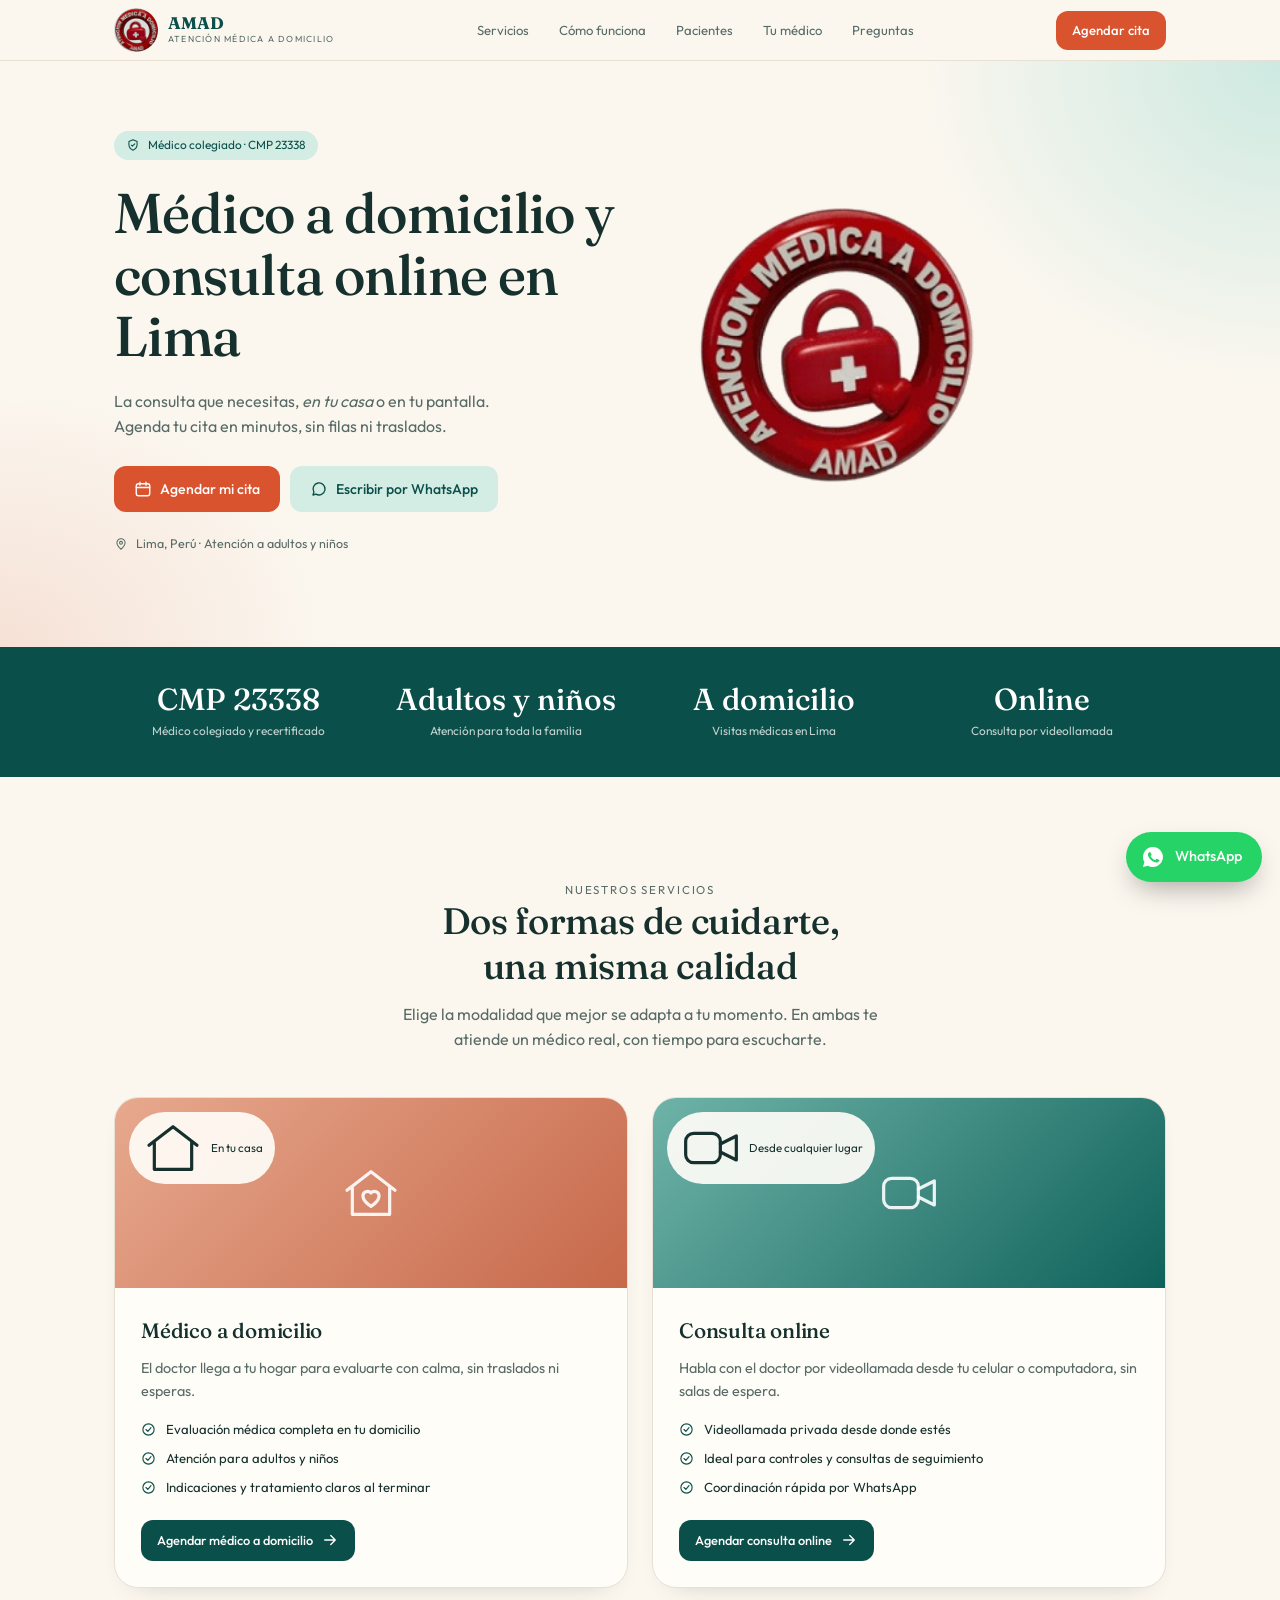
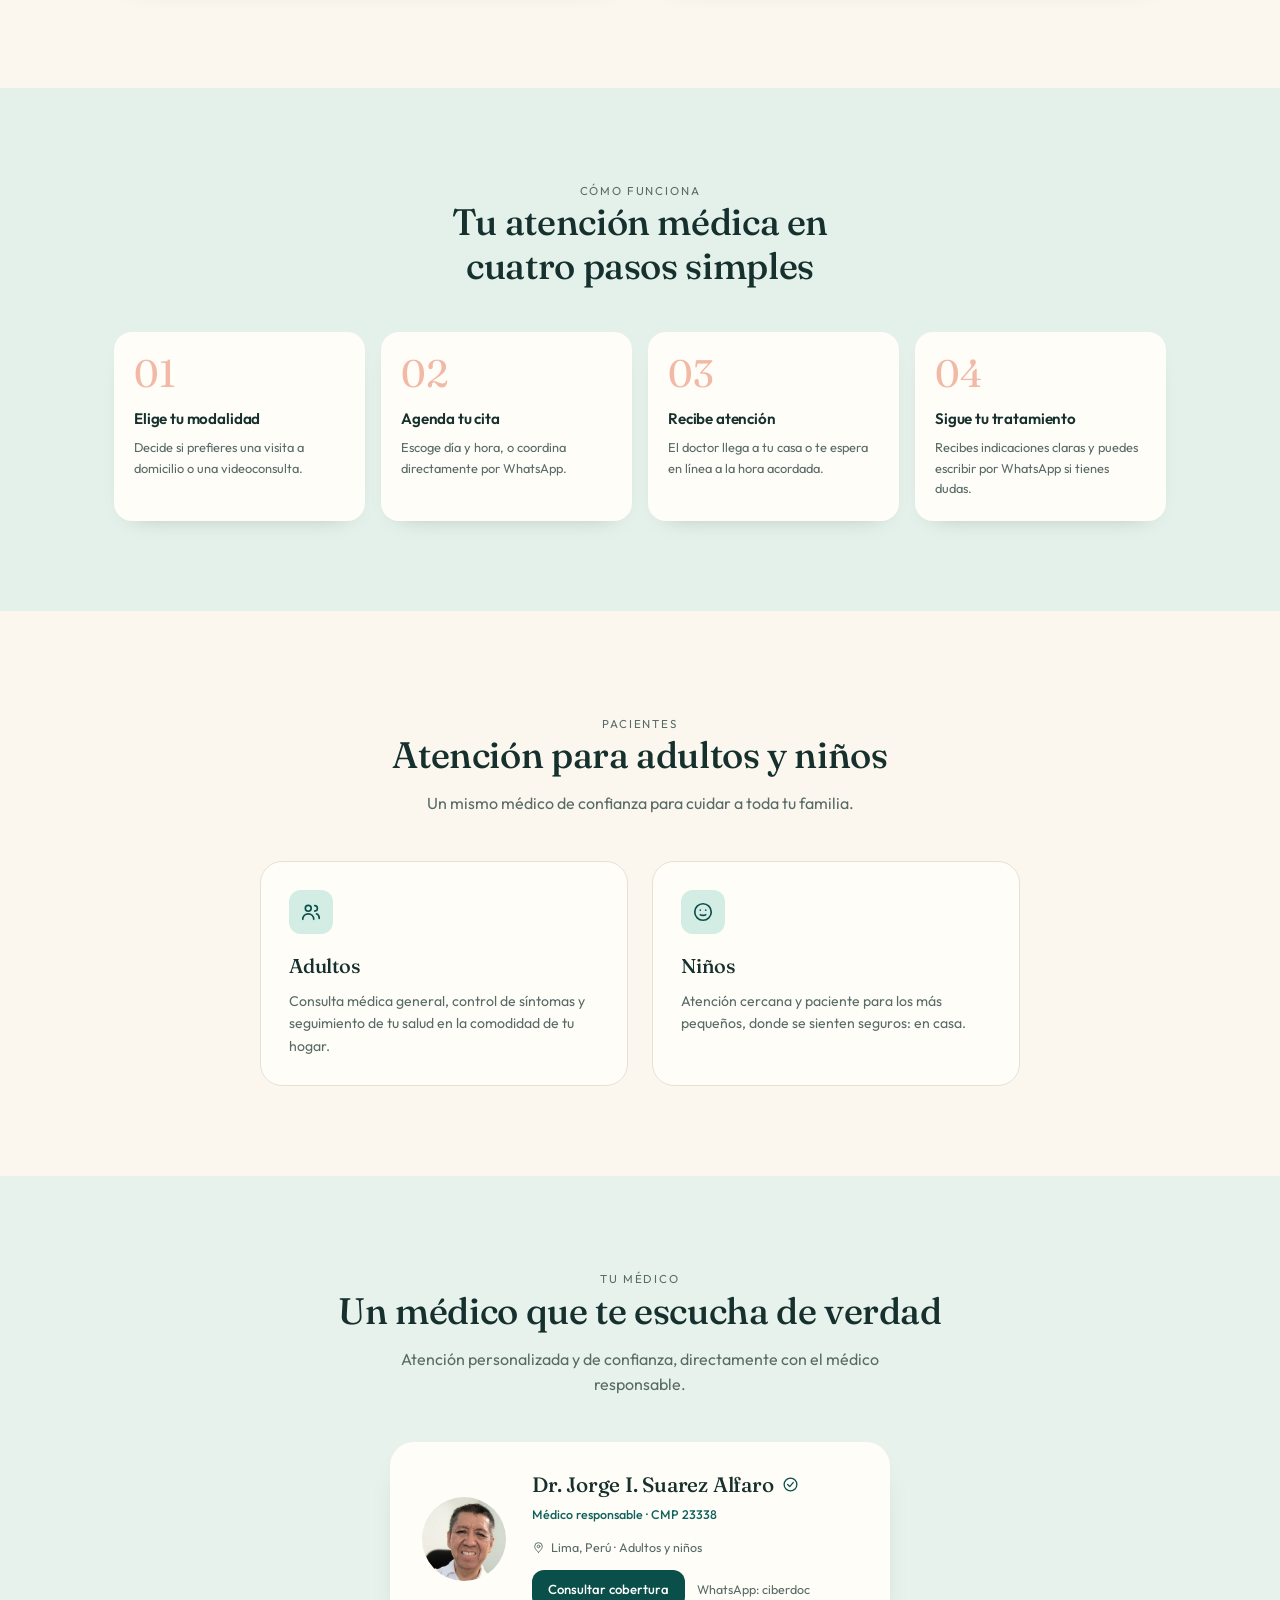
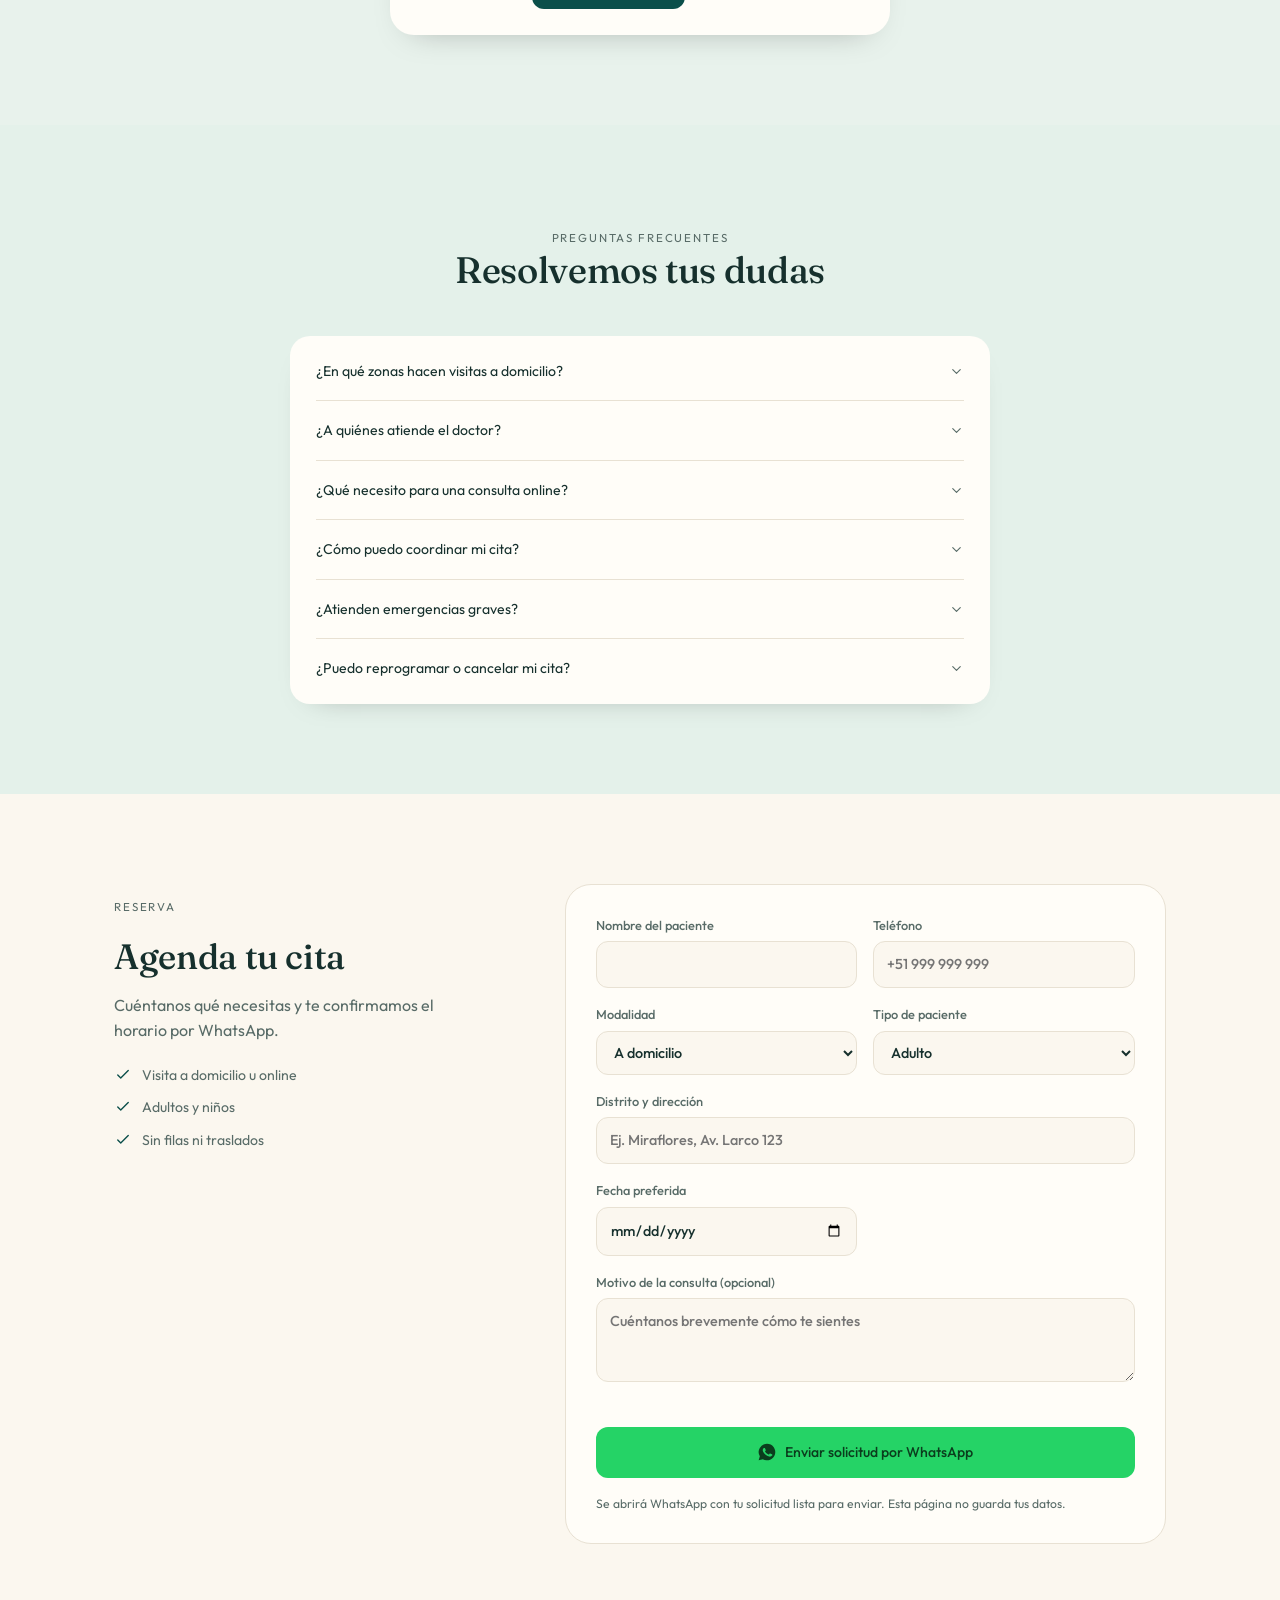
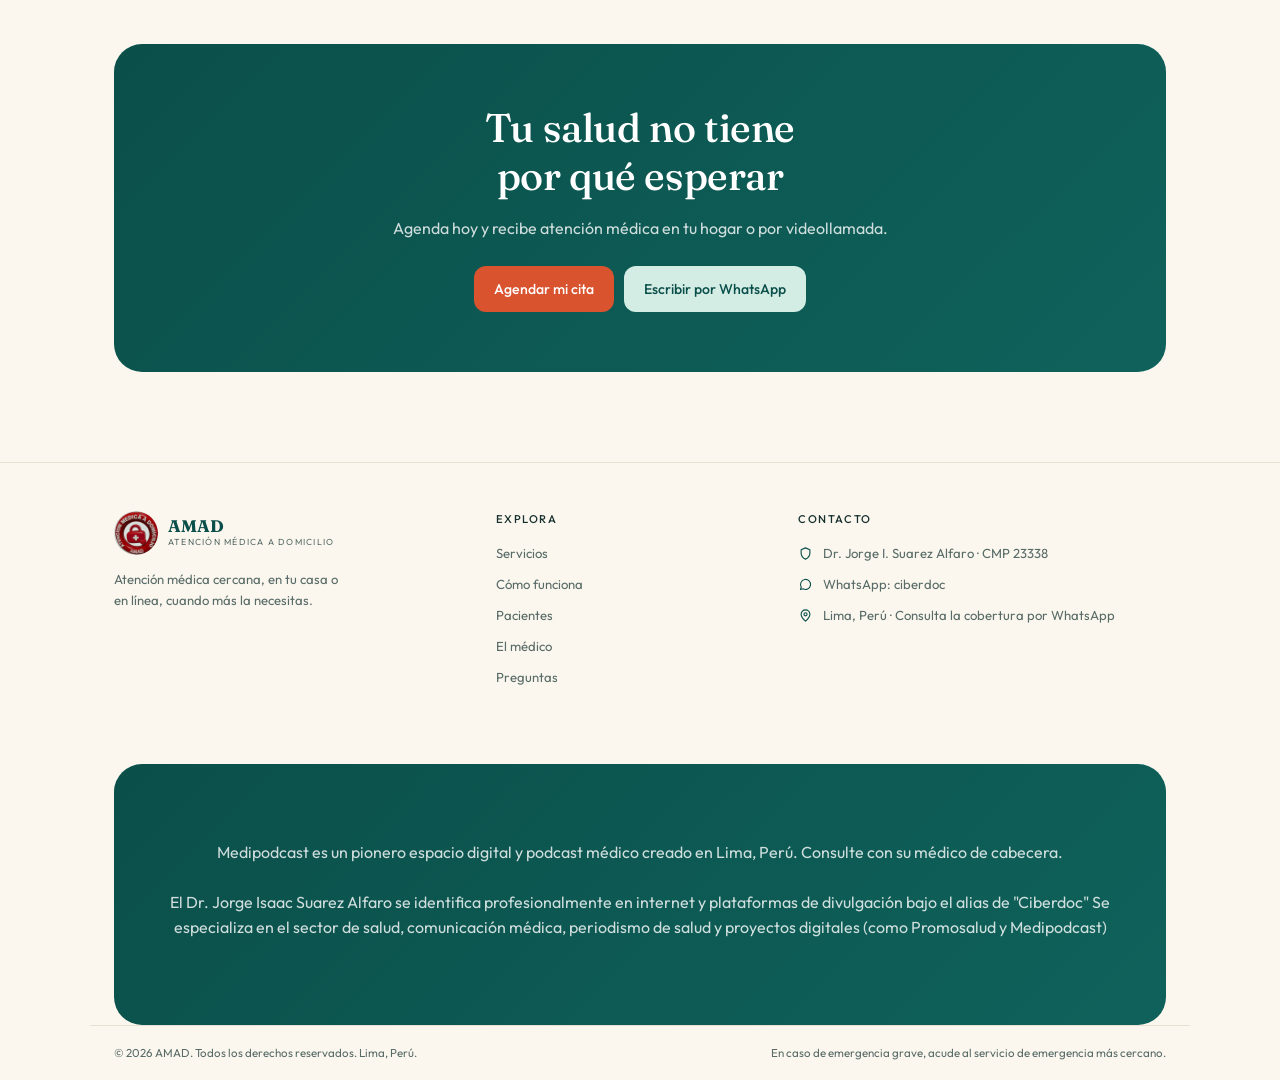
==== index.html @ ada88ee8 "Add files via upload" ====
<!DOCTYPE html>

<html lang="es-PE">
<head>
  <meta charset="utf-8">
  <meta name="viewport" content="width=device-width, initial-scale=1, viewport-fit=cover">

  <title>Médico a domicilio en Lima | Consulta online | AMAD</title>
  <meta name="description" content="Médico a domicilio y consulta online en Lima para adultos y niños. Dr. Suarez Alfaro, CMP 23338. Agenda tu cita por WhatsApp en minutos.">

  
  <link rel="canonical" href="https://www.atencionmedica.online/">

  <!-- Indexación -->
  <meta name="robots" content="index, follow, max-image-preview:large, max-snippet:-1">

  <!-- Open Graph (WhatsApp, Facebook, LinkedIn) -->
  <meta property="og:type" content="website">
  <meta property="og:locale" content="es_PE">
  <meta property="og:site_name" content="AMAD · Atención médica a domicilio">
  <meta property="og:title" content="Médico a domicilio y consulta online en Lima | AMAD">
  <meta property="og:description" content="Atención médica a domicilio y por videollamada para adultos y niños en Lima. Agenda sin filas ni traslados.">
  <meta property="og:url" content="https://www.atencionmedica.online/">
  <meta property="og:image" content="og-image.jpg">
  <meta property="og:image:alt" content="AMAD · Atención médica a domicilio y online en Lima">

  
  
  
  
  <script type="application/ld+json">
  {
    "@context": "https://schema.org",
    "@graph": [
      {
        "@type": "MedicalBusiness",
        "@id": "https://www.atencionmedica.online/#negocio",
        "name": "AMAD · Atención médica a domicilio",
        "description": "Atención médica a domicilio y consulta online para adultos y niños en Lima, Perú.",
        "url": "https://www.atencionmedica.online/",
        "logo": "logo.png",
        "image": "og-image.jpg",
        "telephone": "+51992219206",
        "medicalSpecialty": "PrimaryCare",
        "address": {
          "@type": "PostalAddress",
          "addressLocality": "Lima",
          "addressCountry": "PE"
        },
        "areaServed": {
          "@type": "City",
          "name": "Lima"
        },
        "availableService": [
          {
            "@type": "MedicalProcedure",
            "name": "Consulta médica a domicilio"
          },
          {
            "@type": "MedicalProcedure",
            "name": "Consulta médica online por videollamada"
          }
        ],
        "founder": { "@id": "https://www.atencionmedica.online/#doctor" },
        "sameAs": [
          "https://wa.me/51992219206",
          "https://www.linkedin.com/in/doctorsuarez/",
          "https://go.ivoox.com/sq/340"
        ]
      },
      {
        "@type": "Person",
        "@id": "https://www.atencionmedica.online/#doctor",
        "name": "Jorge Isaac Suarez Alfaro",
        "alternateName": "Ciberdoc",
        "jobTitle": "Médico cirujano",
        "image": "doctor.jpg",
        "worksFor": { "@id": "https://www.atencionmedica.online/#negocio" },
        "identifier": {
          "@type": "PropertyValue",
          "name": "Colegio Médico del Perú (CMP)",
          "value": "23338"
        },
        "knowsAbout": ["Atención médica a domicilio", "Telemedicina", "Salud familiar", "Comunicación médica"]
      },
      {
        "@type": "FAQPage",
        "mainEntity": [
          {
            "@type": "Question",
            "name": "¿En qué zonas hacen visitas a domicilio?",
            "acceptedAnswer": {
              "@type": "Answer",
              "text": "Atendemos en Lima. Escríbenos por WhatsApp con tu distrito y confirmamos la cobertura."
            }
          },
          {
            "@type": "Question",
            "name": "¿A quiénes atiende el doctor?",
            "acceptedAnswer": {
              "@type": "Answer",
              "text": "Atiende a adultos y niños, tanto en visitas a domicilio como por consulta online."
            }
          },
          {
            "@type": "Question",
            "name": "¿Qué necesito para una consulta online?",
            "acceptedAnswer": {
              "@type": "Answer",
              "text": "Un celular o computadora con cámara, micrófono e internet estable. Te enviamos el enlace por WhatsApp."
            }
          },
          {
            "@type": "Question",
            "name": "¿Cómo puedo coordinar mi cita?",
            "acceptedAnswer": {
              "@type": "Answer",
              "text": "Completa el formulario de la página o escríbenos por WhatsApp. Te confirmamos día y hora."
            }
          },
          {
            "@type": "Question",
            "name": "¿Atienden emergencias graves?",
            "acceptedAnswer": {
              "@type": "Answer",
              "text": "No. Ante una emergencia grave acude al servicio de emergencia más cercano o llama a los servicios de urgencia."
            }
          },
          {
            "@type": "Question",
            "name": "¿Puedo reprogramar o cancelar mi cita?",
            "acceptedAnswer": {
              "@type": "Answer",
              "text": "Sí. Avísanos por WhatsApp con anticipación y reprogramamos tu cita."
            }
          }
        ]
      }
    ]
  }
  </script>

  <link rel="icon" 
    href="AMAD.ico" 
    type="image/x-icon">
<link rel="preconnect" href="https://fonts.googleapis.com">
<link rel="preconnect" href="https://fonts.gstatic.com" crossorigin>
<link href="https://fonts.googleapis.com/css2?family=Fraunces:ital,opsz,wght@0,9..144,400;0,9..144,500;1,9..144,400&family=Outfit:wght@300;400;500;600&display=swap" rel="stylesheet">
<link rel="stylesheet" href="styles.css">
</head>
<body>
  <header>
  <div class="wrap nav">
    <a class="brand" href="#top"><img class="logo" src="logo.gif" alt="Logo AMAD" width="44" height="44"><span><b>AMAD</b><small>Atención médica a domicilio</small></span></a>
    <nav class="menu" aria-label="Principal">
      <a href="#servicios">Servicios</a><a href="#como-funciona">Cómo funciona</a><a href="#pacientes">Pacientes</a><a href="#medico">Tu médico</a><a href="#preguntas">Preguntas</a>
    </nav>
    <div class="nav-r"><a class="btn sm" href="#agendar">Agendar cita</a></div>
  </div>
</header>

<main id="top">
<section class="hero">
  <div class="wrap">
    <div>
      <span class="pill"><svg viewBox="0 0 24 24"><path d="M12 3 5 6v5c0 4.500 3 8 7 10 4-2 7-5.500 7-10V6l-7-3Z"/><path d="m9 12 2 2 4-4"/></svg>Médico colegiado · CMP 23338</span>
      <h1>Médico a domicilio y consulta online en Lima</h1>
      <p class="lead">La consulta que necesitas, <em>en tu casa</em> o en tu pantalla. Agenda tu cita en minutos, sin filas ni traslados.</p>
      <div class="cta">
        <a class="btn" href="#agendar"><svg viewBox="0 0 24 24"><rect x="3" y="5" width="18" height="16" rx="3"/><path d="M8 3v4M16 3v4M3 10h18"/></svg>Agendar mi cita</a>
        <a class="btn mint" href="https://wa.me/51992219206?text=Hola%2C%20quisiera%20agendar%20una%20cita." target="_blank" rel="noopener"><svg viewBox="0 0 24 24"><path d="M4 20l1.200-4A8 8 0 1 1 8 18.800L4 20Z"/></svg>Escribir por WhatsApp</a>
      </div>
      <p class="loc"><svg viewBox="0 0 24 24"><path d="M12 21s-7-6-7-11a7 7 0 0 1 14 0c0 5-7 11-7 11Z"/><circle cx="12" cy="10" r="2.500"/></svg>Lima, Perú · Atención a adultos y niños</p>
    </div>
    <div>
     <img src="AMAD.png"  width=60% alt="AMAD · Atención médica a domicilio y online en Lima,Perú"></div>
      
    </div>
  
</section>

<section class="stats">
  <div class="wrap">
    <div><b>CMP 23338</b><span>Médico colegiado y recertificado</span></div>
    <div><b>Adultos y niños</b><span>Atención para toda la familia</span></div>
    <div><b>A domicilio</b><span>Visitas médicas en Lima</span></div>
    <div><b>Online</b><span>Consulta por videollamada</span></div>
  </div>
</section>

<section class="services" id="servicios">
  <div class="wrap">
    <div class="sec-head"><p class="eyebrow">Nuestros servicios</p><h2>Dos formas de cuidarte,<br>una misma calidad</h2><p>Elige la modalidad que mejor se adapta a tu momento. En ambas te atiende un médico real, con tiempo para escucharte.</p></div>
    <div class="two">
      <article class="svc a">
        <div class="img"><span class="tag"><svg viewBox="0 0 24 24"><path d="M3 11 12 4l9 7M5 10v10h14V10"/></svg>En tu casa</span><svg viewBox="0 0 24 24"><path d="M3 11 12 4l9 7M5 10v10h14V10"/><path d="M12 17s-3-1.800-3-3.800A1.700 1.700 0 0 1 12 12a1.700 1.700 0 0 1 3 1.200C15 15.200 12 17 12 17Z"/></svg></div>
        <div class="body"><h3>Médico a domicilio</h3><p>El doctor llega a tu hogar para evaluarte con calma, sin traslados ni esperas.</p>
          <ul><li><svg viewBox="0 0 24 24"><circle cx="12" cy="12" r="9"/><path d="m8 12 3 3 5-6"/></svg>Evaluación médica completa en tu domicilio</li><li><svg viewBox="0 0 24 24"><circle cx="12" cy="12" r="9"/><path d="m8 12 3 3 5-6"/></svg>Atención para adultos y niños</li><li><svg viewBox="0 0 24 24"><circle cx="12" cy="12" r="9"/><path d="m8 12 3 3 5-6"/></svg>Indicaciones y tratamiento claros al terminar</li></ul>
          <a class="btn dark" href="#agendar" data-mod="A domicilio">Agendar médico a domicilio <svg viewBox="0 0 24 24"><path d="M5 12h14M13 6l6 6-6 6"/></svg></a></div>
      </article>
      <article class="svc b">
        <div class="img"><span class="tag"><svg viewBox="0 0 24 24"><rect x="2.500" y="6.500" width="13" height="11" rx="3"/><path d="m15.500 10.500 6-3v9l-6-3"/></svg>Desde cualquier lugar</span><svg viewBox="0 0 24 24"><rect x="2.500" y="6.500" width="13" height="11" rx="3"/><path d="m15.500 10.500 6-3v9l-6-3"/></svg></div>
        <div class="body"><h3>Consulta online</h3><p>Habla con el doctor por videollamada desde tu celular o computadora, sin salas de espera.</p>
          <ul><li><svg viewBox="0 0 24 24"><circle cx="12" cy="12" r="9"/><path d="m8 12 3 3 5-6"/></svg>Videollamada privada desde donde estés</li><li><svg viewBox="0 0 24 24"><circle cx="12" cy="12" r="9"/><path d="m8 12 3 3 5-6"/></svg>Ideal para controles y consultas de seguimiento</li><li><svg viewBox="0 0 24 24"><circle cx="12" cy="12" r="9"/><path d="m8 12 3 3 5-6"/></svg>Coordinación rápida por WhatsApp</li></ul>
          <a class="btn dark" href="#agendar" data-mod="Online">Agendar consulta online <svg viewBox="0 0 24 24"><path d="M5 12h14M13 6l6 6-6 6"/></svg></a></div>
      </article>
    </div>
  </div>
</section>

<section class="steps-sec" id="como-funciona">
  <div class="wrap">
    <div class="sec-head"><p class="eyebrow">Cómo funciona</p><h2>Tu atención médica en<br>cuatro pasos simples</h2></div>
    <ol class="steps">
      <li><div class="n">01</div><h3>Elige tu modalidad</h3><p>Decide si prefieres una visita a domicilio o una videoconsulta.</p></li>
      <li><div class="n">02</div><h3>Agenda tu cita</h3><p>Escoge día y hora, o coordina directamente por WhatsApp.</p></li>
      <li><div class="n">03</div><h3>Recibe atención</h3><p>El doctor llega a tu casa o te espera en línea a la hora acordada.</p></li>
      <li><div class="n">04</div><h3>Sigue tu tratamiento</h3><p>Recibes indicaciones claras y puedes escribir por WhatsApp si tienes dudas.</p></li>
    </ol>
  </div>
</section>

<section class="patients" id="pacientes">
  <div class="wrap">
    <div class="sec-head"><p class="eyebrow">Pacientes</p><h2>Atención para adultos y niños</h2><p>Un mismo médico de confianza para cuidar a toda tu familia.</p></div>
    <div class="two">
      <article class="pcard"><div class="ic"><svg viewBox="0 0 24 24"><circle cx="9" cy="8" r="3.200"/><path d="M3 20c0-3.500 2.700-6 6-6s6 2.500 6 6M16 5a3 3 0 0 1 0 6M18 14c2 .7 3 2.600 3 5"/></svg></div><h3>Adultos</h3><p>Consulta médica general, control de síntomas y seguimiento de tu salud en la comodidad de tu hogar.</p></article>
      <article class="pcard"><div class="ic"><svg viewBox="0 0 24 24"><circle cx="12" cy="12" r="9"/><path d="M9 10h.01M15 10h.01M9 15c1 1 5 1 6 0"/></svg></div><h3>Niños</h3><p>Atención cercana y paciente para los más pequeños, donde se sienten seguros: en casa.</p></article>
    </div>
  </div>
</section>

<section class="doctor" id="medico">
  <div class="wrap">
    <div class="sec-head"><p class="eyebrow">Tu médico</p><h2>Un médico que te escucha de verdad</h2><p>Atención personalizada y de confianza, directamente con el médico responsable.</p></div>
    <div class="dcard">
      <img src="doctor.jpg" alt="Dr. Jorge Isaac Suarez Alfaro" width="84" height="84">
      <div><h3><a href="https://www.linkedin.com/in/doctorsuarez/">Dr. Jorge I. Suarez Alfaro</a> <svg viewBox="0 0 24 24"><circle cx="12" cy="12" r="9"/><path d="m8 12 3 3 5-6"/></svg></h3>
        <p class="role">Médico responsable · CMP 23338</p>
        <p class="meta"><svg viewBox="0 0 24 24"><path d="M12 21s-7-6-7-11a7 7 0 0 1 14 0c0 5-7 11-7 11Z"/><circle cx="12" cy="10" r="2.500"/></svg>Lima, Perú · Adultos y niños</p>
        <div class="row"><a class="btn dark sm" href="https://wa.me/51992219206?text=Hola%2C%20quisiera%20consultar%20la%20cobertura." target="_blank" rel="noopener">Consultar cobertura</a><span>WhatsApp: ciberdoc</span></div></div>
    </div>
  </div>
</section>

<section class="faq" id="preguntas">
  <div class="wrap">
    <div class="sec-head"><p class="eyebrow">Preguntas frecuentes</p><h2>Resolvemos tus dudas</h2></div>
    <div class="faq-list">
      <details><summary>¿En qué zonas hacen visitas a domicilio?<svg viewBox="0 0 24 24"><path d="m6 9 6 6 6-6"/></svg></summary><p>Atendemos en Lima. Escríbenos por WhatsApp con tu distrito y confirmamos la cobertura.</p></details>
      <details><summary>¿A quiénes atiende el doctor?<svg viewBox="0 0 24 24"><path d="m6 9 6 6 6-6"/></svg></summary><p>Atiende a adultos y niños, tanto en visitas a domicilio como por consulta online.</p></details>
      <details><summary>¿Qué necesito para una consulta online?<svg viewBox="0 0 24 24"><path d="m6 9 6 6 6-6"/></svg></summary><p>Un celular o computadora con cámara, micrófono e internet estable. Te enviamos el enlace por WhatsApp.</p></details>
      <details><summary>¿Cómo puedo coordinar mi cita?<svg viewBox="0 0 24 24"><path d="m6 9 6 6 6-6"/></svg></summary><p>Completa el formulario de esta página o escríbenos por WhatsApp. Te confirmamos día y hora.</p></details>
      <details><summary>¿Atienden emergencias graves?<svg viewBox="0 0 24 24"><path d="m6 9 6 6 6-6"/></svg></summary><p>No. Ante una emergencia grave acude al servicio de emergencia más cercano o llama a los servicios de urgencia.</p></details>
      <details><summary>¿Puedo reprogramar o cancelar mi cita?<svg viewBox="0 0 24 24"><path d="m6 9 6 6 6-6"/></svg></summary><p>Sí. Avísanos por WhatsApp con anticipación y reprogramamos tu cita.</p></details>
    </div>
  </div>
</section>

<section class="book" id="agendar">
  <div class="wrap book-grid">
    <div class="side">
      <p class="eyebrow" style="text-align:left">Reserva</p>
      <h2>Agenda tu cita</h2>
      <p>Cuéntanos qué necesitas y te confirmamos el horario por WhatsApp.</p>
      <ul>
        <li><svg viewBox="0 0 24 24"><path d="m5 12 4 4 10-10"/></svg>Visita a domicilio u online</li>
        <li><svg viewBox="0 0 24 24"><path d="m5 12 4 4 10-10"/></svg>Adultos y niños</li>
        <li><svg viewBox="0 0 24 24"><path d="m5 12 4 4 10-10"/></svg>Sin filas ni traslados</li>
      </ul>
    </div>
    <form class="f" id="bookForm" novalidate>
      <label>Nombre del paciente<input name="nombre" autocomplete="name" required></label>
      <label>Teléfono<input name="tel" type="tel" autocomplete="tel" placeholder="+51 999 999 999" required></label>
      <label>Modalidad<select name="modalidad" id="modalidad"><option>A domicilio</option><option>Online</option></select></label>
      <label>Tipo de paciente<select name="tipo"><option>Adulto</option><option>Niño</option></select></label>
      <label class="full" id="distritoBox">Distrito y dirección<input name="direccion" id="direccion" placeholder="Ej. Miraflores, Av. Larco 123"></label>
      <label>Fecha preferida<input name="fecha" type="date" id="fecha" required></label>
      <label class="full">Motivo de la consulta (opcional)<textarea name="msg" placeholder="Cuéntanos brevemente cómo te sientes"></textarea></label>
      <p class="err full" id="err" role="alert"></p>
      <button class="btn full" type="submit"><svg viewBox="0 0 24 24"><path d="M12 2a10 10 0 0 0-8.600 15.100L2 22l5-1.300A10 10 0 1 0 12 2Zm5.800 14.200c-.2.700-1.300 1.300-1.800 1.300-.5.100-1 .2-3.300-.7-2.800-1.100-4.600-4-4.700-4.200-.1-.2-1.100-1.500-1.100-2.800s.7-2 1-2.300c.2-.3.500-.3.700-.3h.5c.2 0 .4 0 .6.500l.8 1.900c.1.200.1.300 0 .500l-.3.400-.4.400c-.1.100-.3.300-.1.600.2.300.8 1.300 1.700 2.100 1.200 1 2.100 1.300 2.400 1.500.3.100.5.100.6-.1l.9-1.100c.2-.2.400-.2.600-.1l1.900.9c.2.100.4.200.5.300.1.200.1.800-.1 1.400Z"/></svg>Enviar solicitud por WhatsApp</button>
      <p class="note full">Se abrirá WhatsApp con tu solicitud lista para enviar. Esta página no guarda tus datos.</p>
    </form>
  </div>
</section>

<section class="cta-band">
  <div class="wrap"><div class="band">
    <h2>Tu salud no tiene<br>por qué esperar</h2>
    <p>Agenda hoy y recibe atención médica en tu hogar o por videollamada.</p>
    <div class="cta"><a class="btn" href="#agendar">Agendar mi cita</a><a class="btn mint" href="https://wa.me/51992219206" target="_blank" rel="noopener">Escribir por WhatsApp</a></div>
  </div></div>
</section>
</main>

<footer>
  <div class="wrap foot">
    <div><a class="brand" href="#top"><img class="logo" src="logo.gif" alt="Logo AMAD" width="44" height="44"><span><b>AMAD</b><small>Atención médica a domicilio</small></span></a><p>Atención médica cercana, en tu casa o en línea, cuando más la necesitas.</p></div>
    <div><h4>Explora</h4><ul>
<li><a href="#servicios">Servicios</a>
</li><li><a href="#como-funciona">Cómo funciona</a>
</li><li><a href="#pacientes">Pacientes</a></li>
<li><a href="#medico">El médico</a></li>
<li><a href="#preguntas">Preguntas</a></li>
</ul>
</div>
    <div><h4>Contacto</h4><ul>
      <li><svg viewBox="0 0 24 24"><path d="M12 3 5 6v5c0 4.500 3 8 7 10 4-2 7-5.500 7-10V6l-7-3Z"/></svg>Dr. Jorge I. Suarez Alfaro · CMP 23338</li>
      <li><svg viewBox="0 0 24 24"><path d="M4 20l1.200-4A8 8 0 1 1 8 18.800L4 20Z"/></svg><a href="https://wa.me/51992219206" target="_blank" rel="noopener">WhatsApp: ciberdoc</a></li>
      <li><svg viewBox="0 0 24 24"><path d="M12 21s-7-6-7-11a7 7 0 0 1 14 0c0 5-7 11-7 11Z"/><circle cx="12" cy="10" r="2.500"/></svg>Lima, Perú · Consulta la cobertura por WhatsApp</li></ul></div>
  <div></div>
  </div>

<div class="wrap"><div class="band"><p><a href="https://go.ivoox.com/sq/340">Medipodcast es un pionero espacio digital y podcast médico creado en Lima, Perú.  Consulte con su médico de cabecera.</a></p>
<p>El Dr. Jorge Isaac Suarez Alfaro se identifica profesionalmente en internet y plataformas de divulgación bajo el alias de "Ciberdoc" 
Se especializa en el sector de salud, comunicación médica, periodismo de salud y proyectos digitales (como Promosalud y Medipodcast)</p> 
  </div></div>

  <div class="wrap legal"><span>© 2026 AMAD. Todos los derechos reservados. Lima, Perú.</span><span>En caso de emergencia grave, acude al servicio de emergencia más cercano.</span></div>
</footer>

<a class="wa-fab" href="https://wa.me/51992219206?text=Hola%2C%20quisiera%20agendar%20una%20cita." target="_blank" rel="noopener" aria-label="Escribir por WhatsApp"><svg viewBox="0 0 24 24"><path d="M12 2a10 10 0 0 0-8.600 15.100L2 22l5-1.300A10 10 0 1 0 12 2Zm5.800 14.200c-.2.700-1.300 1.300-1.800 1.300-.5.100-1 .2-3.300-.7-2.800-1.100-4.600-4-4.700-4.200-.1-.2-1.100-1.500-1.100-2.800s.7-2 1-2.300c.2-.3.500-.3.700-.3h.5c.2 0 .4 0 .6.500l.8 1.900c.1.200.1.300 0 .500l-.3.400-.4.400c-.1.100-.3.300-.1.600.2.300.8 1.300 1.700 2.100 1.200 1 2.100 1.300 2.400 1.500.3.100.5.100.6-.1l.9-1.100c.2-.2.400-.2.600-.1l1.900.9c.2.100.4.200.5.300.1.200.1.800-.1 1.400Z"/></svg><span>WhatsApp</span></a>

<script>
(function(){
  var f=document.getElementById('bookForm'),err=document.getElementById('err'),
      mod=document.getElementById('modalidad'),box=document.getElementById('distritoBox'),d=document.getElementById('fecha');
  var t=new Date();d.min=t.getFullYear()+'-'+String(t.getMonth()+1).padStart(2,'0')+'-'+String(t.getDate()).padStart(2,'0');
  function toggle(){box.style.display=mod.value==='Online'?'none':'grid'}
  mod.addEventListener('change',toggle);toggle();
  document.querySelectorAll('[data-mod]').forEach(function(a){a.addEventListener('click',function(){mod.value=a.dataset.mod;toggle()})});
  f.addEventListener('submit',function(e){
    e.preventDefault();
    var v=Object.fromEntries(new FormData(f).entries());
    if(!v.nombre.trim()||v.tel.replace(/\D/g,'').length<8||!v.fecha){err.textContent='Completa el nombre, un teléfono válido y la fecha preferida.';return}
    if(v.modalidad==='A domicilio'&&!(v.direccion||'').trim()){err.textContent='Indica tu distrito y dirección para la visita a domicilio.';return}
    err.textContent='';
    var fecha=new Date(v.fecha+'T12:00:00').toLocaleDateString('es-PE',{weekday:'long',day:'numeric',month:'long'});
    var rows=[['Paciente',v.nombre],['Teléfono',v.tel],['Tipo',v.tipo],['Modalidad',v.modalidad]];
    if(v.modalidad==='A domicilio')rows.push(['Dirección',v.direccion]);
    rows.push(['Fecha preferida',fecha]);
    var m='Hola, quisiera agendar una cita.%0A%0A'+rows.map(function(x){return '*'+x[0]+':* '+encodeURIComponent(x[1])}).join('%0A')+(v.msg.trim()?'%0A%0A'+encodeURIComponent(v.msg.trim()):'');
    window.open('https://wa.me/51992219206?text='+m,'_blank','noopener');
  });
})();
</script>
</body>
</html>
---- styles.css ----
:root{
  --bg:#fbf7ef;--card:#fffdf8;--mint:#e4f1ea;--teal:#0b4f4a;--teal2:#0f625b;--accent:#d9532f;
  --ink:#16302d;--muted:#586b67;--line:#e8e1d3;--chip:#d3ece4;
  --serif:'Fraunces',Georgia,serif;--sans:'Outfit',system-ui,sans-serif;
}
*{box-sizing:border-box}
html{scroll-behavior:smooth;scroll-padding-top:80px}
body{margin:0;background:var(--bg);color:var(--ink);font-family:var(--sans);line-height:1.6}
a{color:inherit;text-decoration:none}
svg{width:18px;height:18px;fill:none;stroke:currentColor;stroke-width:1.8;stroke-linecap:round;stroke-linejoin:round;flex:none}
h1,h2,h3{font-family:var(--serif);font-weight:500;margin:0;letter-spacing:-.01em}
:focus-visible{outline:2px solid var(--teal);outline-offset:3px}
.wrap{max-width:1100px;margin:0 auto;padding:0 24px}
.eyebrow{font-size:.72rem;letter-spacing:.16em;text-transform:uppercase;color:var(--accent);margin:0 0 12px;text-align:center}
.sec-head{text-align:center;margin-bottom:44px}
.sec-head h2{font-size:clamp(1.7rem,3.4vw,2.3rem);line-height:1.2}
.sec-head p{color:var(--muted);max-width:520px;margin:14px auto 0}

/* buttons */
.btn{display:inline-flex;align-items:center;gap:8px;border:0;cursor:pointer;font:inherit;font-weight:500;font-size:.88rem;border-radius:12px;padding:12px 20px;background:var(--accent);color:#fff}
.btn.mint{background:var(--chip);color:var(--teal)}
.btn.dark{background:var(--teal);color:#fff;font-size:.8rem;padding:10px 16px}
.btn.sm{padding:9px 16px;font-size:.82rem}
.btn:hover{filter:brightness(1.06)}

/* header */
header{position:sticky;top:0;z-index:20;background:var(--bg);border-bottom:1px solid var(--line)}
.nav{display:flex;align-items:center;justify-content:space-between;height:60px}
.brand{display:flex;align-items:center;gap:10px}
.logo{width:44px;height:44px;border-radius:50%;object-fit:cover;flex:none;display:block}
.brand b{display:block;font-family:var(--serif);font-size:1.05rem;line-height:1.1;color:var(--teal)}
.brand small{display:block;font-size:.55rem;letter-spacing:.14em;color:var(--muted);text-transform:uppercase}
.menu{display:flex;gap:30px;font-size:.82rem;color:var(--muted)}
.menu a:hover{color:var(--teal)}
.nav-r{display:flex;align-items:center;gap:20px;font-size:.82rem;font-weight:500}

/* hero */
.hero{background:radial-gradient(520px 460px at 100% 0,#cde9e1,transparent 70%),radial-gradient(480px 380px at 0 100%,#f6e1d6,transparent 70%),var(--bg)}
.hero .wrap{display:grid;grid-template-columns:1.1fr 1fr;gap:56px;align-items:center;padding-top:70px;padding-bottom:80px}
.pill{display:inline-flex;align-items:center;gap:8px;background:var(--chip);color:var(--teal);font-size:.74rem;padding:5px 12px;border-radius:999px;margin-bottom:22px}
.pill svg{width:14px;height:14px}
.hero h1{font-size:clamp(2.4rem,5vw,3.5rem);line-height:1.1}
.hero h1 em{color:var(--teal2);font-style:italic}
.lead{color:var(--muted);max-width:420px;margin:22px 0 26px}
.cta{display:flex;gap:10px;flex-wrap:wrap}
.loc{display:flex;align-items:center;gap:8px;font-size:.78rem;color:var(--muted);margin-top:22px}
.loc svg{width:14px;height:14px}
.photo{position:relative;max-width:440px;justify-self:end;width:100%}
.photo img{display:block;width:100%;aspect-ratio:4/5;object-fit:cover;object-position:50% 20%;border-radius:36px;box-shadow:0 30px 60px -28px rgba(11,79,74,.45)}
.float{position:absolute;left:-28px;bottom:-22px;display:flex;align-items:center;gap:12px;background:var(--card);border:1px solid var(--line);border-radius:16px;padding:12px 18px 12px 12px;box-shadow:0 14px 30px -14px rgba(0,0,0,.25);font-size:.8rem}
.float .ic{width:40px;height:40px;border-radius:50%;background:#fbe3da;color:var(--accent);display:grid;place-items:center}
.float b{display:block;font-weight:500}
.float span{color:var(--muted);font-size:.74rem}

/* stats */
.stats{background:var(--teal);color:#fff;padding:34px 0}
.stats .wrap{display:grid;grid-template-columns:repeat(4,1fr);gap:20px;text-align:center}
.stats b{display:block;font-family:var(--serif);font-weight:500;font-size:1.9rem;line-height:1.2}
.stats span{font-size:.74rem;color:rgba(255,255,255,.75)}

/* services */
.services{padding:90px 0 100px}
.two{display:grid;grid-template-columns:1fr 1fr;gap:24px}
.svc{background:var(--card);border:1px solid var(--line);border-radius:24px;overflow:hidden;box-shadow:0 12px 30px -22px rgba(0,0,0,.3)}
.svc .img{height:190px;position:relative;display:grid;place-items:center;color:rgba(255,255,255,.9)}
.svc .img svg{width:64px;height:64px;stroke-width:1.2}
.svc.a .img{background:linear-gradient(135deg,#e7a98e,#c7684a)}
.svc.b .img{background:linear-gradient(135deg,#6fb3a8,#0f625b)}
.tag{position:absolute;left:14px;top:14px;display:flex;align-items:center;gap:6px;background:rgba(255,253,248,.92);color:var(--ink);font-size:.72rem;padding:4px 12px;border-radius:999px}
.tag svg{width:13px;height:13px}
.svc .body{padding:26px}
.svc h3{font-size:1.3rem}
.svc p{color:var(--muted);font-size:.9rem;margin:10px 0 16px}
.svc ul{list-style:none;padding:0;margin:0 0 22px;display:grid;gap:8px;font-size:.82rem}
.svc li{display:flex;gap:10px;align-items:center}
.svc li svg{width:15px;height:15px;color:var(--teal)}

/* steps */
.steps-sec{background:var(--mint);padding:80px 0 90px}
.steps{display:grid;grid-template-columns:repeat(4,1fr);gap:16px;list-style:none;margin:0;padding:0}
.steps li{background:var(--card);border-radius:18px;padding:22px 20px;box-shadow:0 10px 24px -20px rgba(0,0,0,.4)}
.steps .n{font-family:var(--serif);font-size:2.4rem;line-height:1;color:#f1b9a6}
.steps h3{font-family:var(--sans);font-size:.95rem;font-weight:600;margin:14px 0 6px}
.steps p{margin:0;font-size:.8rem;color:var(--muted)}

/* patients */
.patients{padding:90px 0}
.patients .two{max-width:760px;margin:0 auto}
.pcard{background:var(--card);border:1px solid var(--line);border-radius:22px;padding:28px}
.pcard .ic{width:44px;height:44px;border-radius:12px;background:var(--chip);color:var(--teal);display:grid;place-items:center;margin-bottom:16px}
.pcard .ic svg{width:22px;height:22px}
.pcard h3{font-size:1.25rem;margin-bottom:8px}
.pcard p{margin:0;color:var(--muted);font-size:.88rem}

/* doctor */
.doctor{background:#e8f2ec;padding:80px 0 90px}
.dcard{max-width:500px;margin:0 auto;background:var(--card);border-radius:24px;padding:26px 32px;display:flex;align-items:center;gap:26px;box-shadow:0 14px 34px -22px rgba(0,0,0,.35)}
.dcard img{width:84px;height:84px;border-radius:50%;object-fit:cover;flex:none}
.dcard h3{font-size:1.3rem;display:flex;align-items:center;gap:8px}
.dcard h3 svg{color:var(--teal);width:17px;height:17px}
.dcard .role{font-size:.78rem;color:var(--teal2);font-weight:500;margin:4px 0}
.dcard .meta{display:flex;align-items:center;gap:6px;font-size:.78rem;color:var(--muted)}
.dcard .meta svg{width:13px;height:13px}
.dcard .row{display:flex;align-items:center;gap:12px;margin-top:12px;font-size:.78rem;color:var(--muted);flex-wrap:wrap}

/* faq */
.faq{padding:90px 0;background:#e4f1ea}
.faq-list{max-width:700px;margin:0 auto;background:var(--card);border-radius:20px;padding:6px 26px;box-shadow:0 12px 30px -24px rgba(0,0,0,.4)}
details{border-bottom:1px solid var(--line)}
details:last-child{border:0}
summary{list-style:none;cursor:pointer;display:flex;justify-content:space-between;align-items:center;gap:16px;padding:18px 0;font-size:.88rem}
summary::-webkit-details-marker{display:none}
summary svg{width:15px;height:15px;color:var(--muted);transition:transform .2s}
details[open] summary svg{transform:rotate(180deg)}
details p{margin:0 0 18px;color:var(--muted);font-size:.86rem}

/* booking */
.book{padding:90px 0 40px}
.book-grid{display:grid;grid-template-columns:.8fr 1.2fr;gap:50px;align-items:start}
.book h2{font-size:clamp(1.7rem,3.2vw,2.2rem);line-height:1.2}
.book .side p{color:var(--muted);margin:14px 0 20px;max-width:360px}
.book ul{list-style:none;padding:0;margin:0;display:grid;gap:10px;font-size:.88rem;color:var(--muted)}
.book li{display:flex;gap:10px;align-items:center}
.book li svg{color:var(--teal)}
.f{background:var(--card);border:1px solid var(--line);border-radius:26px;padding:30px;display:grid;grid-template-columns:1fr 1fr;gap:16px}
.f .full{grid-column:1/-1}
.f label{display:grid;gap:6px;font-size:.8rem;font-weight:500;color:var(--muted)}
.f input,.f select,.f textarea{font:inherit;font-size:.9rem;color:var(--ink);background:var(--bg);border:1px solid var(--line);border-radius:12px;padding:11px 13px;width:100%}
.f textarea{min-height:84px;resize:vertical}
.f .btn{justify-content:center;padding:14px 20px;background:#25d366;color:#0b3d1d}
.f .btn svg{fill:currentColor;stroke:none;width:20px;height:20px}
.f .note{font-size:.76rem;color:var(--muted);margin:0}
.f .err{font-size:.8rem;color:#b3402a;margin:0;min-height:1em}

/* cta band */
.cta-band{padding:60px 0 90px}
.band{background:linear-gradient(135deg,#0b4f4a,#0f625b);color:#fff;border-radius:28px;text-align:center;padding:60px 24px}
.band h2{font-size:clamp(1.8rem,4vw,2.5rem);line-height:1.2}
.band p{color:rgba(255,255,255,.8);margin:16px 0 24px}
.band .cta{justify-content:center}

/* footer */
footer{border-top:1px solid var(--line);background:var(--bg)}
.foot{display:grid;grid-template-columns:1.3fr 1fr 1.4fr;gap:40px;padding:48px 24px 36px;font-size:.82rem;color:var(--muted)}
.foot h4{margin:0 0 14px;font-size:.7rem;letter-spacing:.14em;text-transform:uppercase;color:var(--ink);font-weight:500}
.foot ul{list-style:none;margin:0;padding:0;display:grid;gap:10px}
.foot li{display:flex;gap:10px;align-items:center}
.foot li svg{width:15px;height:15px;color:var(--teal)}
.foot p{margin:14px 0 0;max-width:230px}
.legal{display:flex;justify-content:space-between;gap:12px;flex-wrap:wrap;border-top:1px solid var(--line);padding:18px 24px calc(18px + env(safe-area-inset-bottom,0px));font-size:.72rem;color:var(--muted)}

/* whatsapp floating button */
.wa-fab{position:fixed;right:calc(18px + env(safe-area-inset-right,0px));bottom:calc(18px + env(safe-area-inset-bottom,0px));z-index:30;display:flex;align-items:center;gap:10px;background:#25d366;color:#fff;border-radius:999px;padding:13px 20px 13px 15px;font-weight:500;font-size:.9rem;box-shadow:0 12px 28px -8px rgba(0,0,0,.35)}
.wa-fab svg{width:24px;height:24px;fill:#fff;stroke:none}

@media(max-width:900px){
  .menu,.nav-r a.login{display:none}
  .hero .wrap{grid-template-columns:1fr;gap:50px;padding-top:50px}
  .photo{justify-self:center;max-width:380px}
  .float{left:-6px}
  .stats .wrap{grid-template-columns:1fr 1fr}
  .two,.book-grid,.foot{grid-template-columns:1fr}
  .steps{grid-template-columns:1fr 1fr}
  .dcard{flex-direction:column;text-align:center}
  .dcard h3,.dcard .meta,.dcard .row{justify-content:center}
}
@media(max-width:560px){
  .wrap{padding:0 18px}
  .steps,.f{grid-template-columns:1fr}
  .f{padding:22px 18px}
  .wa-fab span{display:none}.wa-fab{padding:14px}
}
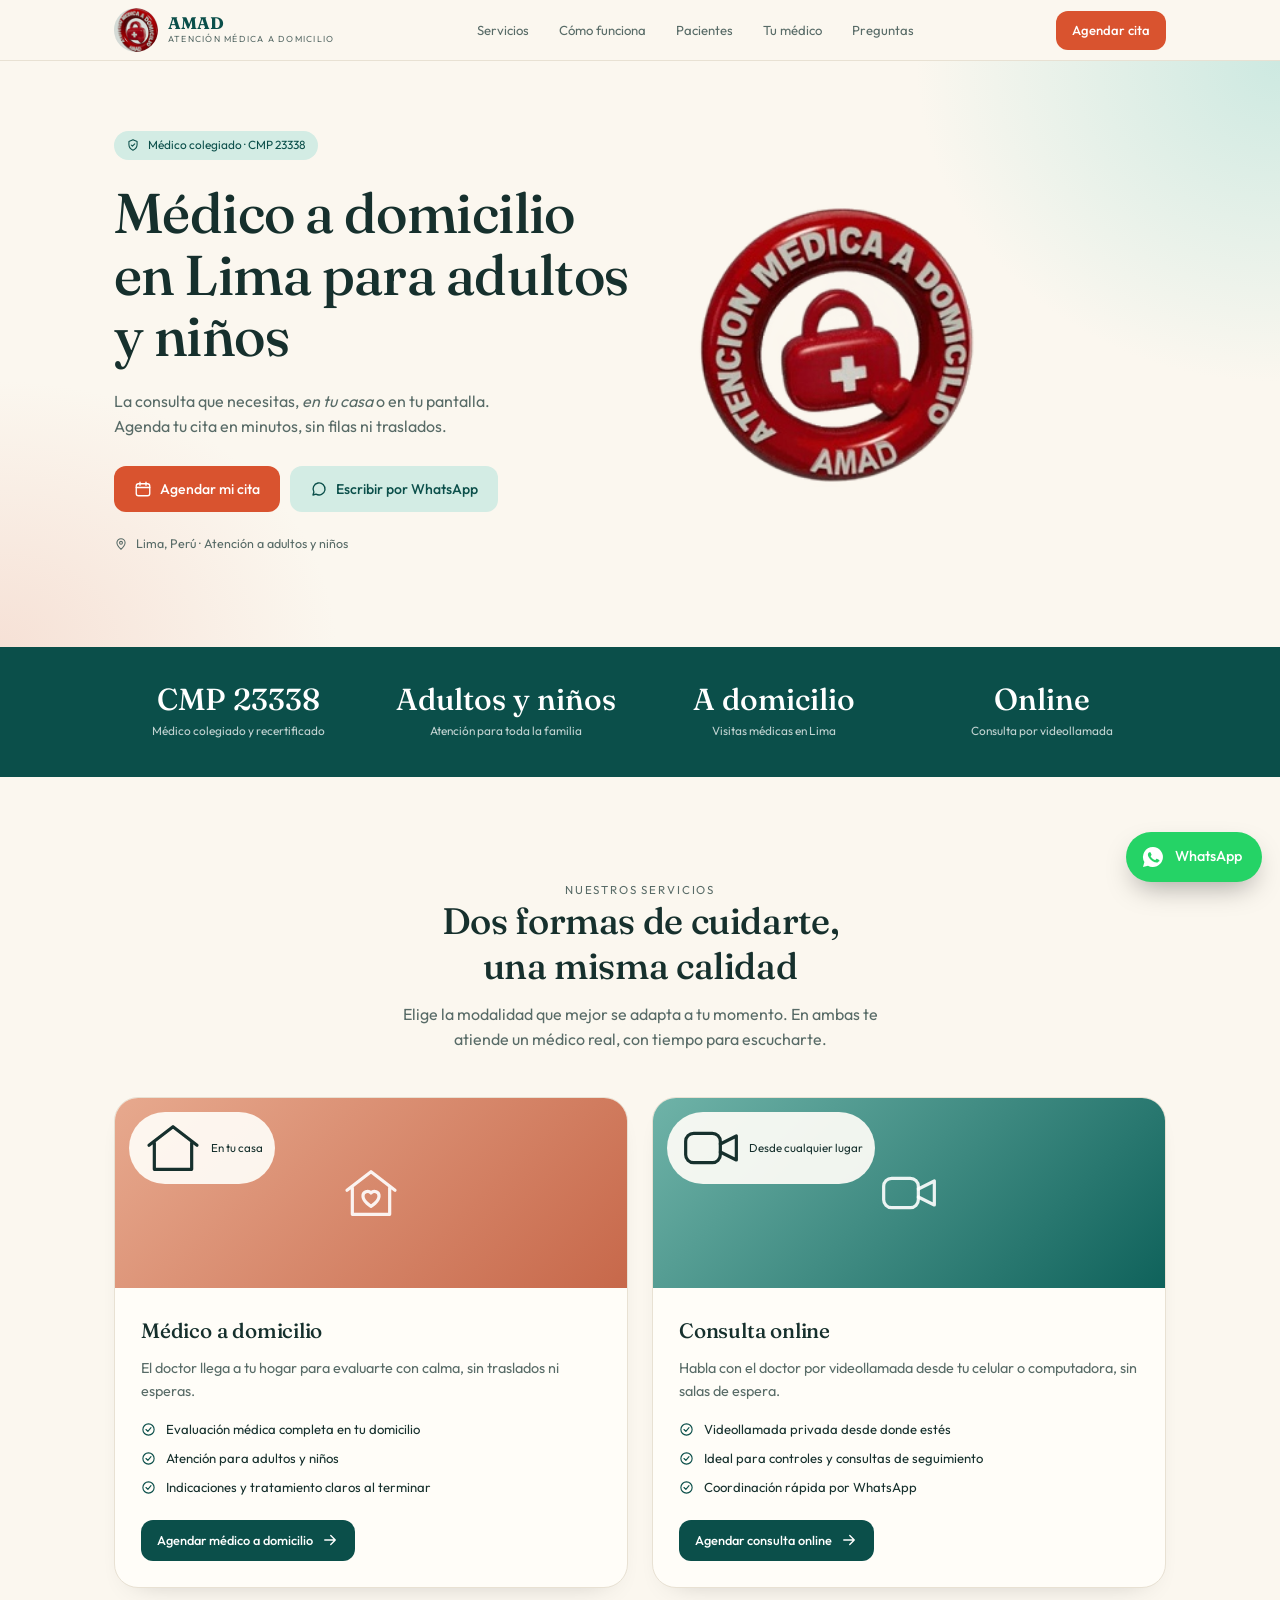
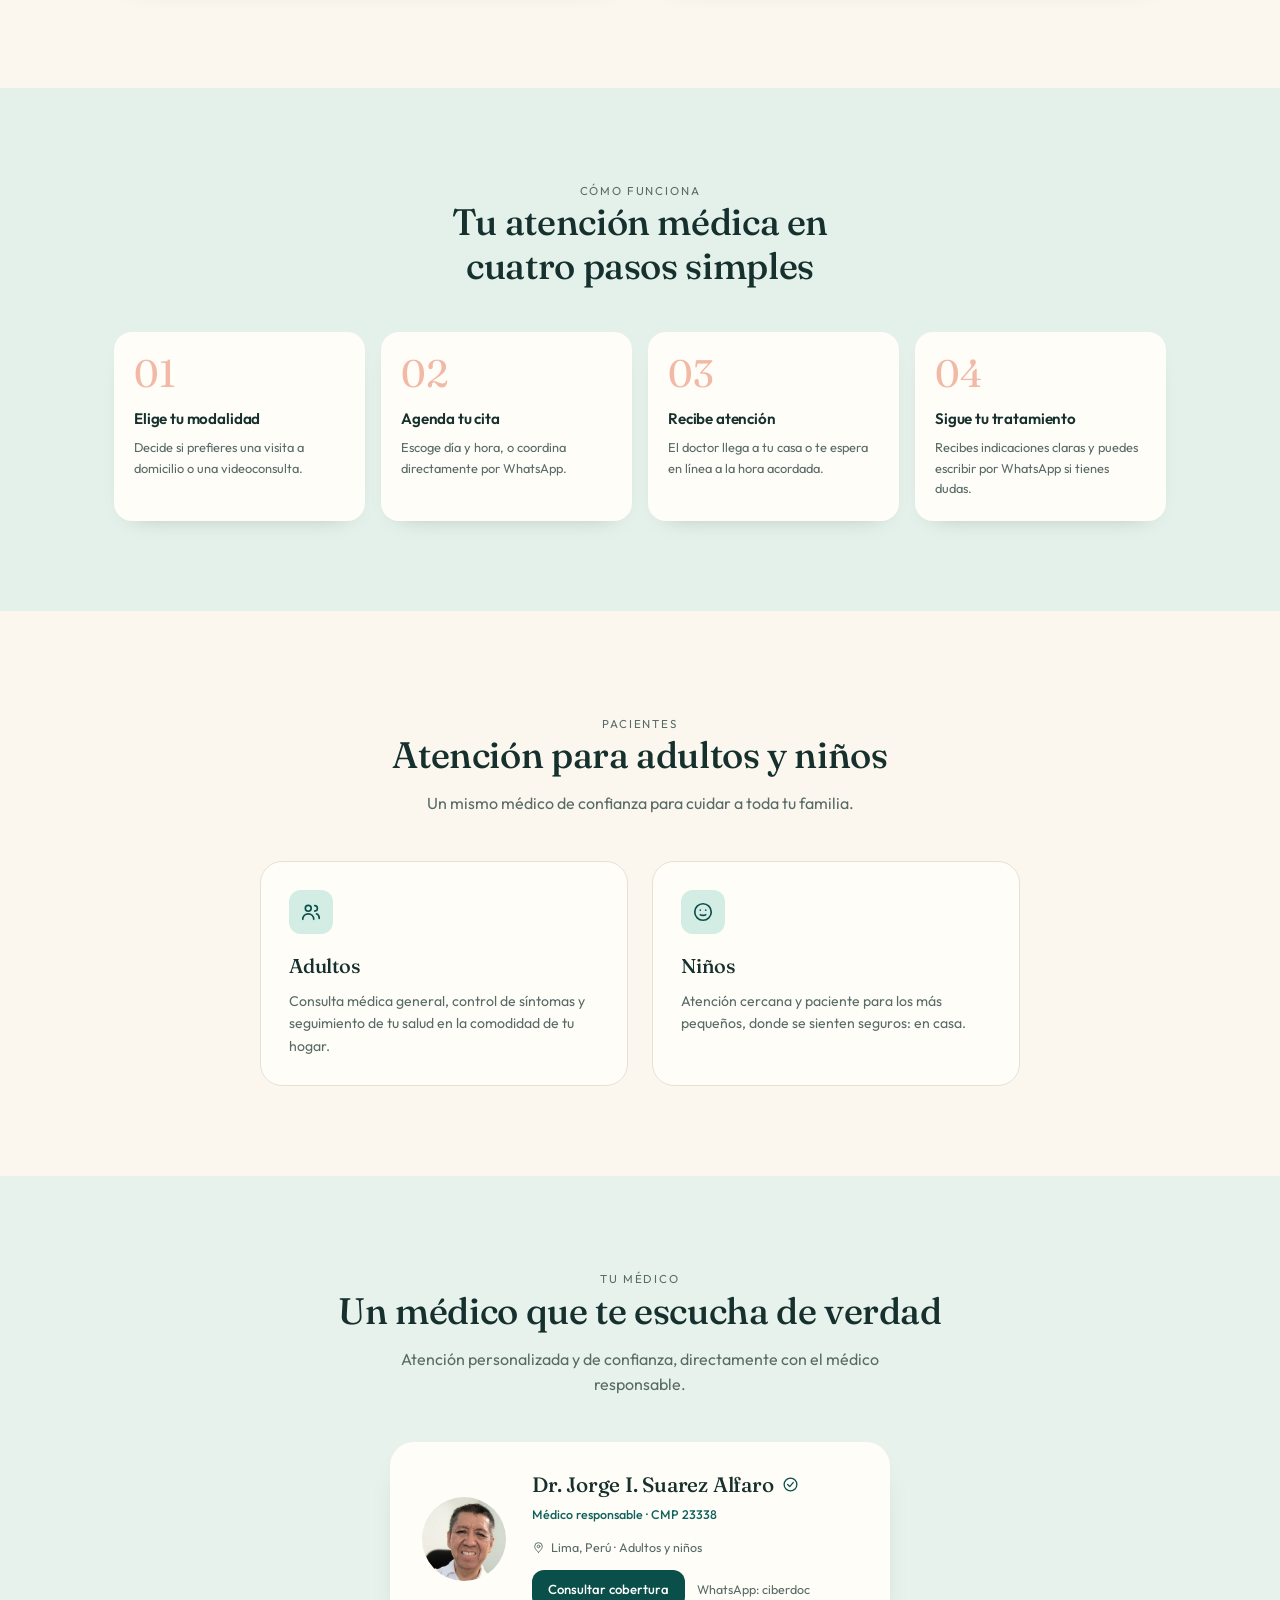
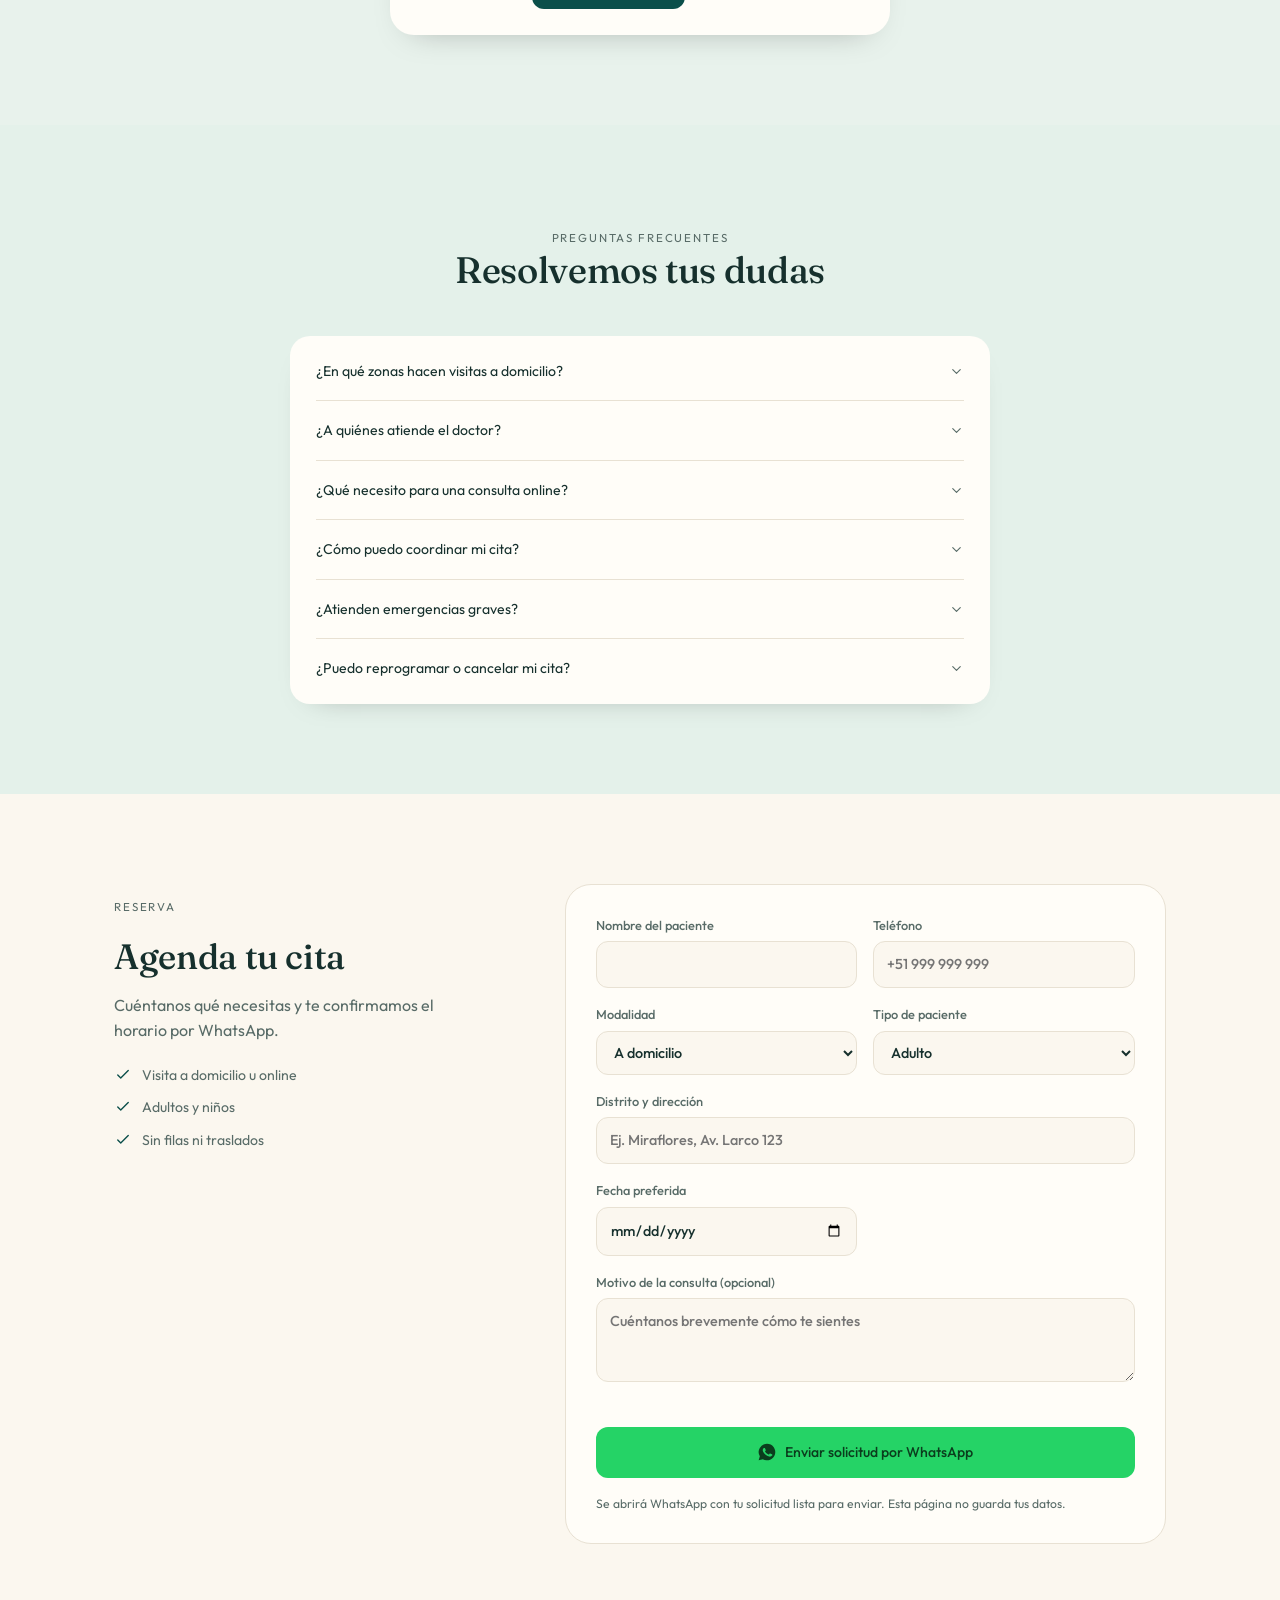
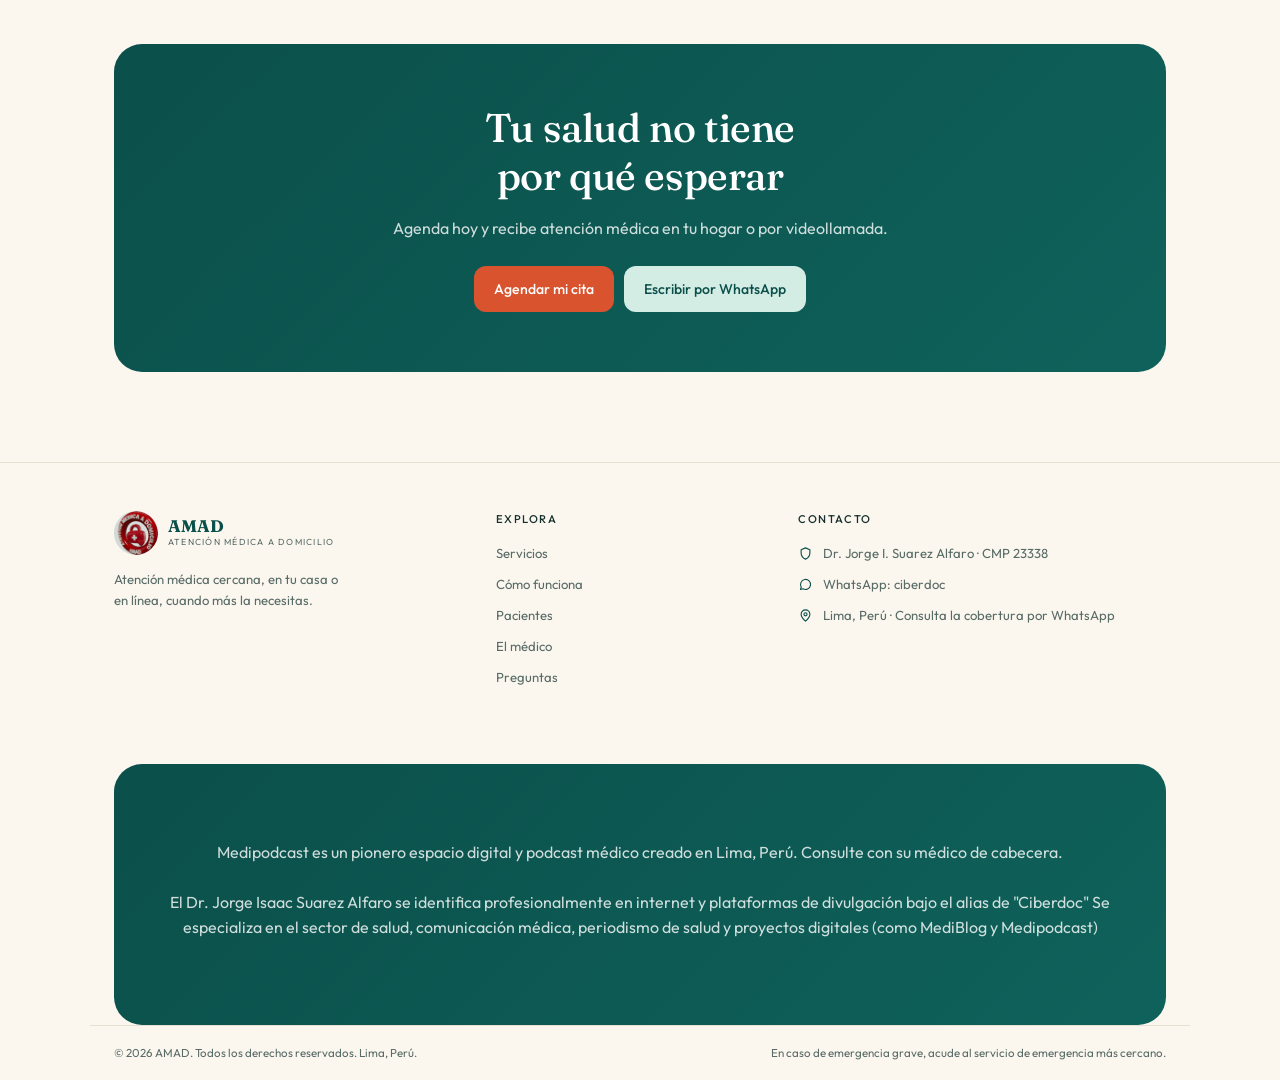
==== commit 0cb60853: "Add files via upload" ====
--- a/index.html
+++ b/index.html
@@ -5,8 +5,8 @@
   <meta charset="utf-8">
   <meta name="viewport" content="width=device-width, initial-scale=1, viewport-fit=cover">
 
-  <title>Médico a domicilio en Lima | Consulta online | AMAD</title>
-  <meta name="description" content="Médico a domicilio y consulta online en Lima para adultos y niños. Dr. Suarez Alfaro, CMP 23338. Agenda tu cita por WhatsApp en minutos.">
+  <title>Médico a domicilio en Lima | Adultos y niños, también online – AMAD</title>
+  <meta name="description" content="Médico colegiado (CMP 23338) que te atiende en casa en Lima o por videollamada. Sin seguro, sin filas. Agenda por WhatsApp.">
 
   
   <link rel="canonical" href="https://www.atencionmedica.online/">
@@ -164,7 +164,7 @@
   <div class="wrap">
     <div>
       <span class="pill"><svg viewBox="0 0 24 24"><path d="M12 3 5 6v5c0 4.500 3 8 7 10 4-2 7-5.500 7-10V6l-7-3Z"/><path d="m9 12 2 2 4-4"/></svg>Médico colegiado · CMP 23338</span>
-      <h1>Médico a domicilio y consulta online en Lima</h1>
+      <h1>Médico a domicilio en Lima para adultos y niños</h1>
       <p class="lead">La consulta que necesitas, <em>en tu casa</em> o en tu pantalla. Agenda tu cita en minutos, sin filas ni traslados.</p>
       <div class="cta">
         <a class="btn" href="#agendar"><svg viewBox="0 0 24 24"><rect x="3" y="5" width="18" height="16" rx="3"/><path d="M8 3v4M16 3v4M3 10h18"/></svg>Agendar mi cita</a>
@@ -313,7 +313,7 @@
 
 <div class="wrap"><div class="band"><p><a href="https://go.ivoox.com/sq/340">Medipodcast es un pionero espacio digital y podcast médico creado en Lima, Perú.  Consulte con su médico de cabecera.</a></p>
 <p>El Dr. Jorge Isaac Suarez Alfaro se identifica profesionalmente en internet y plataformas de divulgación bajo el alias de "Ciberdoc" 
-Se especializa en el sector de salud, comunicación médica, periodismo de salud y proyectos digitales (como Promosalud y Medipodcast)</p> 
+Se especializa en el sector de salud, comunicación médica, periodismo de salud y proyectos digitales (como <a href="https://medicinaperu.blogspot.com/">MediBlog</a> y Medipodcast)</p> 
   </div></div>
 
   <div class="wrap legal"><span>© 2026 AMAD. Todos los derechos reservados. Lima, Perú.</span><span>En caso de emergencia grave, acude al servicio de emergencia más cercano.</span></div>
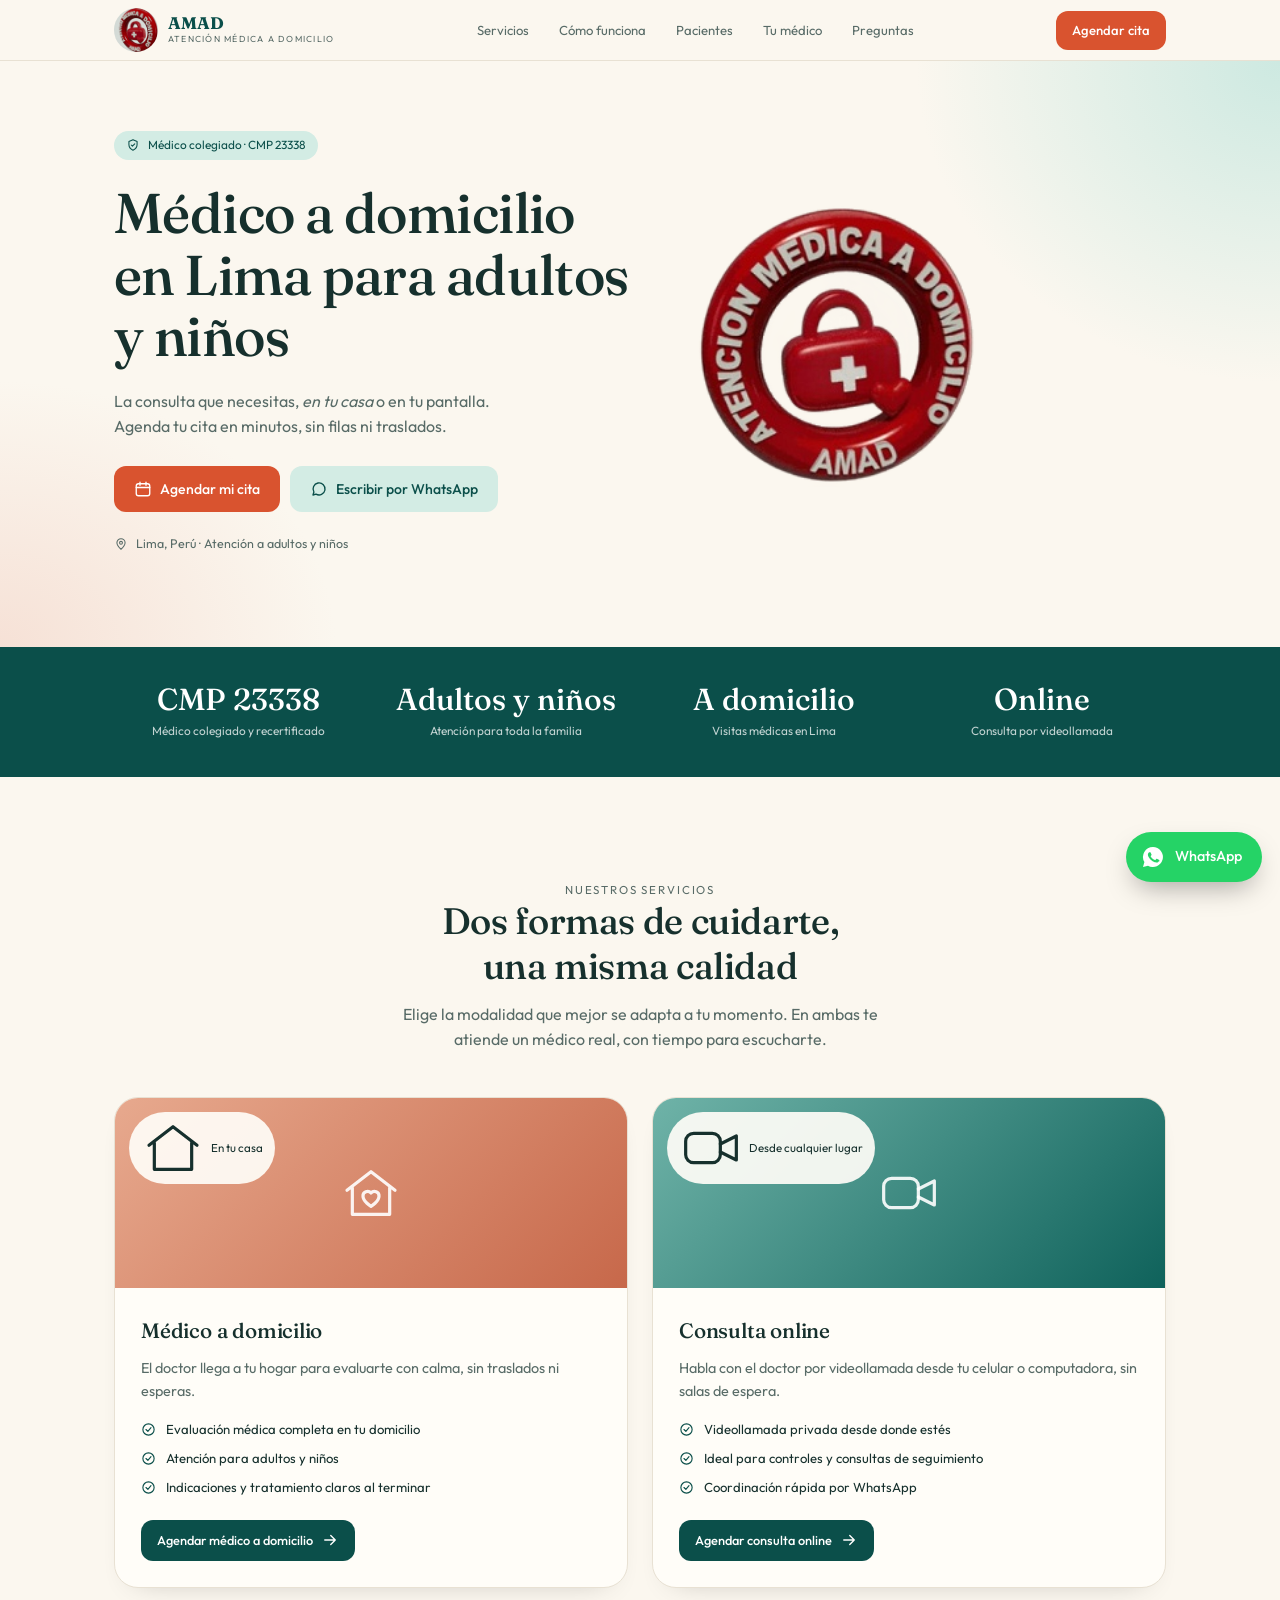
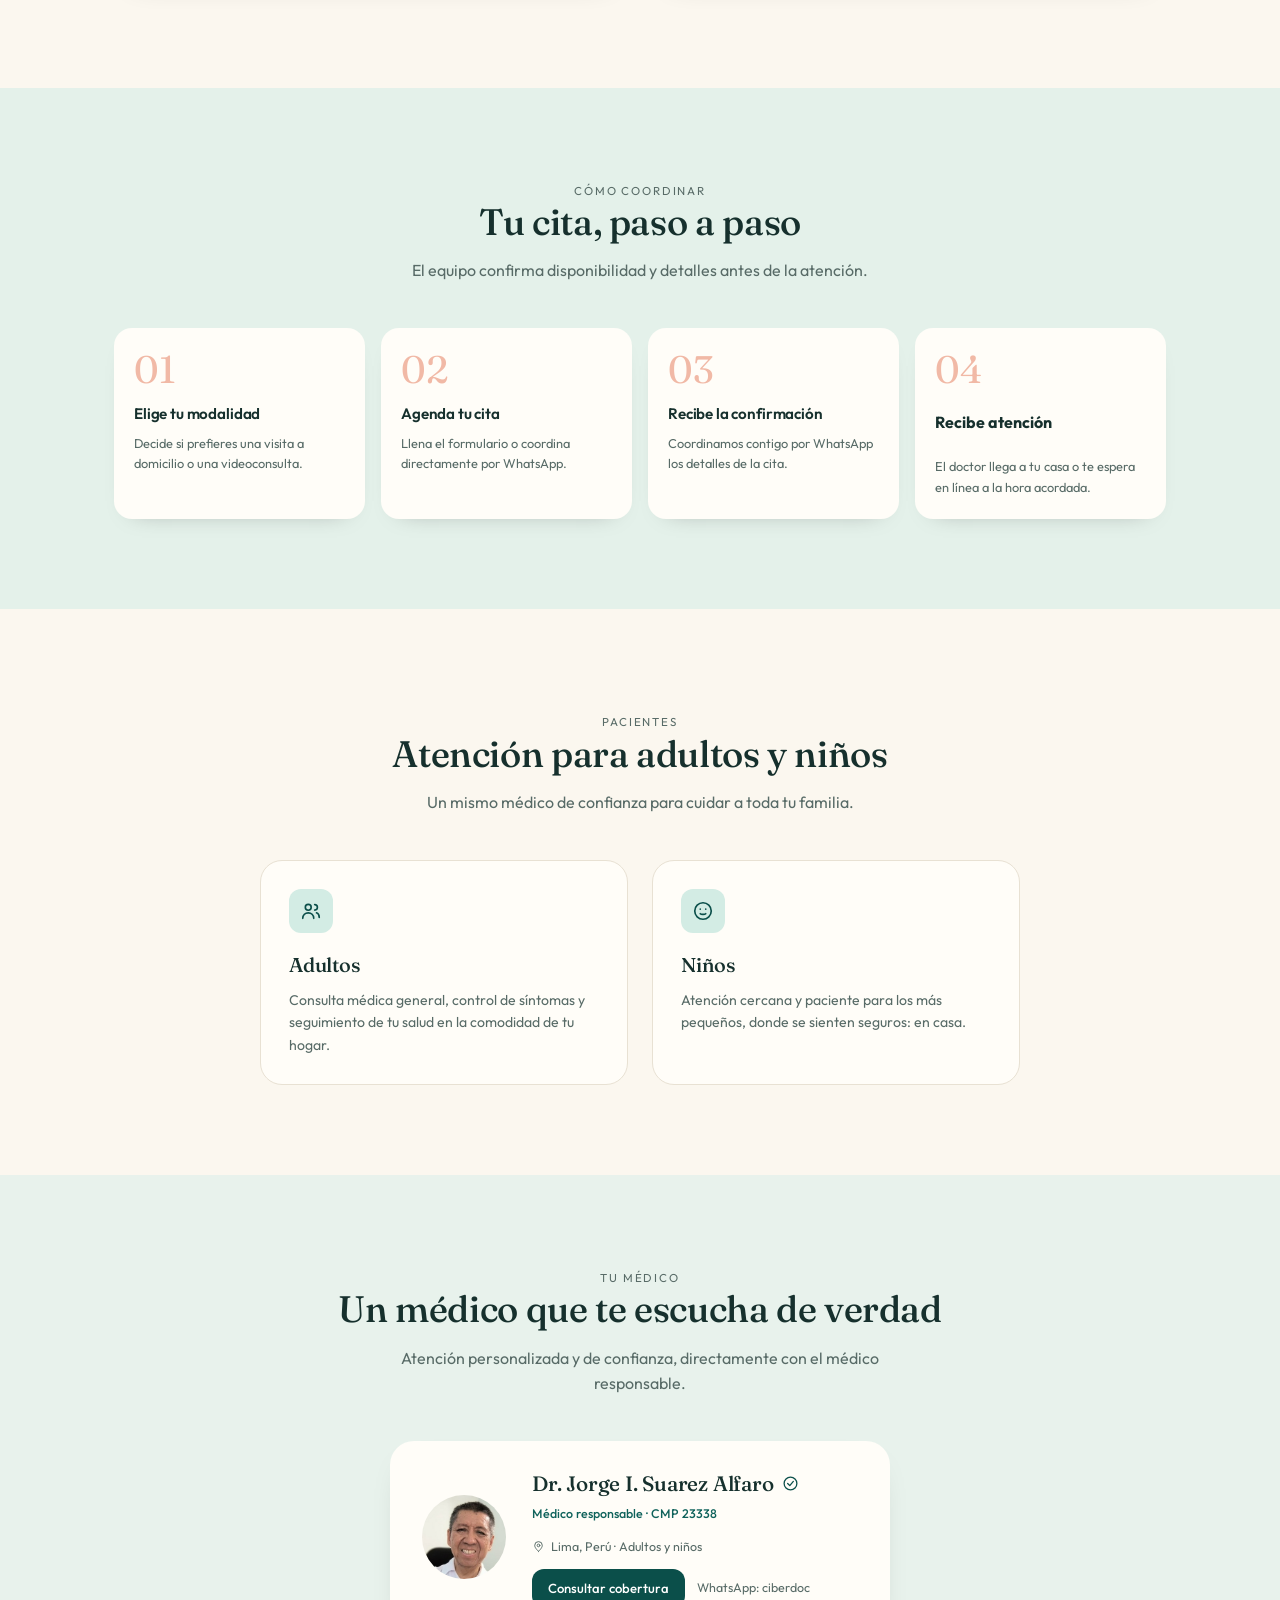
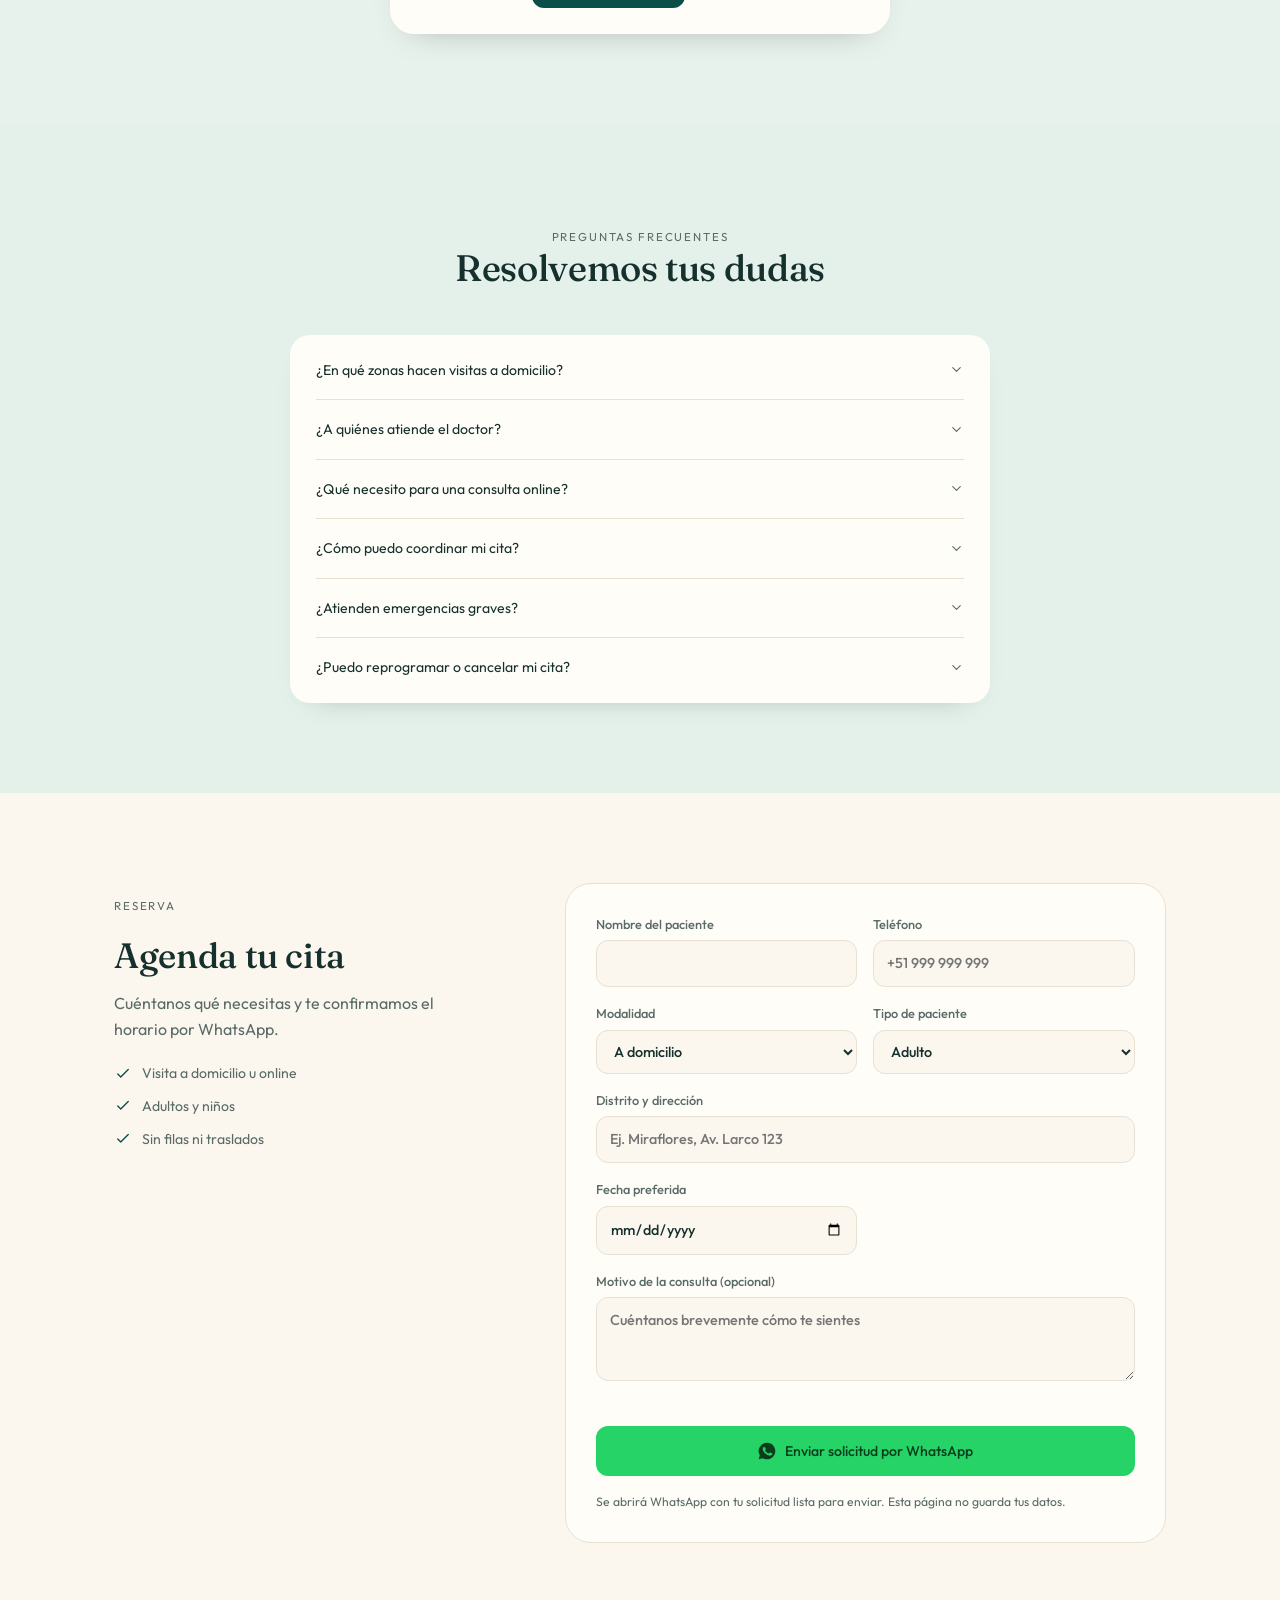
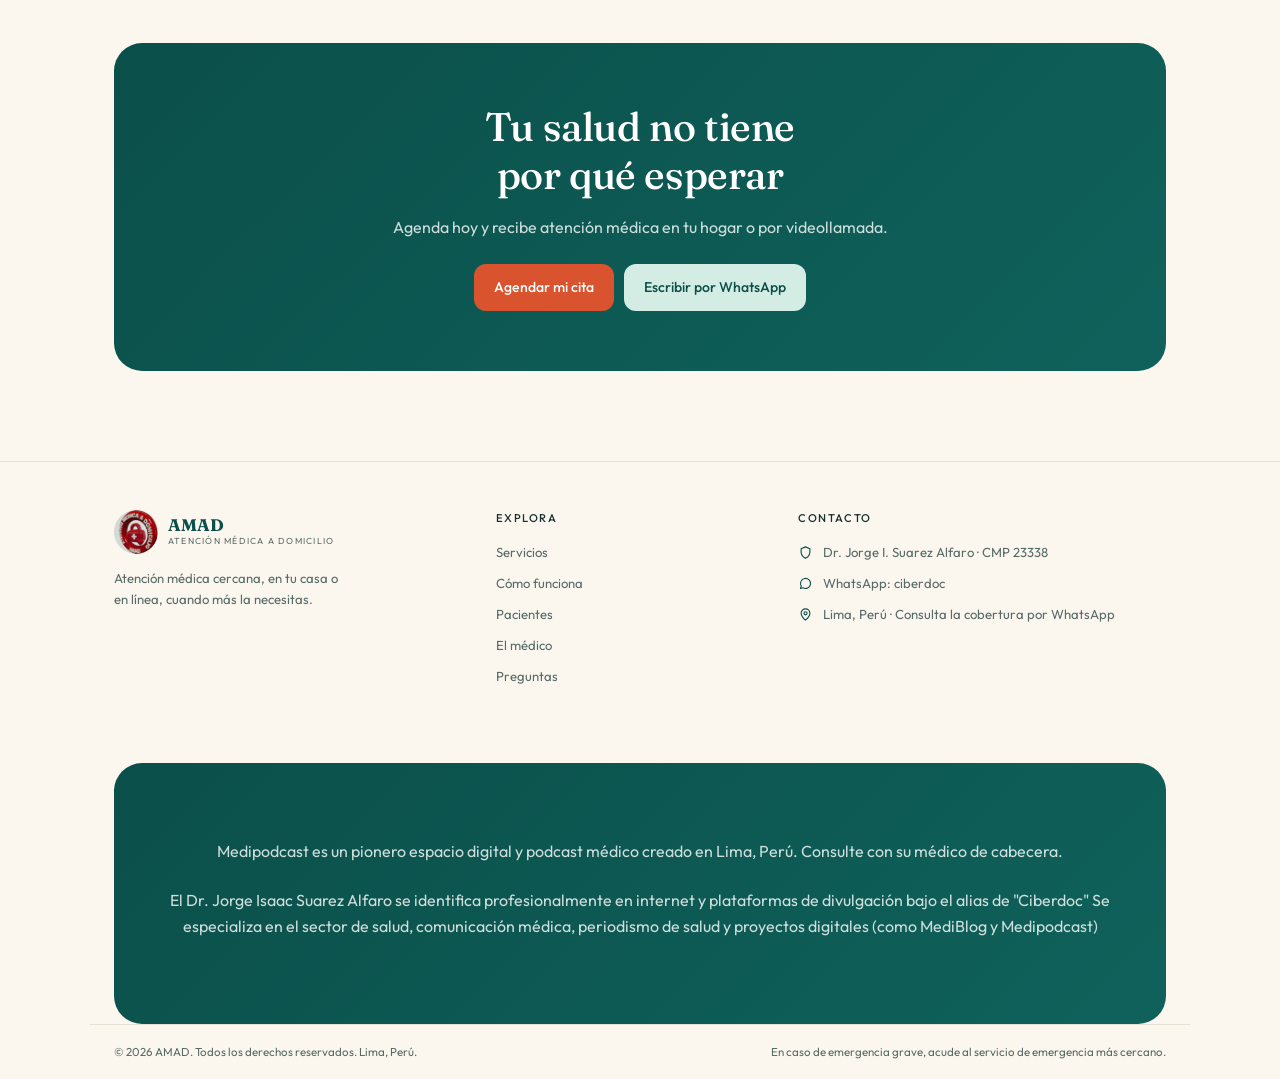
==== commit ab4e1217: "Add files via upload" ====
--- a/index.html
+++ b/index.html
@@ -210,12 +210,12 @@
 
 <section class="steps-sec" id="como-funciona">
   <div class="wrap">
-    <div class="sec-head"><p class="eyebrow">Cómo funciona</p><h2>Tu atención médica en<br>cuatro pasos simples</h2></div>
+    <div class="sec-head"><p class="eyebrow">Cómo coordinar</p><h2>Tu cita, paso a paso</h2><p>El equipo confirma disponibilidad y detalles antes de la atención.</p></div>
     <ol class="steps">
       <li><div class="n">01</div><h3>Elige tu modalidad</h3><p>Decide si prefieres una visita a domicilio o una videoconsulta.</p></li>
-      <li><div class="n">02</div><h3>Agenda tu cita</h3><p>Escoge día y hora, o coordina directamente por WhatsApp.</p></li>
-      <li><div class="n">03</div><h3>Recibe atención</h3><p>El doctor llega a tu casa o te espera en línea a la hora acordada.</p></li>
-      <li><div class="n">04</div><h3>Sigue tu tratamiento</h3><p>Recibes indicaciones claras y puedes escribir por WhatsApp si tienes dudas.</p></li>
+      <li><div class="n">02</div><h3>Agenda tu cita</h3><p>Llena el formulario o coordina directamente por WhatsApp.</p></li>
+      <li><div class="n">03</div><h3>Recibe la confirmación</h3><p>Coordinamos contigo por WhatsApp los detalles de la cita.</p></li>
+      <li><div class="n">04</div><h4>Recibe atención</h3><p>El doctor llega a tu casa o te espera en línea a la hora acordada.</p></li>
     </ol>
   </div>
 </section>
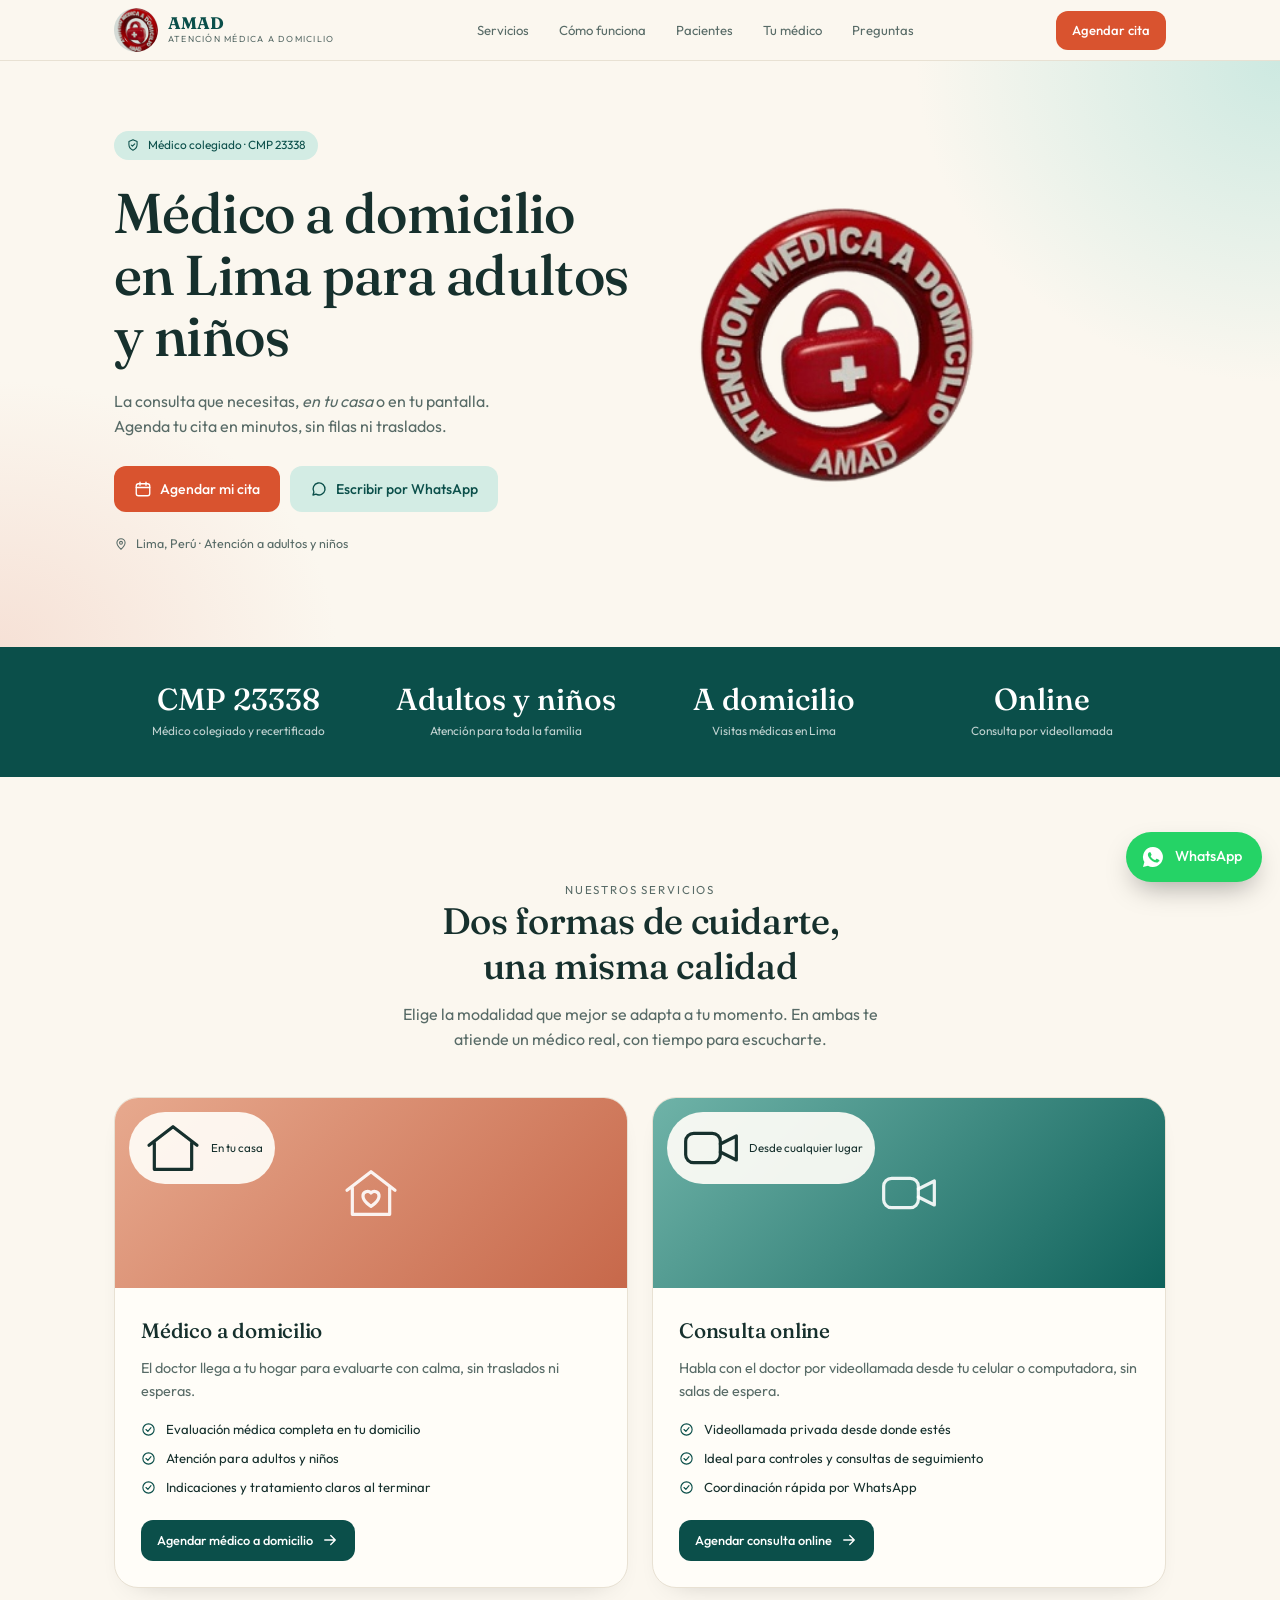
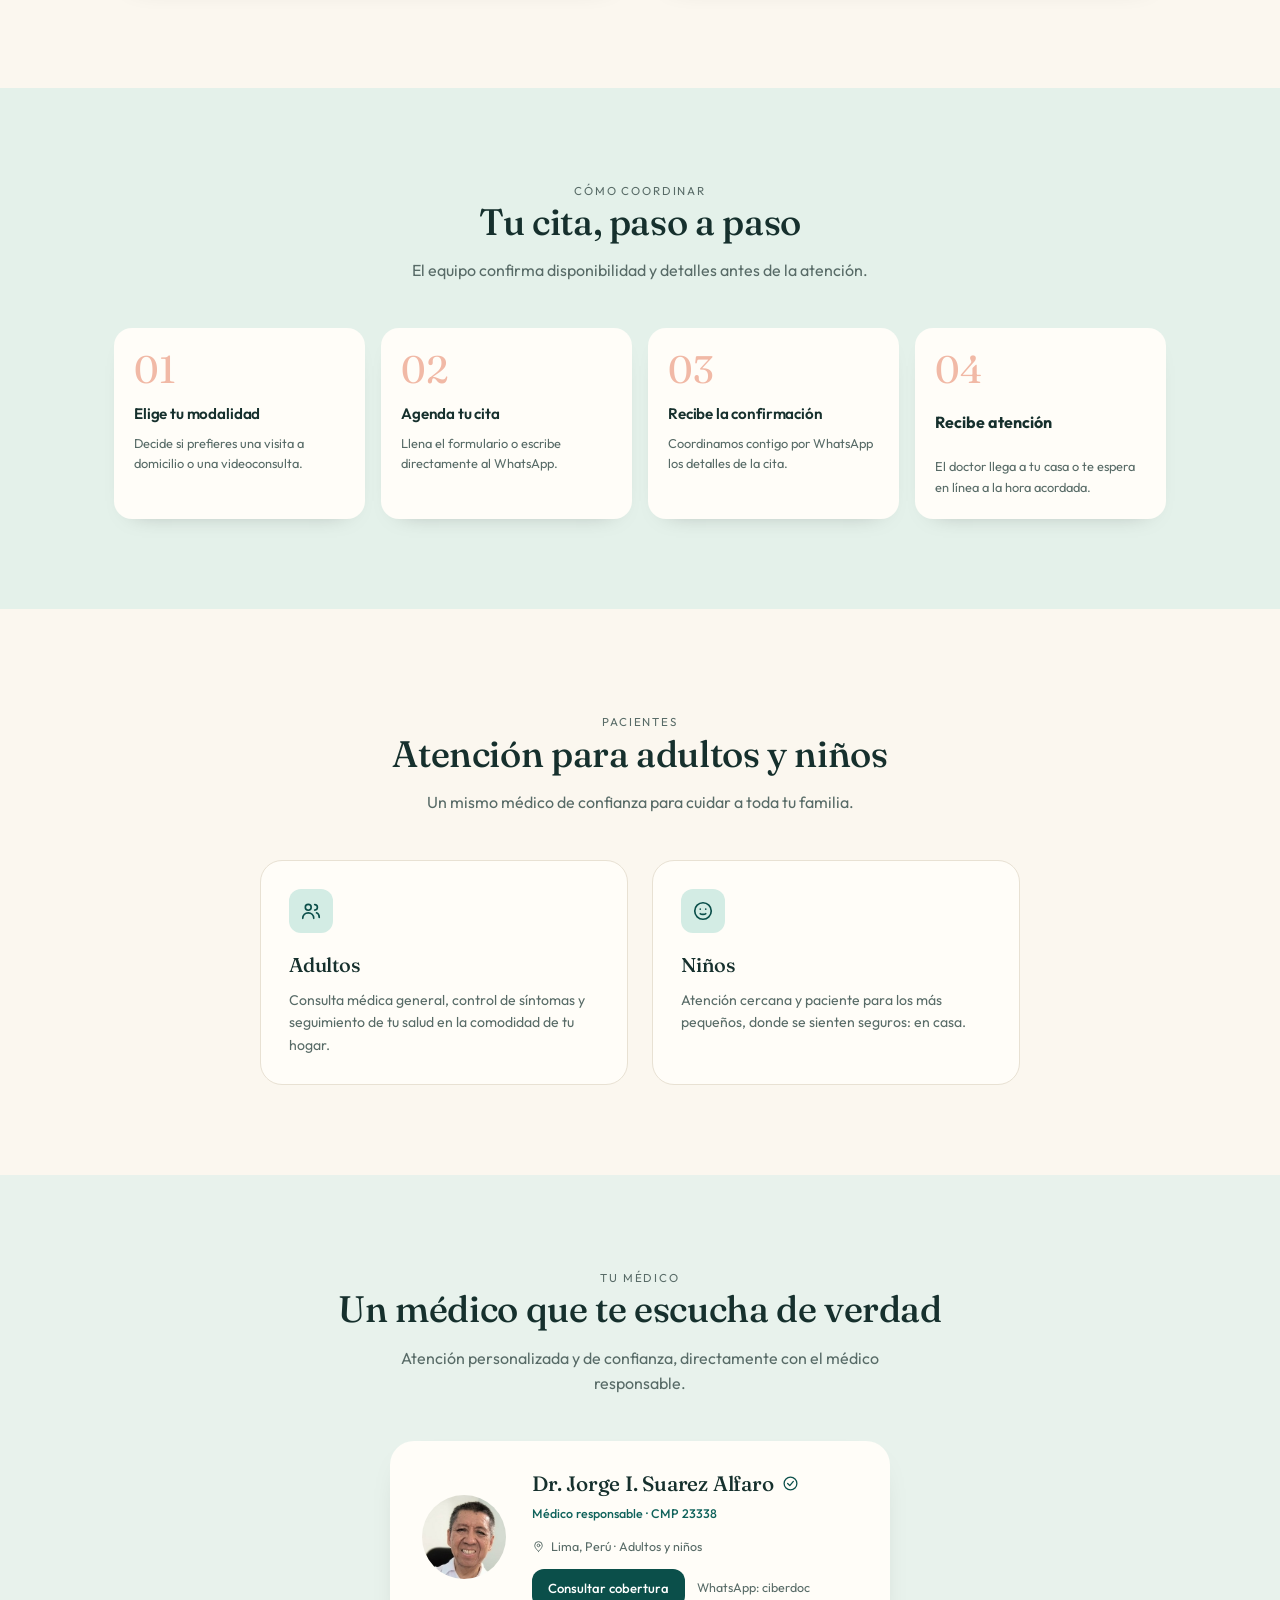
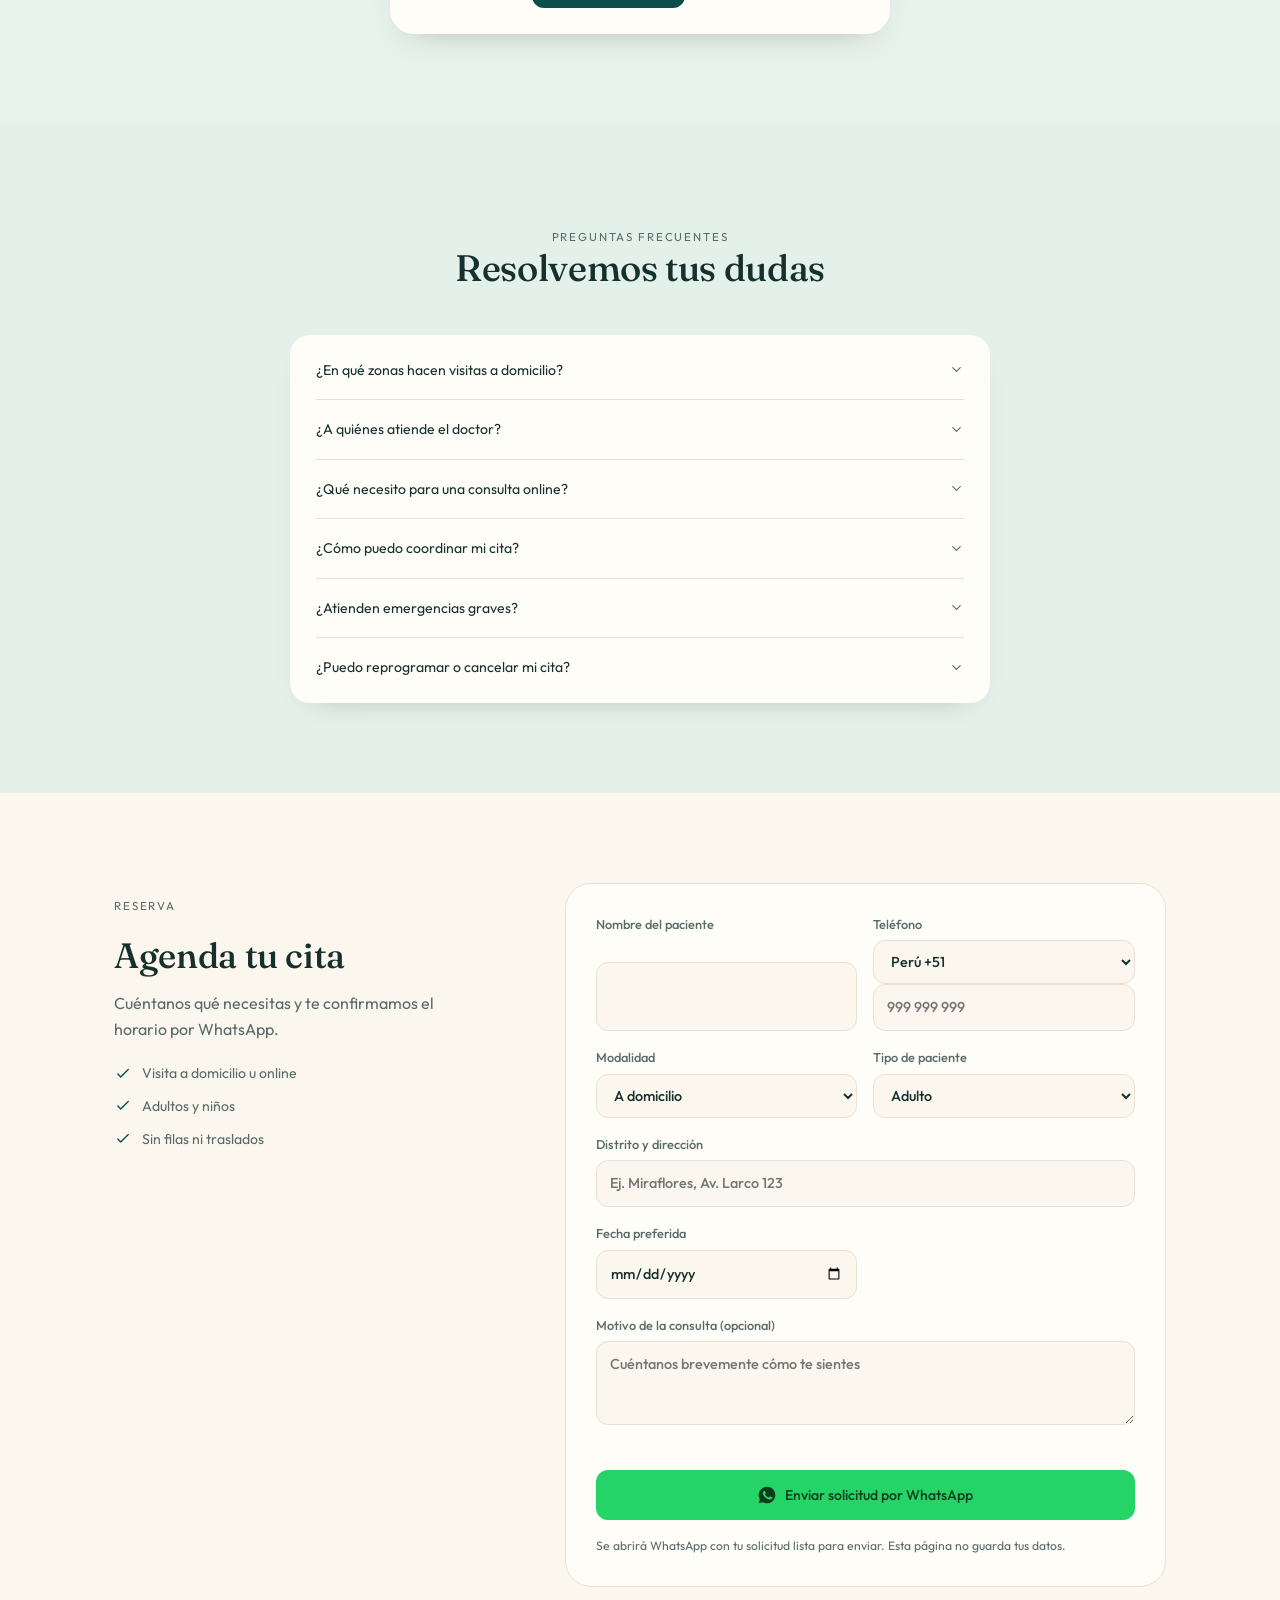
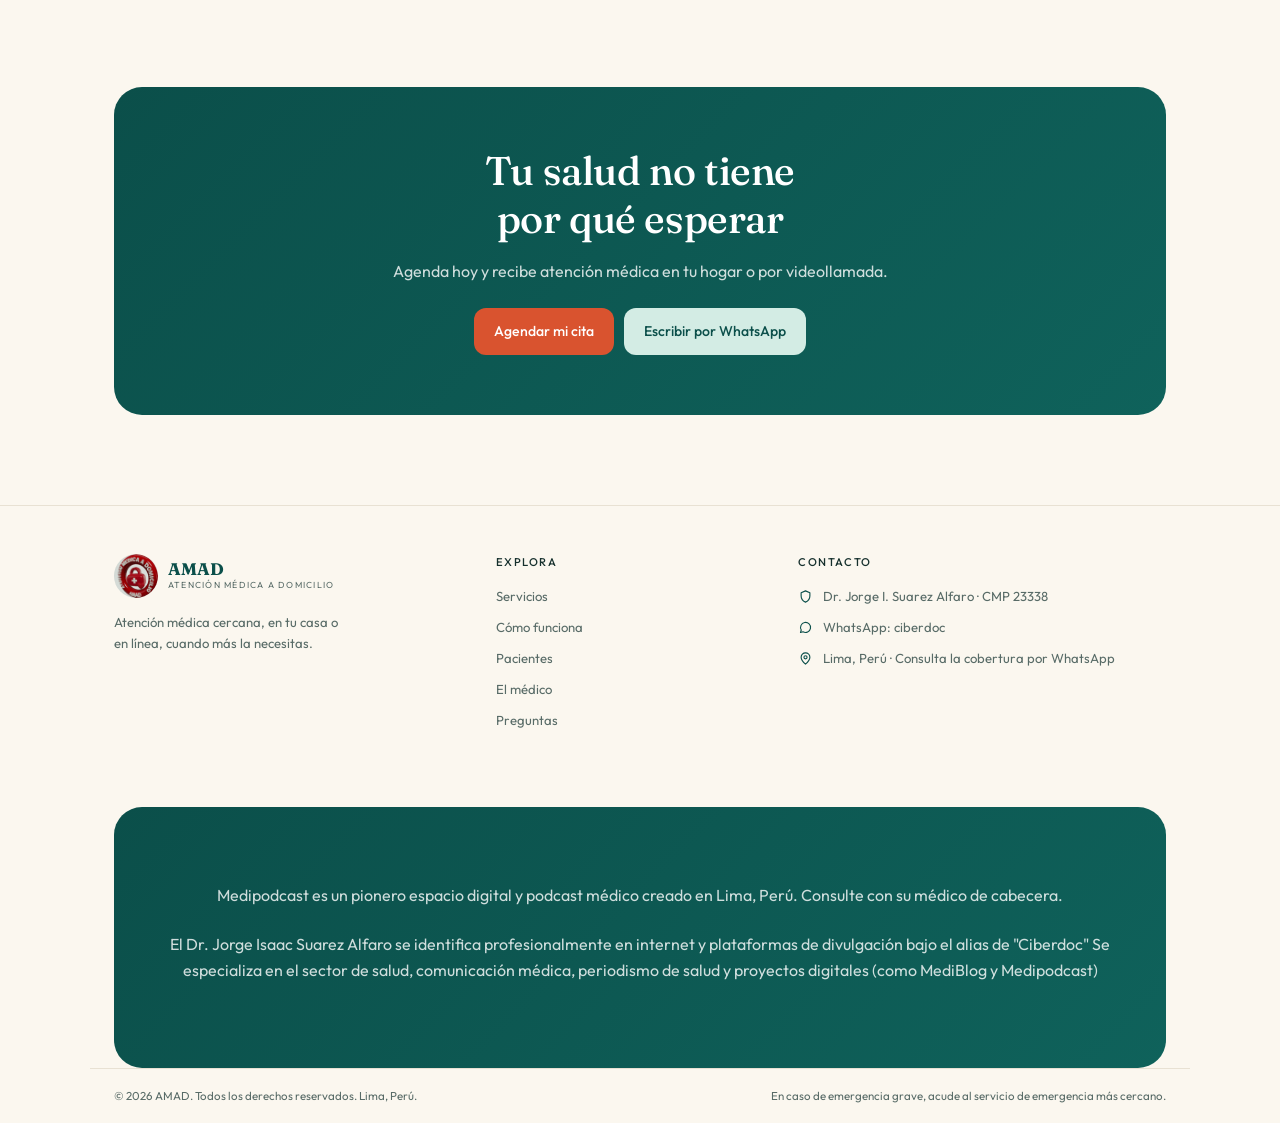
==== commit 2b9616f5: "Add files via upload" ====
--- a/index.html
+++ b/index.html
@@ -213,7 +213,7 @@
     <div class="sec-head"><p class="eyebrow">Cómo coordinar</p><h2>Tu cita, paso a paso</h2><p>El equipo confirma disponibilidad y detalles antes de la atención.</p></div>
     <ol class="steps">
       <li><div class="n">01</div><h3>Elige tu modalidad</h3><p>Decide si prefieres una visita a domicilio o una videoconsulta.</p></li>
-      <li><div class="n">02</div><h3>Agenda tu cita</h3><p>Llena el formulario o coordina directamente por WhatsApp.</p></li>
+      <li><div class="n">02</div><h3>Agenda tu cita</h3><p>Llena el formulario o  escribe directamente al WhatsApp.</p></li>
       <li><div class="n">03</div><h3>Recibe la confirmación</h3><p>Coordinamos contigo por WhatsApp los detalles de la cita.</p></li>
       <li><div class="n">04</div><h4>Recibe atención</h3><p>El doctor llega a tu casa o te espera en línea a la hora acordada.</p></li>
     </ol>
@@ -271,7 +271,7 @@
     </div>
     <form class="f" id="bookForm" novalidate>
       <label>Nombre del paciente<input name="nombre" autocomplete="name" required></label>
-      <label>Teléfono<input name="tel" type="tel" autocomplete="tel" placeholder="+51 999 999 999" required></label>
+      <label>Teléfono<span class="tel"><select id="cc" aria-label="Prefijo del país" autocomplete="tel-country-code"><option value="51" selected>Perú +51</option><option value="54">Argentina +54</option><option value="591">Bolivia +591</option><option value="55">Brasil +55</option><option value="1">Canadá +1</option><option value="56">Chile +56</option><option value="57">Colombia +57</option><option value="506">Costa Rica +506</option><option value="53">Cuba +53</option><option value="593">Ecuador +593</option><option value="503">El Salvador +503</option><option value="34">España +34</option><option value="1">Estados Unidos +1</option><option value="33">Francia +33</option><option value="49">Alemania +49</option><option value="502">Guatemala +502</option><option value="504">Honduras +504</option><option value="39">Italia +39</option><option value="52">México +52</option><option value="505">Nicaragua +505</option><option value="507">Panamá +507</option><option value="595">Paraguay +595</option><option value="1">Puerto Rico +1</option><option value="1">Rep. Dominicana +1</option><option value="44">Reino Unido +44</option><option value="598">Uruguay +598</option><option value="58">Venezuela +58</option></select><input id="t" type="tel" inputmode="tel" autocomplete="tel-national" placeholder="999 999 999" aria-label="Número de teléfono"></span></label>
       <label>Modalidad<select name="modalidad" id="modalidad"><option>A domicilio</option><option>Online</option></select></label>
       <label>Tipo de paciente<select name="tipo"><option>Adulto</option><option>Niño</option></select></label>
       <label class="full" id="distritoBox">Distrito y dirección<input name="direccion" id="direccion" placeholder="Ej. Miraflores, Av. Larco 123"></label>
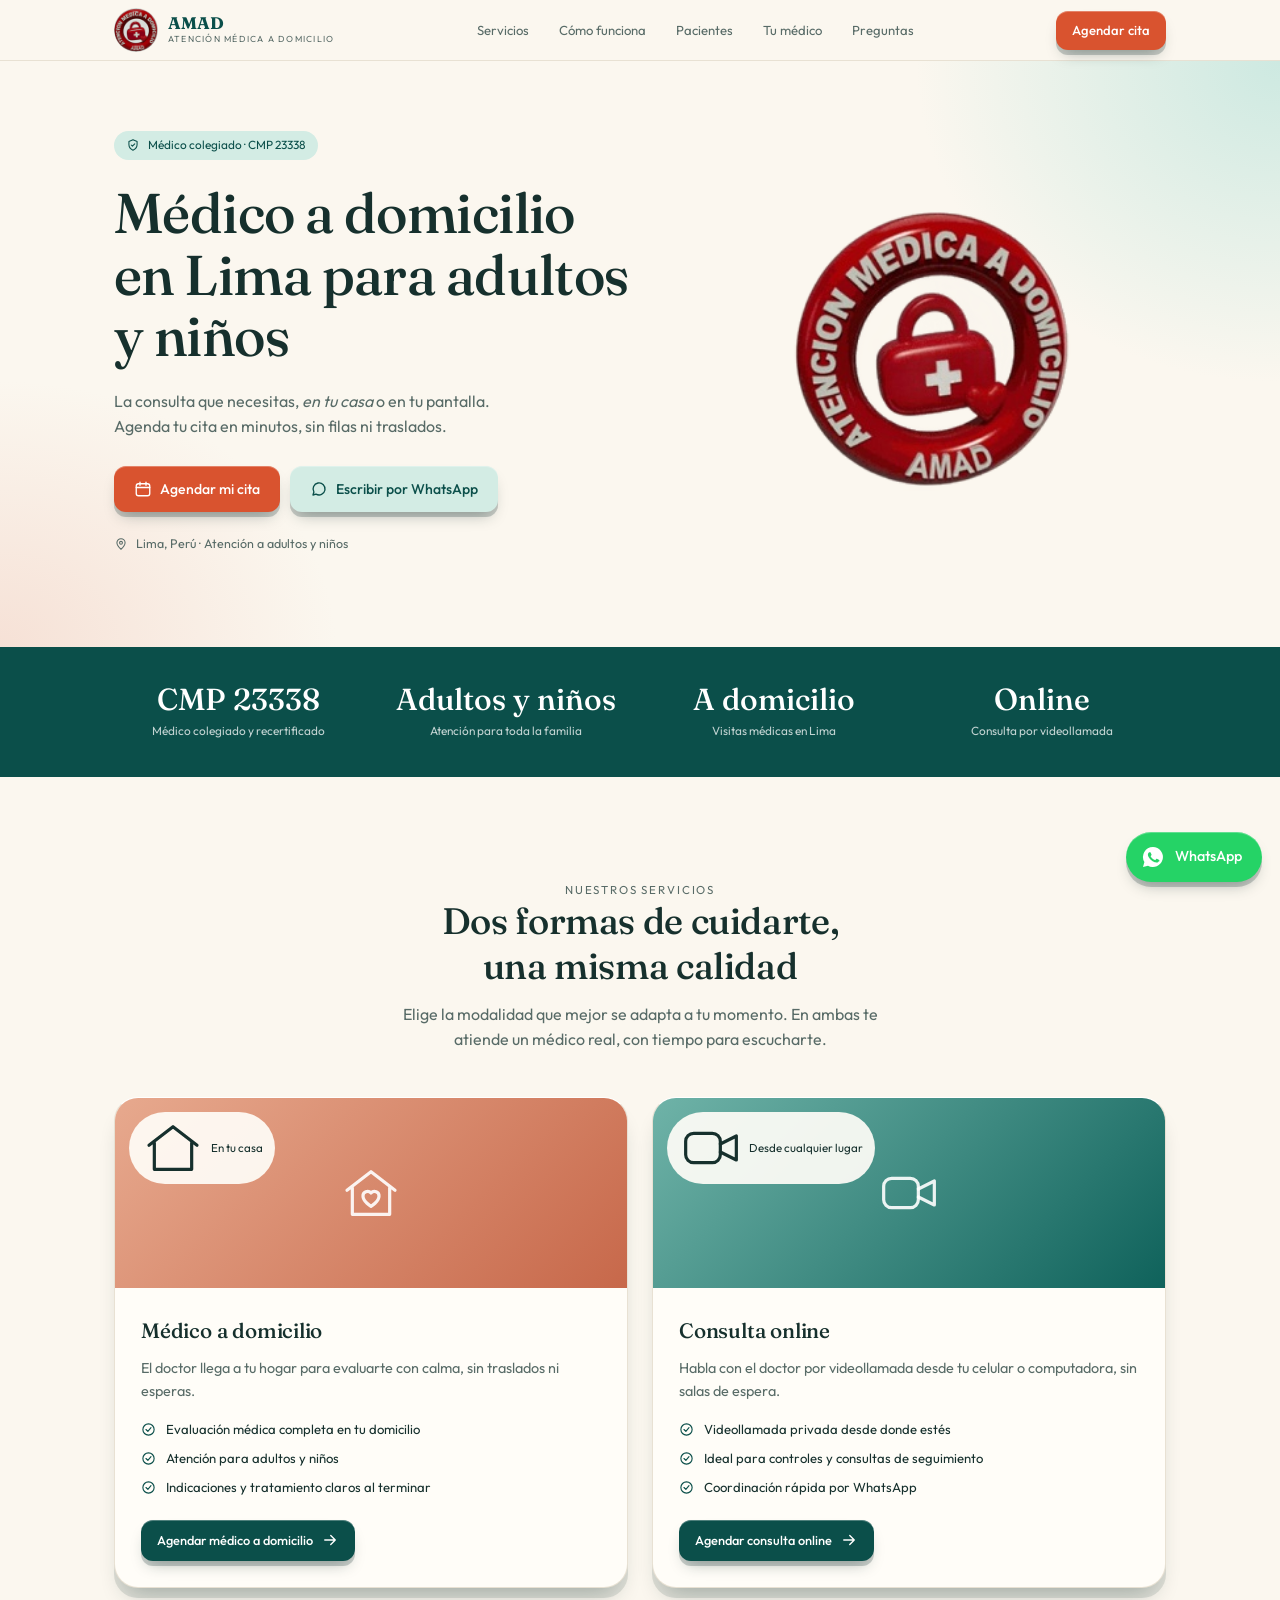
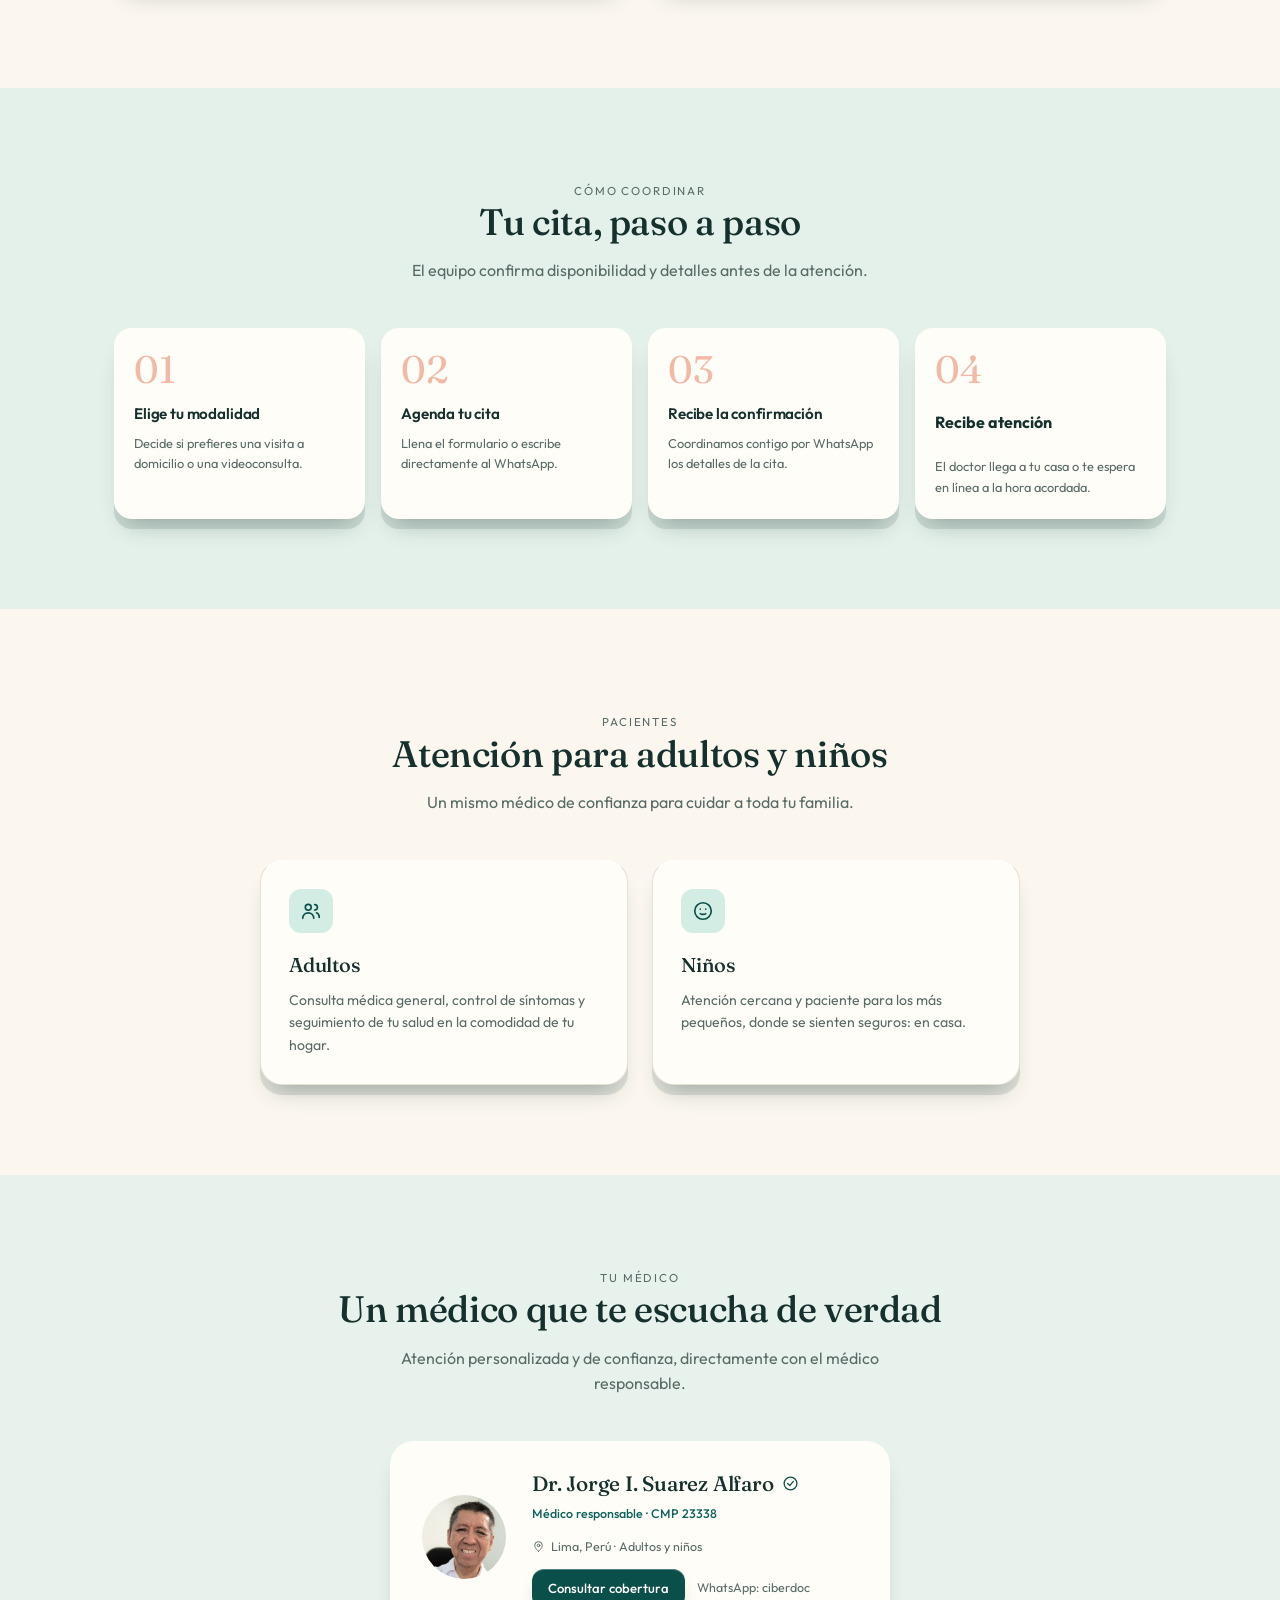
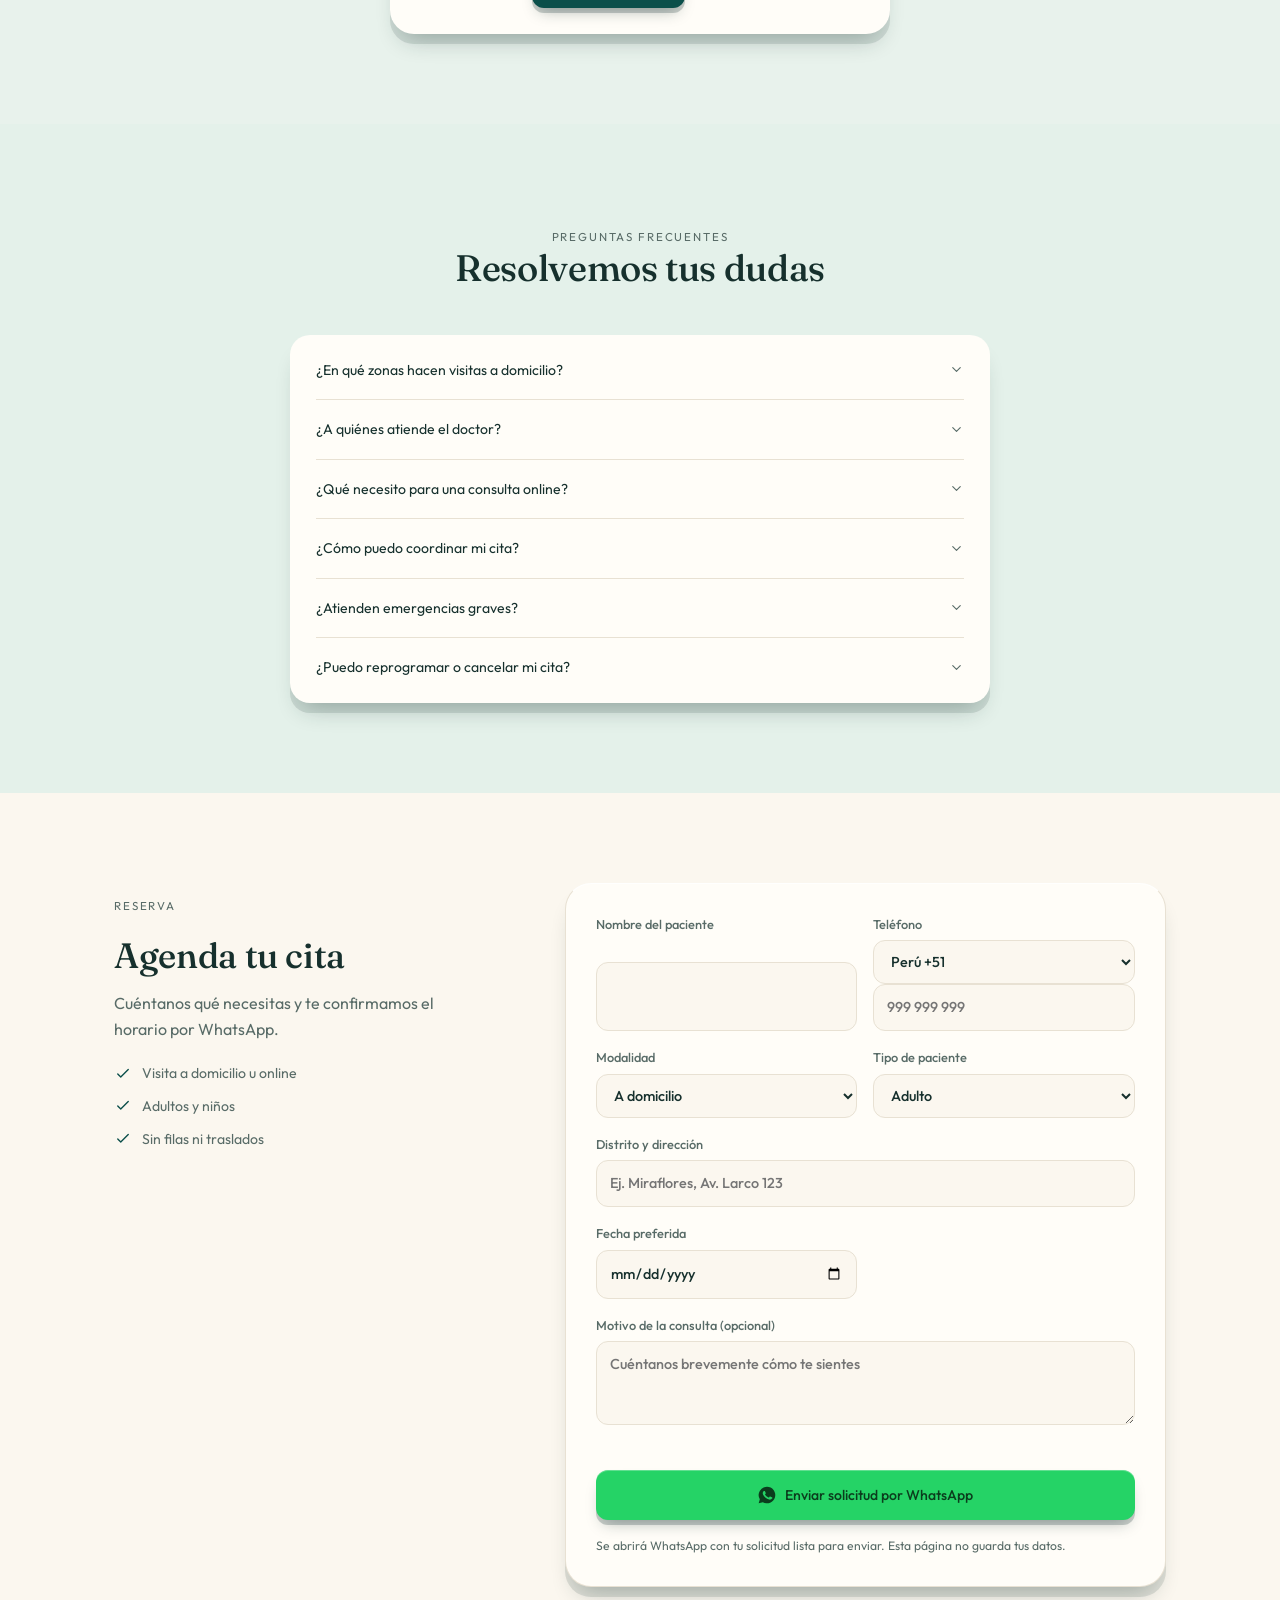
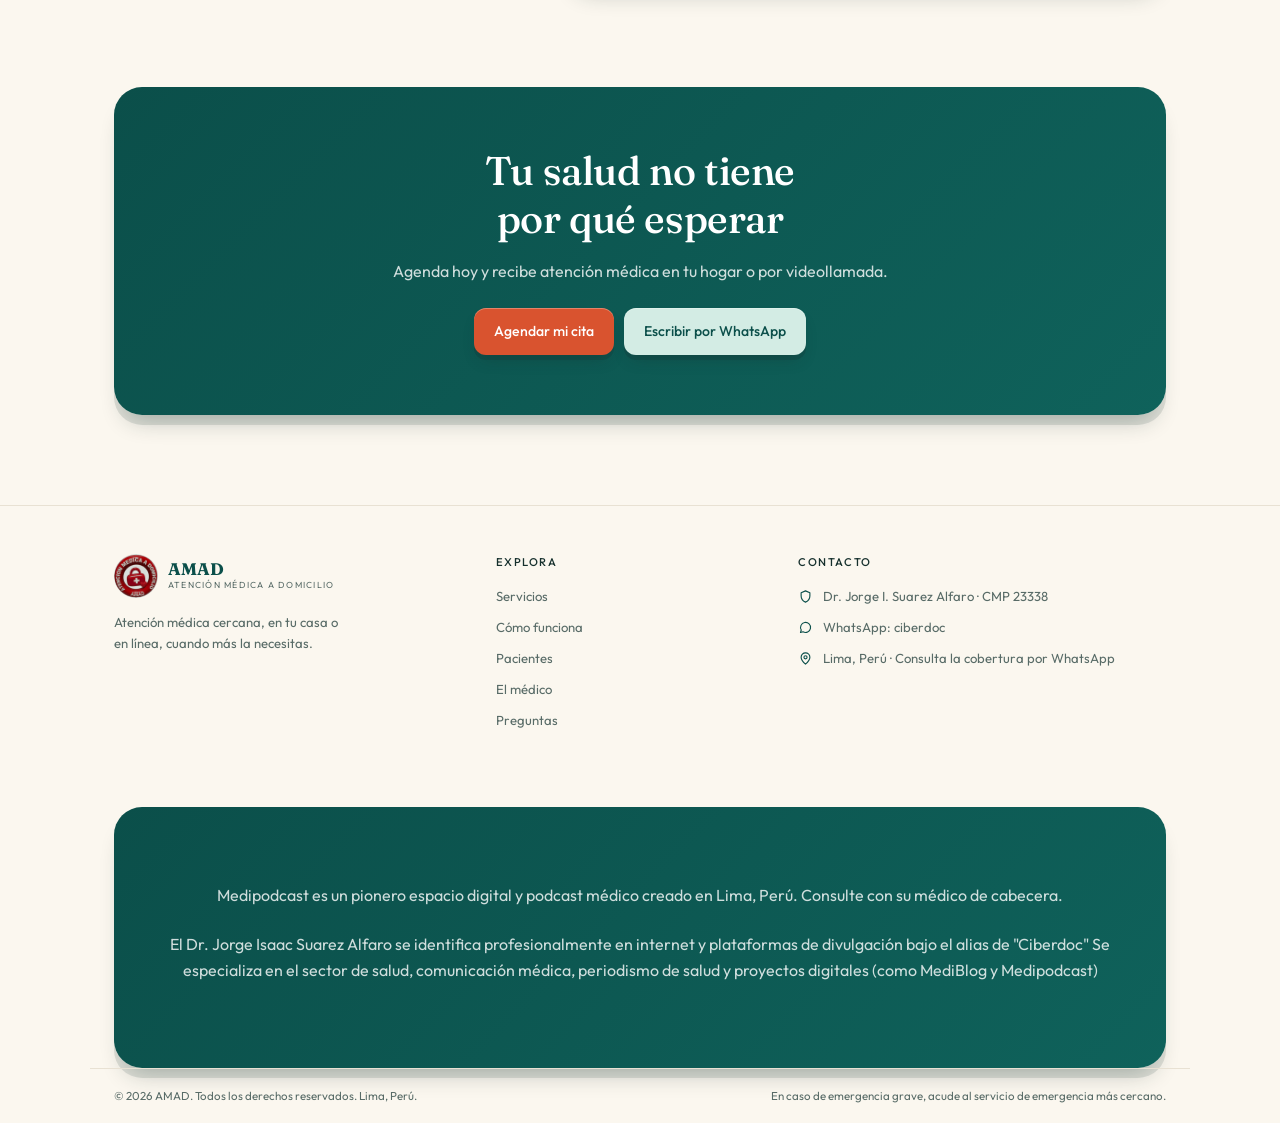
==== commit ee2fa318: "Add files via upload" ====
--- a/index.html
+++ b/index.html
@@ -172,11 +172,10 @@
       </div>
       <p class="loc"><svg viewBox="0 0 24 24"><path d="M12 21s-7-6-7-11a7 7 0 0 1 14 0c0 5-7 11-7 11Z"/><circle cx="12" cy="10" r="2.500"/></svg>Lima, Perú · Atención a adultos y niños</p>
     </div>
-    <div>
-     <img src="AMAD.png"  width=60% alt="AMAD · Atención médica a domicilio y online en Lima,Perú"></div>
-      
-    </div>
-  
+    
+  <div class="amad-reveal">
+  <img src="AMAD.png" alt="AMAD · Atención médica a domicilio y online en Lima, Perú">
+</div>
 </section>
 
 <section class="stats">
--- a/styles.css
+++ b/styles.css
@@ -52,6 +52,30 @@
 .float b{display:block;font-weight:500}
 .float span{color:var(--muted);font-size:.74rem}
 
+
+/* wipe */
+.amad-reveal{
+  width:min(60%,360px);
+  justify-self:center;
+  overflow:hidden;
+  clip-path:inset(0 100% 0 0);
+  animation:amad-wipe 1.2s ease-out .2s forwards;
+}
+.amad-reveal img{
+  display:block;
+  width:100%;
+  height:auto;
+}
+@keyframes amad-wipe{
+  to{clip-path:inset(0 0 0 0)}
+}
+@media(prefers-reduced-motion:reduce){
+  .amad-reveal{
+    animation:none;
+    clip-path:none;
+  }
+}
+
 /* stats */
 .stats{background:var(--teal);color:#fff;padding:34px 0}
 .stats .wrap{display:grid;grid-template-columns:repeat(4,1fr);gap:20px;text-align:center}
@@ -170,3 +194,64 @@
   .f{padding:22px 18px}
   .wa-fab span{display:none}.wa-fab{padding:14px}
 }
+
+
+:root {
+  --depth-shadow: 0 10px 0 rgba(22, 48, 45, .12), 0 16px 24px -12px rgba(22, 48, 45, .32);
+  --depth-shadow-hover: 0 13px 0 rgba(22, 48, 45, .12), 0 22px 30px -12px rgba(22, 48, 45, .34);
+}
+
+/* Buttons */
+.btn,
+.wa-fab {
+  transform: translateY(0);
+  box-shadow: 0 5px 0 rgba(22, 48, 45, .22), 0 9px 16px -7px rgba(22, 48, 45, .38), inset 0 1px 0 rgba(255,255,255,.28);
+  transition: transform .18s ease, box-shadow .18s ease, filter .18s ease;
+}
+.btn:hover,
+.wa-fab:hover {
+  transform: translateY(-3px);
+  box-shadow: 0 8px 0 rgba(22, 48, 45, .20), 0 14px 22px -7px rgba(22, 48, 45, .38), inset 0 1px 0 rgba(255,255,255,.32);
+  filter: brightness(1.04);
+}
+.btn:active,
+.wa-fab:active {
+  transform: translateY(2px);
+  box-shadow: 0 2px 0 rgba(22, 48, 45, .22), 0 4px 8px -5px rgba(22, 48, 45, .35), inset 0 1px 0 rgba(255,255,255,.2);
+}
+
+/* Content blocks */
+.svc,
+.pcard,
+.steps li,
+.dcard,
+.faq-list,
+.f,
+.band {
+  box-shadow: var(--depth-shadow);
+  border-top-color: rgba(255,255,255,.9);
+  transition: transform .2s ease, box-shadow .2s ease;
+}
+.svc:hover,
+.pcard:hover,
+.steps li:hover,
+.dcard:hover,
+.faq-list:hover,
+.f:hover {
+  transform: translateY(-4px);
+  box-shadow: var(--depth-shadow-hover);
+}
+
+@media (prefers-reduced-motion: reduce) {
+  .btn,
+  .wa-fab,
+  .svc,
+  .pcard,
+  .steps li,
+  .dcard,
+  .faq-list,
+  .f,
+  .band {
+    transition: none;
+  }
+}
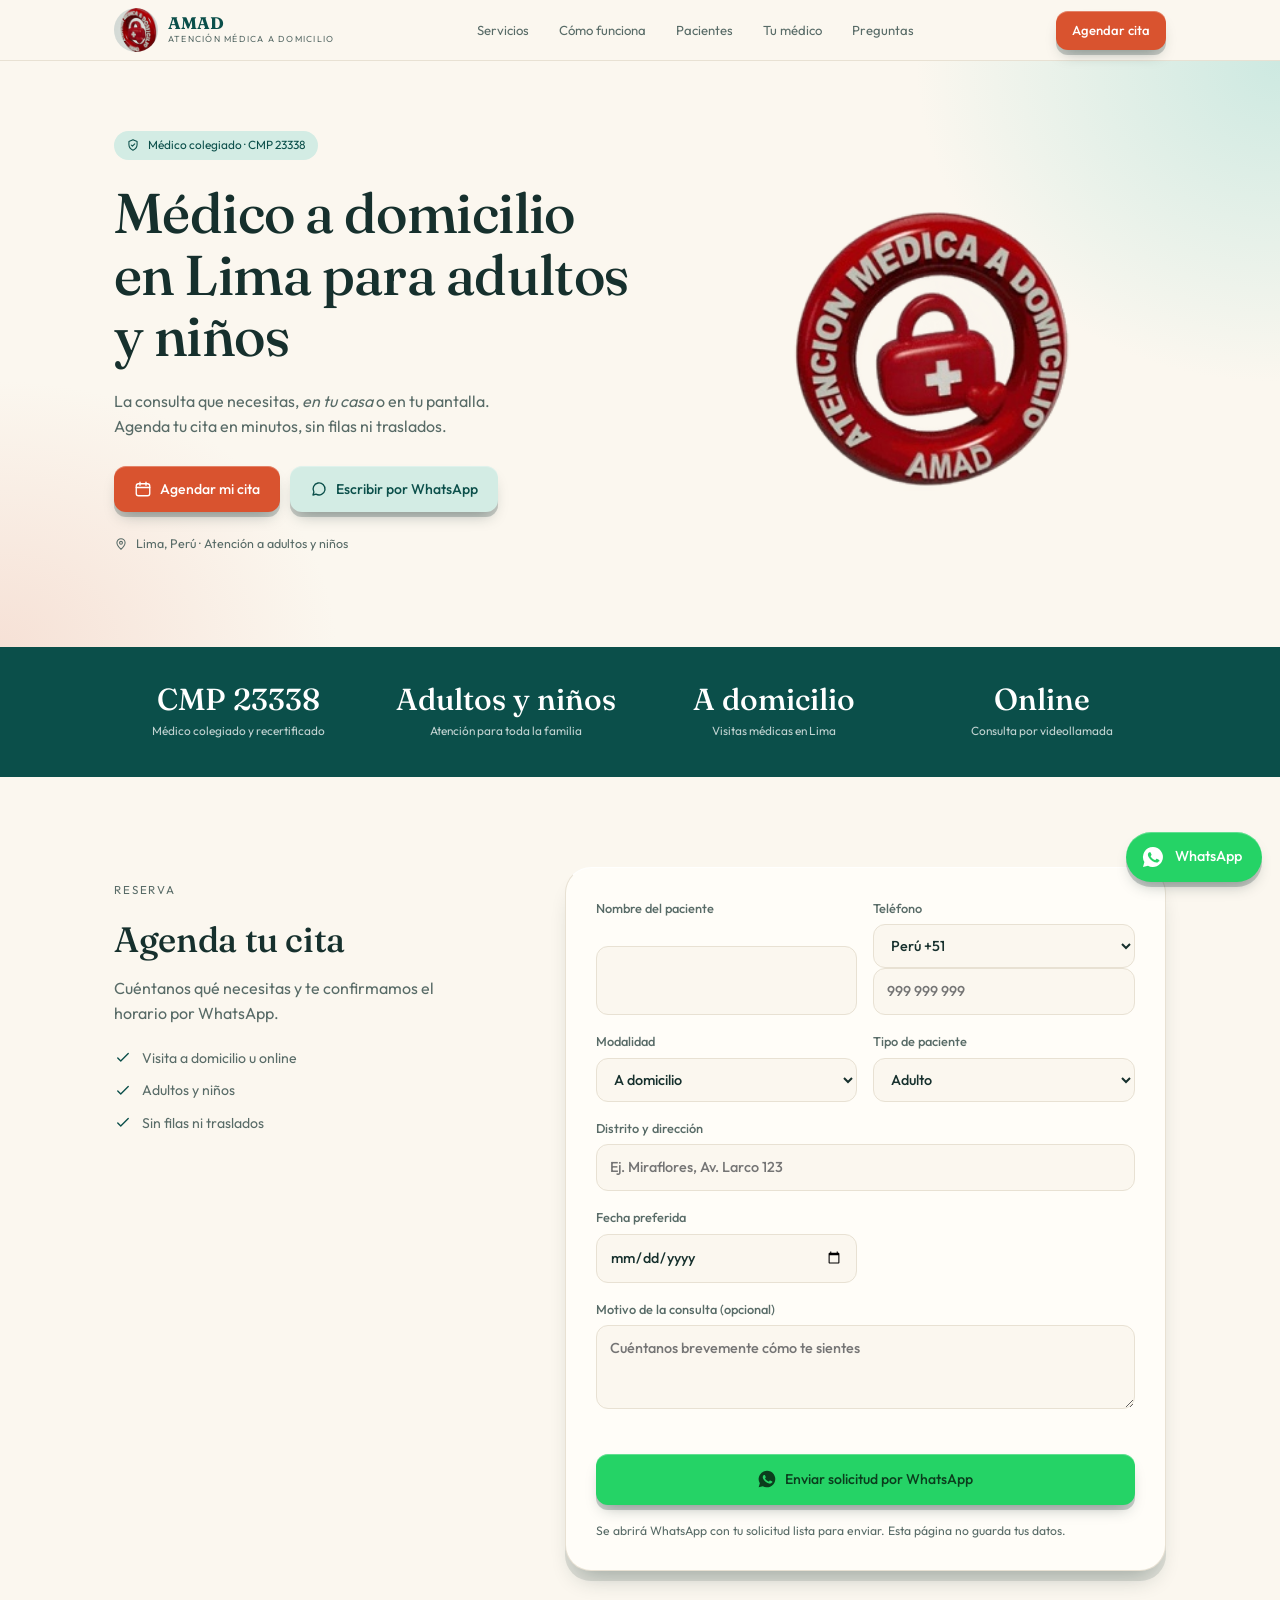
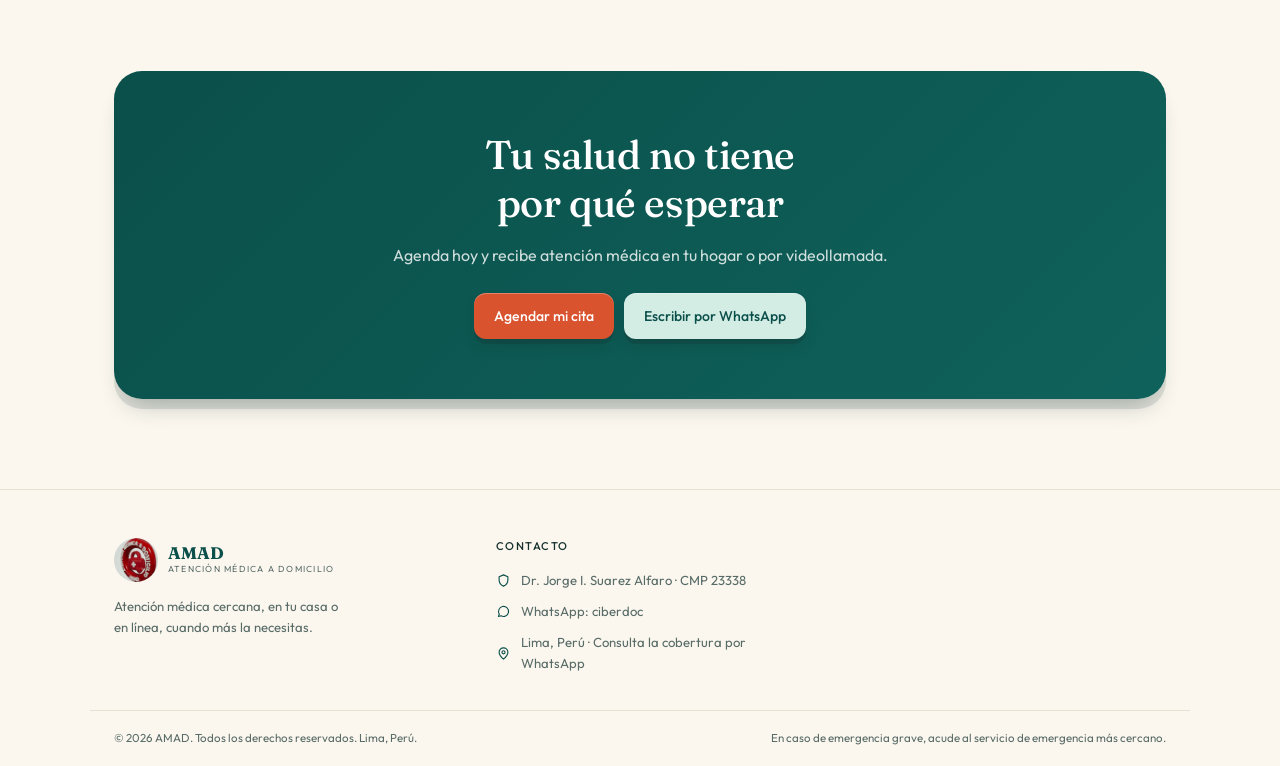
==== commit 166fa47f: "Add files via upload" ====
--- a/index.html
+++ b/index.html
@@ -187,6 +187,10 @@
   </div>
 </section>
 
+
+
+
+
 <section class="services" id="servicios">
   <div class="wrap">
     <div class="sec-head"><p class="eyebrow">Nuestros servicios</p><h2>Dos formas de cuidarte,<br>una misma calidad</h2><p>Elige la modalidad que mejor se adapta a tu momento. En ambas te atiende un médico real, con tiempo para escucharte.</p></div>
@@ -293,27 +297,18 @@
 </main>
 
 <footer>
-  <div class="wrap foot">
+
+
+<div class="wrap foot">
+
     <div><a class="brand" href="#top"><img class="logo" src="logo.gif" alt="Logo AMAD" width="44" height="44"><span><b>AMAD</b><small>Atención médica a domicilio</small></span></a><p>Atención médica cercana, en tu casa o en línea, cuando más la necesitas.</p></div>
-    <div><h4>Explora</h4><ul>
-<li><a href="#servicios">Servicios</a>
-</li><li><a href="#como-funciona">Cómo funciona</a>
-</li><li><a href="#pacientes">Pacientes</a></li>
-<li><a href="#medico">El médico</a></li>
-<li><a href="#preguntas">Preguntas</a></li>
-</ul>
-</div>
+    
     <div><h4>Contacto</h4><ul>
       <li><svg viewBox="0 0 24 24"><path d="M12 3 5 6v5c0 4.500 3 8 7 10 4-2 7-5.500 7-10V6l-7-3Z"/></svg>Dr. Jorge I. Suarez Alfaro · CMP 23338</li>
       <li><svg viewBox="0 0 24 24"><path d="M4 20l1.200-4A8 8 0 1 1 8 18.800L4 20Z"/></svg><a href="https://wa.me/51992219206" target="_blank" rel="noopener">WhatsApp: ciberdoc</a></li>
       <li><svg viewBox="0 0 24 24"><path d="M12 21s-7-6-7-11a7 7 0 0 1 14 0c0 5-7 11-7 11Z"/><circle cx="12" cy="10" r="2.500"/></svg>Lima, Perú · Consulta la cobertura por WhatsApp</li></ul></div>
   <div></div>
   </div>
-
-<div class="wrap"><div class="band"><p><a href="https://go.ivoox.com/sq/340">Medipodcast es un pionero espacio digital y podcast médico creado en Lima, Perú.  Consulte con su médico de cabecera.</a></p>
-<p>El Dr. Jorge Isaac Suarez Alfaro se identifica profesionalmente en internet y plataformas de divulgación bajo el alias de "Ciberdoc" 
-Se especializa en el sector de salud, comunicación médica, periodismo de salud y proyectos digitales (como <a href="https://medicinaperu.blogspot.com/">MediBlog</a> y Medipodcast)</p> 
-  </div></div>
 
   <div class="wrap legal"><span>© 2026 AMAD. Todos los derechos reservados. Lima, Perú.</span><span>En caso de emergencia grave, acude al servicio de emergencia más cercano.</span></div>
 </footer>
--- a/styles.css
+++ b/styles.css
@@ -11,6 +11,7 @@
 h1,h2,h3{font-family:var(--serif);font-weight:500;margin:0;letter-spacing:-.01em}
 :focus-visible{outline:2px solid var(--teal);outline-offset:3px}
 .wrap{max-width:1100px;margin:0 auto;padding:0 24px}
+.wrap2{max-width:1100px;margin:0 auto;padding:0 24px}
 .eyebrow{font-size:.72rem;letter-spacing:.16em;text-transform:uppercase;color:var(--accent);margin:0 0 12px;text-align:center}
 .sec-head{text-align:center;margin-bottom:44px}
 .sec-head h2{font-size:clamp(1.7rem,3.4vw,2.3rem);line-height:1.2}
@@ -255,3 +256,28 @@
     transition: none;
   }
 }
+
+
+/* Secciones visibles solo en versión móvil */
+.services,
+.steps-sec,
+.patients,
+.doctor,
+.faq 
+
+
+{
+  display: none;
+}
+@media (max-width: 900px) {
+  .services,
+  .steps-sec,
+  .patients,
+  .doctor,
+  .faq
+  
+  
+{
+    display: block;
+  }
+}
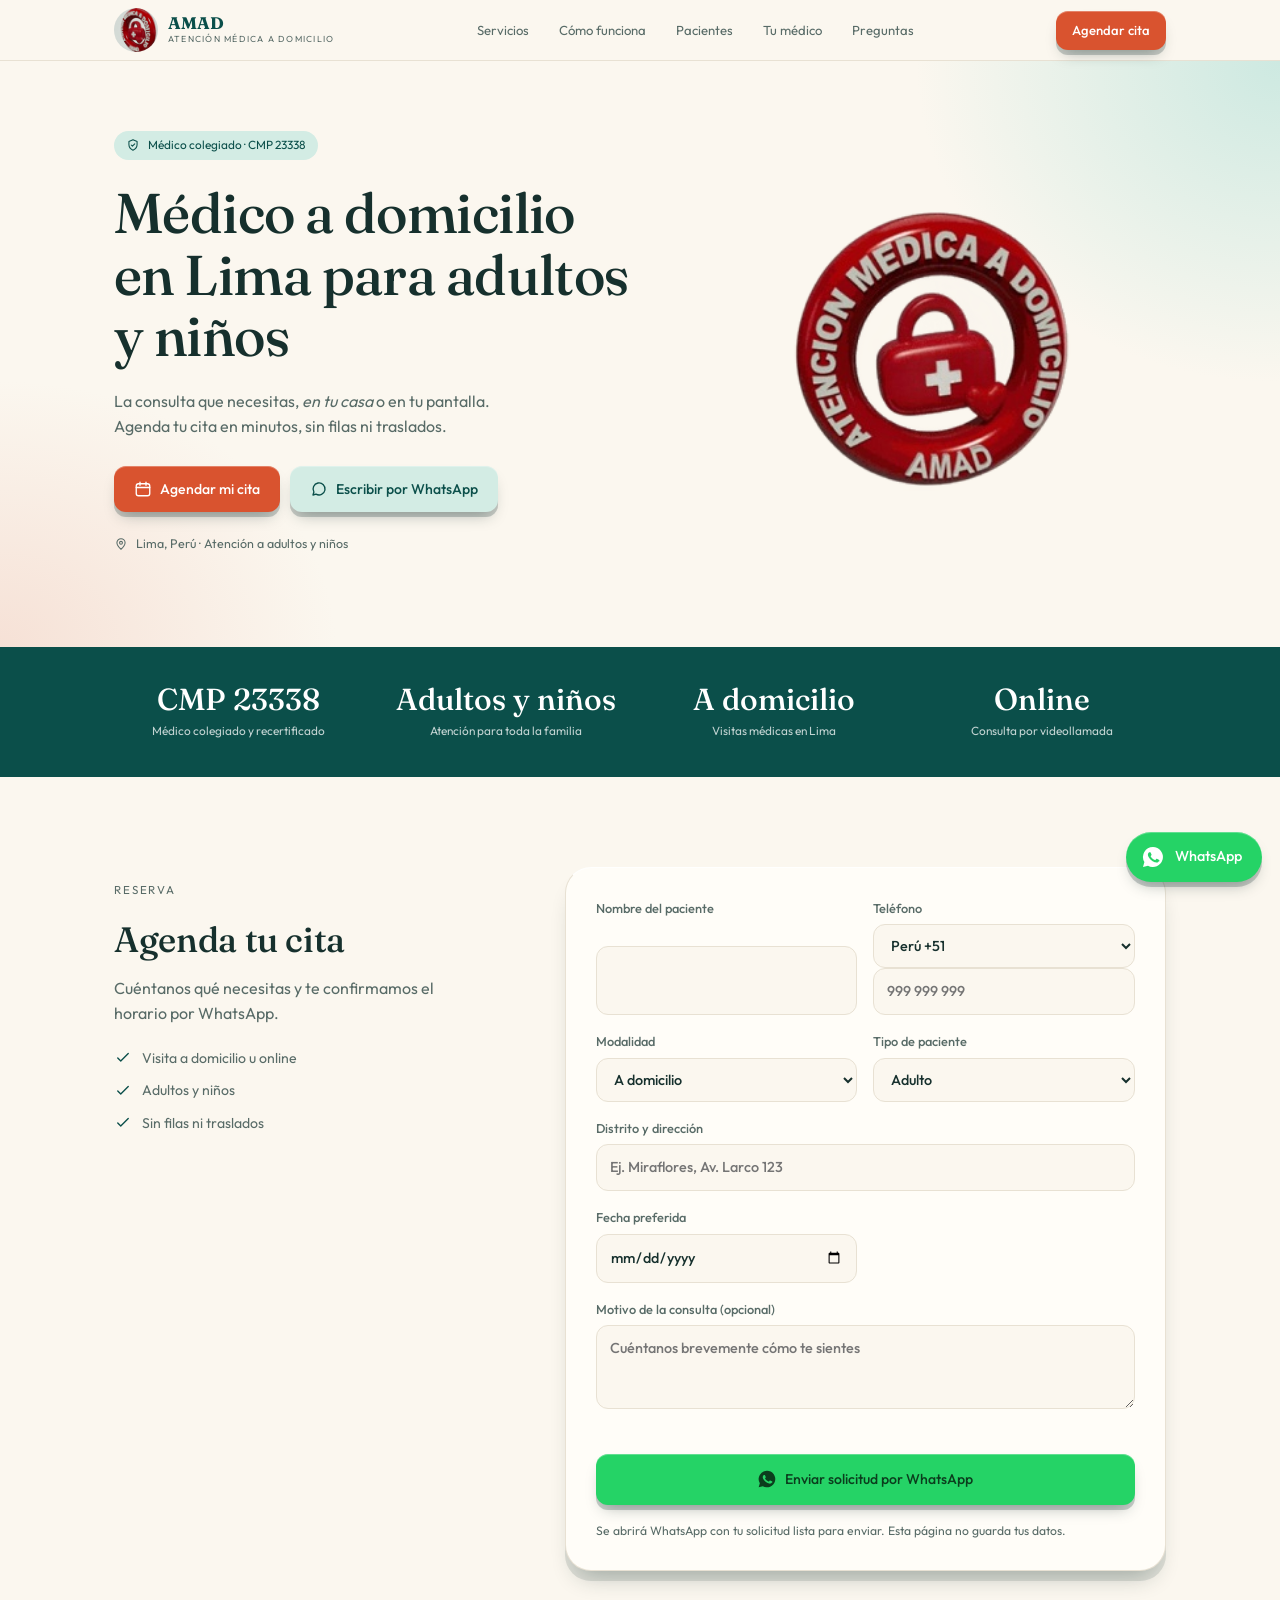
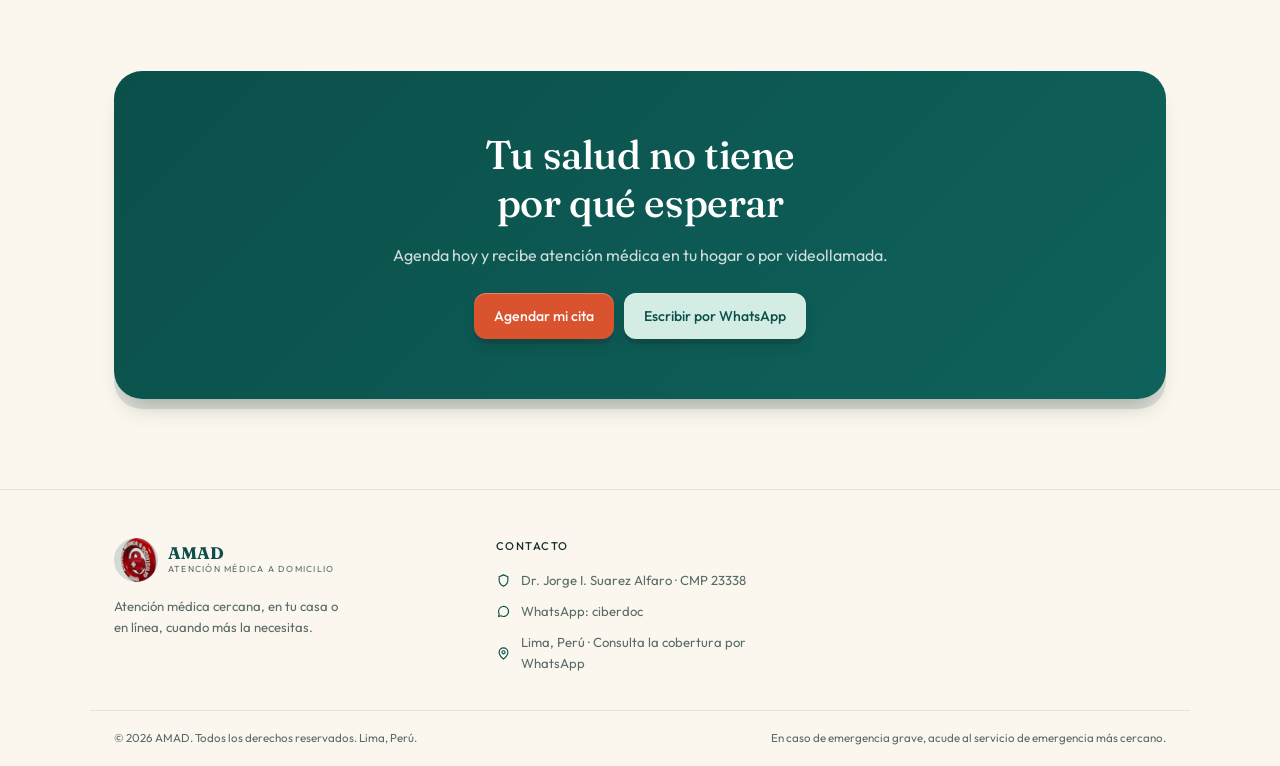
==== commit 3cceec29: "Add files via upload" ====
--- a/index.html
+++ b/index.html
@@ -153,7 +153,7 @@
   <div class="wrap nav">
     <a class="brand" href="#top"><img class="logo" src="logo.gif" alt="Logo AMAD" width="44" height="44"><span><b>AMAD</b><small>Atención médica a domicilio</small></span></a>
     <nav class="menu" aria-label="Principal">
-      <a href="#servicios">Servicios</a><a href="#como-funciona">Cómo funciona</a><a href="#pacientes">Pacientes</a><a href="#medico">Tu médico</a><a href="#preguntas">Preguntas</a>
+      <a href="servicios.html">Servicios</a><a href="cita.html">Cómo funciona</a><a href="pacientes.html">Pacientes</a><a href="medico.html">Tu médico</a><a href="preguntas.html">Preguntas</a>
     </nav>
     <div class="nav-r"><a class="btn sm" href="#agendar">Agendar cita</a></div>
   </div>
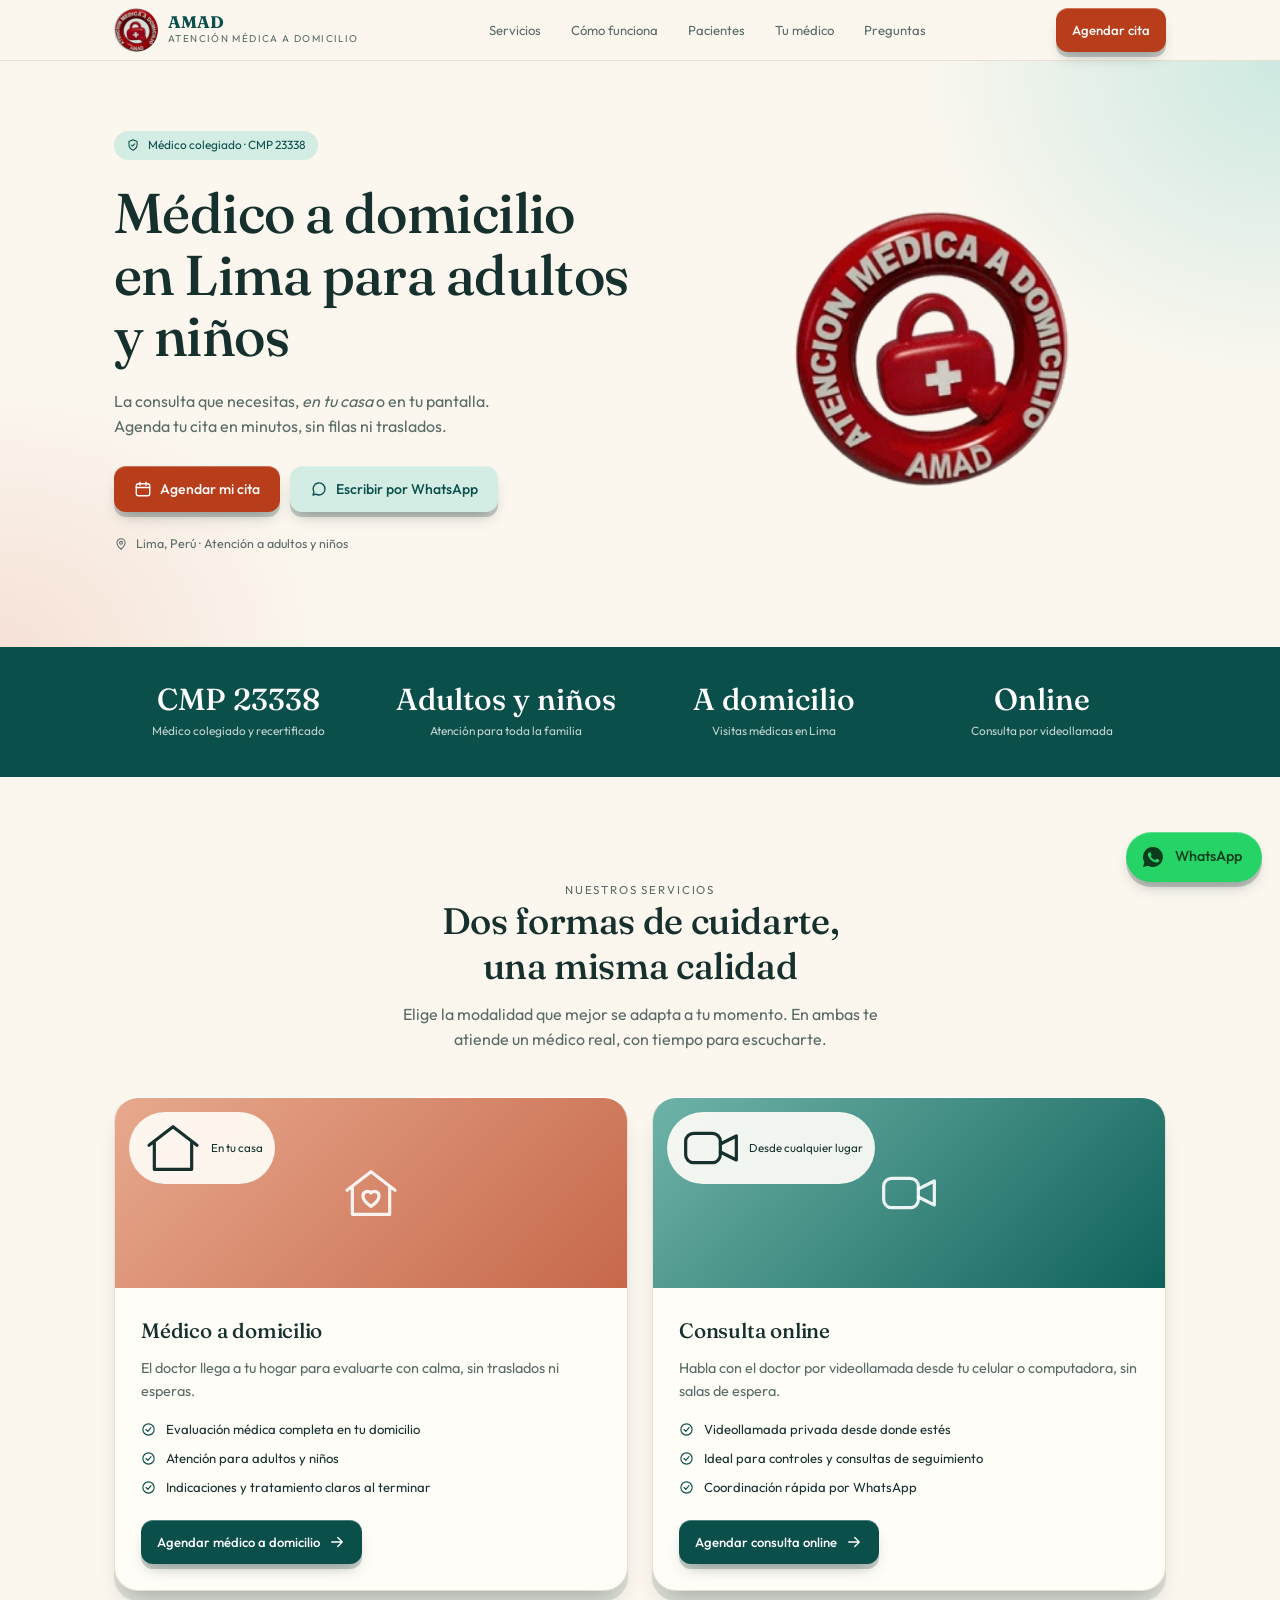
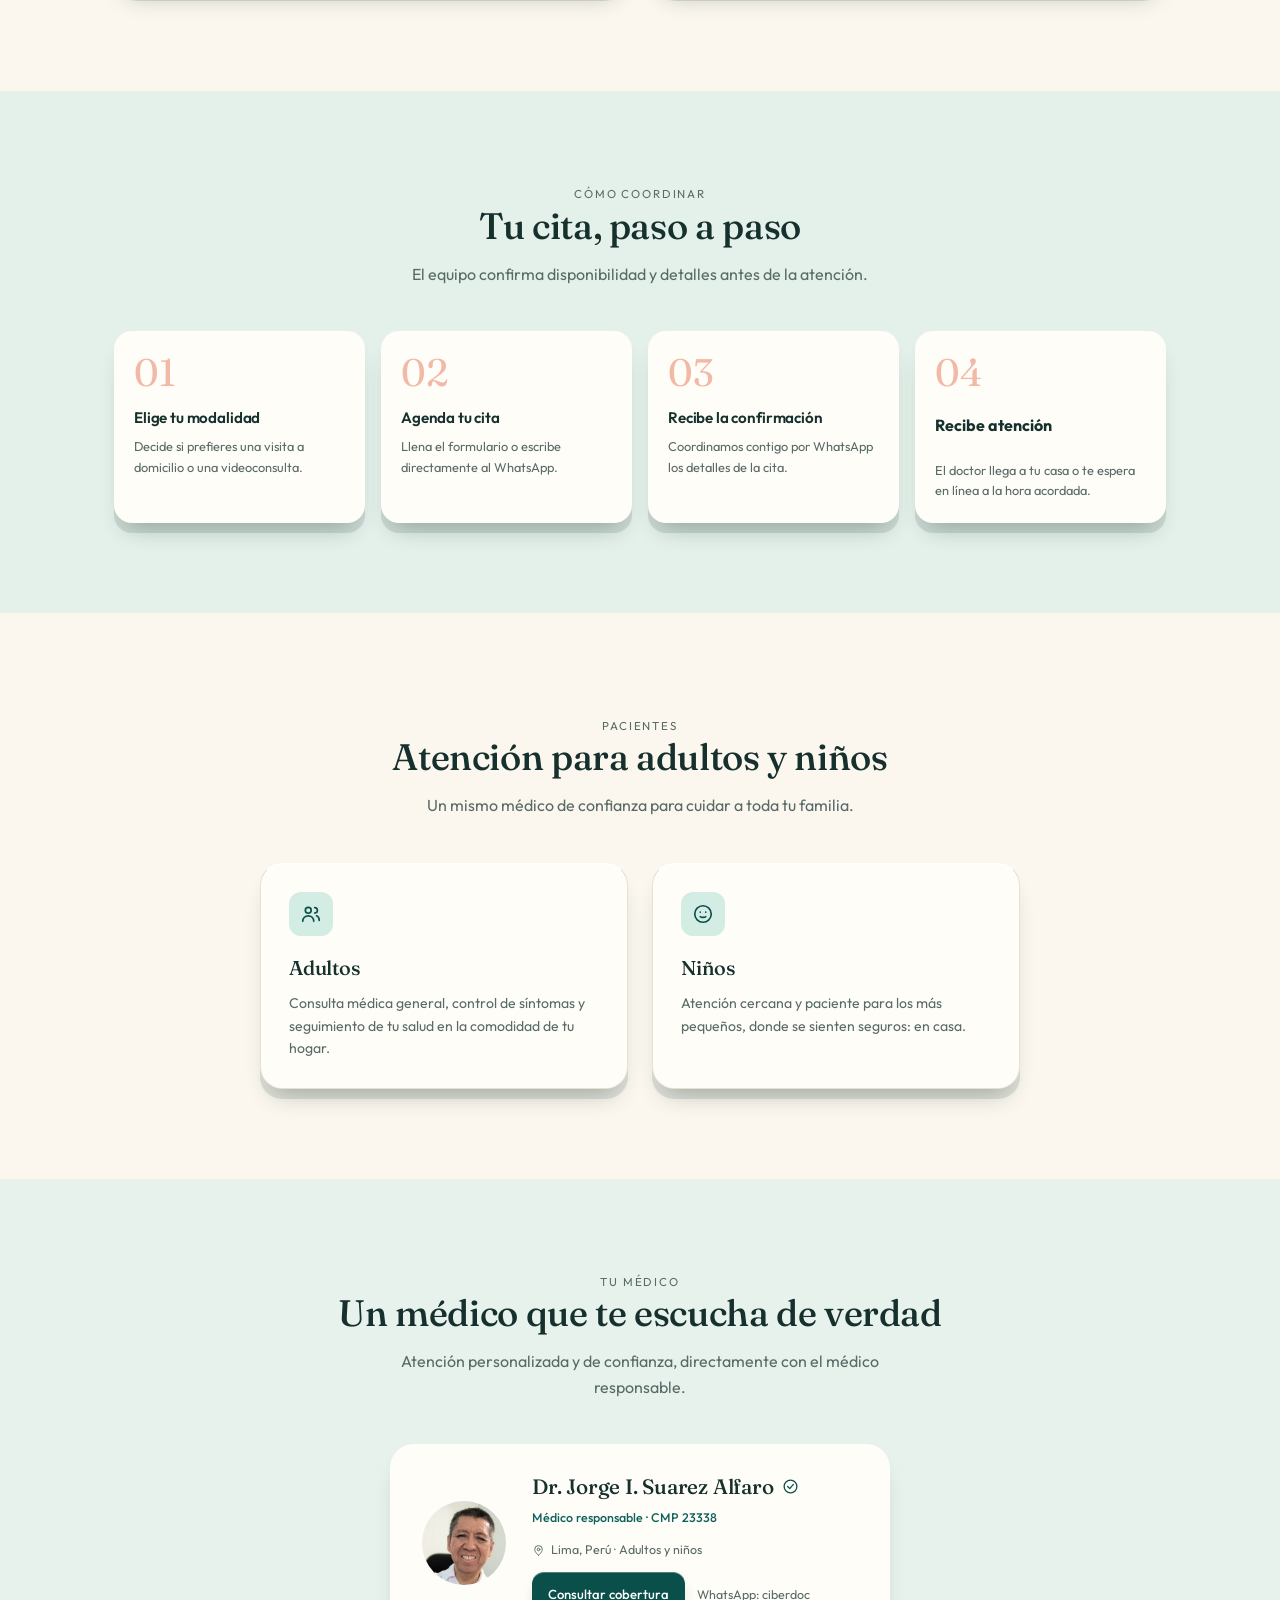
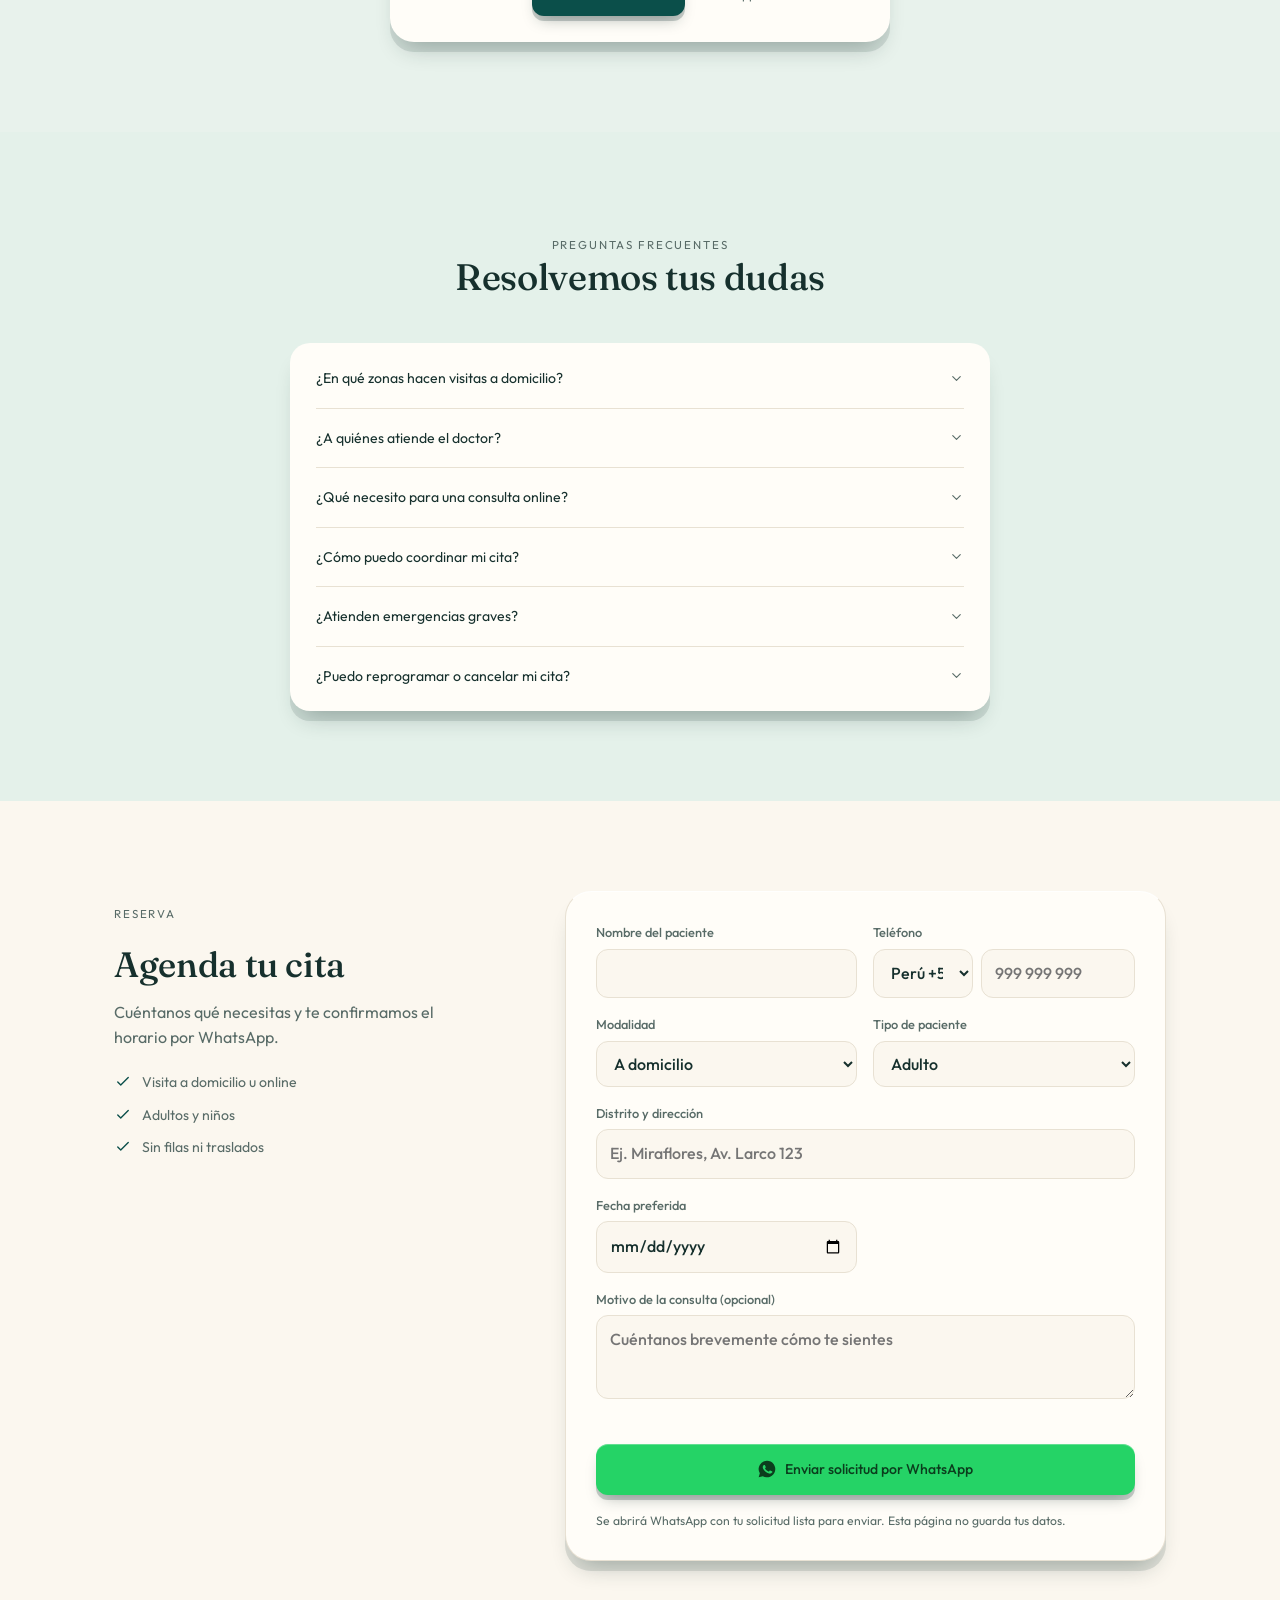
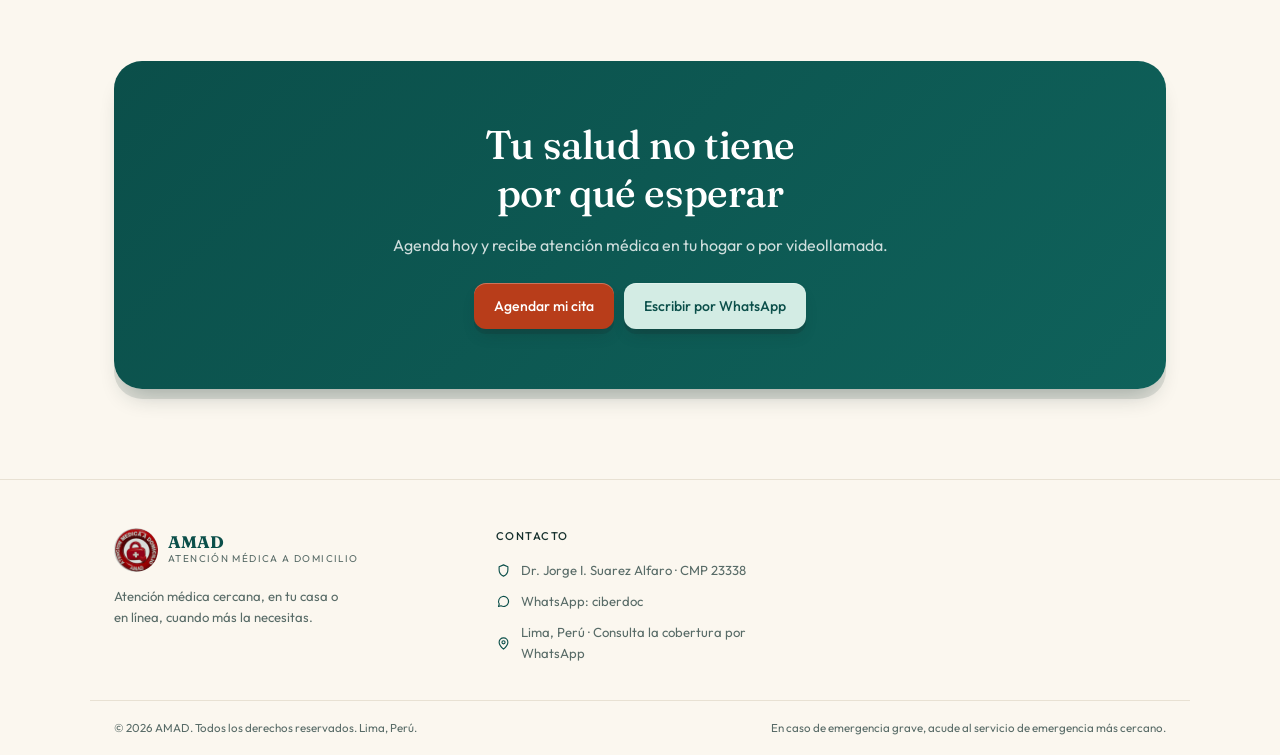
==== commit bb9e50f8: "Update index.html" ====
--- a/index.html
+++ b/index.html
@@ -5,7 +5,7 @@
   <meta charset="utf-8">
   <meta name="viewport" content="width=device-width, initial-scale=1, viewport-fit=cover">
 
-  <title>Médico a domicilio en Lima | Adultos y niños, también online – AMAD</title>
+  <title>Médico a domicilio y online en Lima | AMAD</title>
   <meta name="description" content="Médico colegiado (CMP 23338) que te atiende en casa en Lima o por videollamada. Sin seguro, sin filas. Agenda por WhatsApp.">
 
   
--- a/styles.css
+++ b/styles.css
@@ -1,26 +1,27 @@
 :root{
-  --bg:#fbf7ef;--card:#fffdf8;--mint:#e4f1ea;--teal:#0b4f4a;--teal2:#0f625b;--accent:#d9532f;
+  --bg:#fbf7ef;--card:#fffdf8;--mint:#e4f1ea;--teal:#0b4f4a;--teal2:#0f625b;--accent:#b83d1a;
   --ink:#16302d;--muted:#586b67;--line:#e8e1d3;--chip:#d3ece4;
   --serif:'Fraunces',Georgia,serif;--sans:'Outfit',system-ui,sans-serif;
 }
 *{box-sizing:border-box}
-html{scroll-behavior:smooth;scroll-padding-top:80px}
+html{scroll-padding-top:80px}
+@media(prefers-reduced-motion:no-preference){html{scroll-behavior:smooth}}
 body{margin:0;background:var(--bg);color:var(--ink);font-family:var(--sans);line-height:1.6}
 a{color:inherit;text-decoration:none}
 svg{width:18px;height:18px;fill:none;stroke:currentColor;stroke-width:1.8;stroke-linecap:round;stroke-linejoin:round;flex:none}
 h1,h2,h3{font-family:var(--serif);font-weight:500;margin:0;letter-spacing:-.01em}
 :focus-visible{outline:2px solid var(--teal);outline-offset:3px}
 .wrap{max-width:1100px;margin:0 auto;padding:0 24px}
-.wrap2{max-width:1100px;margin:0 auto;padding:0 24px}
 .eyebrow{font-size:.72rem;letter-spacing:.16em;text-transform:uppercase;color:var(--accent);margin:0 0 12px;text-align:center}
 .sec-head{text-align:center;margin-bottom:44px}
-.sec-head h2{font-size:clamp(1.7rem,3.4vw,2.3rem);line-height:1.2}
+.sec-head h1,.sec-head h2{font-size:clamp(1.7rem,3.4vw,2.3rem);line-height:1.2}
+.sec-head h1{font-size:clamp(1.9rem,4.2vw,2.8rem)}
 .sec-head p{color:var(--muted);max-width:520px;margin:14px auto 0}
 
 /* buttons */
-.btn{display:inline-flex;align-items:center;gap:8px;border:0;cursor:pointer;font:inherit;font-weight:500;font-size:.88rem;border-radius:12px;padding:12px 20px;background:var(--accent);color:#fff}
+.btn{display:inline-flex;align-items:center;gap:8px;min-height:44px;border:0;cursor:pointer;font:inherit;font-weight:500;font-size:.88rem;border-radius:12px;padding:12px 20px;background:var(--accent);color:#fff}
 .btn.mint{background:var(--chip);color:var(--teal)}
-.btn.dark{background:var(--teal);color:#fff;font-size:.8rem;padding:10px 16px}
+.btn.dark{background:var(--teal);color:#fff;font-size:.82rem;padding:10px 16px}
 .btn.sm{padding:9px 16px;font-size:.82rem}
 .btn:hover{filter:brightness(1.06)}
 
@@ -30,7 +31,7 @@
 .brand{display:flex;align-items:center;gap:10px}
 .logo{width:44px;height:44px;border-radius:50%;object-fit:cover;flex:none;display:block}
 .brand b{display:block;font-family:var(--serif);font-size:1.05rem;line-height:1.1;color:var(--teal)}
-.brand small{display:block;font-size:.55rem;letter-spacing:.14em;color:var(--muted);text-transform:uppercase}
+.brand small{display:block;font-size:.62rem;letter-spacing:.14em;color:var(--muted);text-transform:uppercase}
 .menu{display:flex;gap:30px;font-size:.82rem;color:var(--muted)}
 .menu a:hover{color:var(--teal)}
 .nav-r{display:flex;align-items:center;gap:20px;font-size:.82rem;font-weight:500}
@@ -46,12 +47,6 @@
 .cta{display:flex;gap:10px;flex-wrap:wrap}
 .loc{display:flex;align-items:center;gap:8px;font-size:.78rem;color:var(--muted);margin-top:22px}
 .loc svg{width:14px;height:14px}
-.photo{position:relative;max-width:440px;justify-self:end;width:100%}
-.photo img{display:block;width:100%;aspect-ratio:4/5;object-fit:cover;object-position:50% 20%;border-radius:36px;box-shadow:0 30px 60px -28px rgba(11,79,74,.45)}
-.float{position:absolute;left:-28px;bottom:-22px;display:flex;align-items:center;gap:12px;background:var(--card);border:1px solid var(--line);border-radius:16px;padding:12px 18px 12px 12px;box-shadow:0 14px 30px -14px rgba(0,0,0,.25);font-size:.8rem}
-.float .ic{width:40px;height:40px;border-radius:50%;background:#fbe3da;color:var(--accent);display:grid;place-items:center}
-.float b{display:block;font-weight:500}
-.float span{color:var(--muted);font-size:.74rem}
 
 
 /* wipe */
@@ -150,7 +145,7 @@
 .f{background:var(--card);border:1px solid var(--line);border-radius:26px;padding:30px;display:grid;grid-template-columns:1fr 1fr;gap:16px}
 .f .full{grid-column:1/-1}
 .f label{display:grid;gap:6px;font-size:.8rem;font-weight:500;color:var(--muted)}
-.f input,.f select,.f textarea{font:inherit;font-size:.9rem;color:var(--ink);background:var(--bg);border:1px solid var(--line);border-radius:12px;padding:11px 13px;width:100%}
+.f input,.f select,.f textarea{font:inherit;font-size:1rem;color:var(--ink);background:var(--bg);border:1px solid var(--line);border-radius:12px;padding:11px 13px;width:100%}
 .f textarea{min-height:84px;resize:vertical}
 .f .btn{justify-content:center;padding:14px 20px;background:#25d366;color:#0b3d1d}
 .f .btn svg{fill:currentColor;stroke:none;width:20px;height:20px}
@@ -175,15 +170,13 @@
 .legal{display:flex;justify-content:space-between;gap:12px;flex-wrap:wrap;border-top:1px solid var(--line);padding:18px 24px calc(18px + env(safe-area-inset-bottom,0px));font-size:.72rem;color:var(--muted)}
 
 /* whatsapp floating button */
-.wa-fab{position:fixed;right:calc(18px + env(safe-area-inset-right,0px));bottom:calc(18px + env(safe-area-inset-bottom,0px));z-index:30;display:flex;align-items:center;gap:10px;background:#25d366;color:#fff;border-radius:999px;padding:13px 20px 13px 15px;font-weight:500;font-size:.9rem;box-shadow:0 12px 28px -8px rgba(0,0,0,.35)}
-.wa-fab svg{width:24px;height:24px;fill:#fff;stroke:none}
+.wa-fab{position:fixed;right:calc(18px + env(safe-area-inset-right,0px));bottom:calc(18px + env(safe-area-inset-bottom,0px));z-index:30;display:flex;align-items:center;gap:10px;background:#25d366;color:#0b3d1d;border-radius:999px;padding:13px 20px 13px 15px;font-weight:500;font-size:.9rem;box-shadow:0 12px 28px -8px rgba(0,0,0,.35)}
+.wa-fab svg{width:24px;height:24px;fill:#0b3d1d;stroke:none}
 
 @media(max-width:900px){
   .menu,.nav-r a.login{display:none}
   .hero .wrap{grid-template-columns:1fr;gap:50px;padding-top:50px}
-  .photo{justify-self:center;max-width:380px}
-  .float{left:-6px}
-  .stats .wrap{grid-template-columns:1fr 1fr}
+      .stats .wrap{grid-template-columns:1fr 1fr}
   .two,.book-grid,.foot{grid-template-columns:1fr}
   .steps{grid-template-columns:1fr 1fr}
   .dcard{flex-direction:column;text-align:center}
@@ -236,9 +229,7 @@
 .svc:hover,
 .pcard:hover,
 .steps li:hover,
-.dcard:hover,
-.faq-list:hover,
-.f:hover {
+.dcard:hover {
   transform: translateY(-4px);
   box-shadow: var(--depth-shadow-hover);
 }
@@ -258,26 +249,81 @@
 }
 
 
-/* Secciones visibles solo en versión móvil */
-.services,
-.steps-sec,
-.patients,
-.doctor,
-.faq 
-
-
-{
-  display: none;
-}
-@media (max-width: 900px) {
-  .services,
-  .steps-sec,
-  .patients,
-  .doctor,
-  .faq
-  
-  
-{
-    display: block;
-  }
-}
+
+
+
+/* ===== Teléfono: prefijo + número en una fila ===== */
+.tel{display:grid;grid-template-columns:minmax(0,.9fr) minmax(0,1.4fr);gap:8px}
+
+
+
+/* ===== Migas de pan y cabecera de página ===== */
+.crumbs{font-size:.78rem;color:var(--muted);text-align:center;padding:22px 0 0}
+.crumbs a{text-decoration:underline;text-underline-offset:3px}
+.crumbs span[aria-hidden]{margin:0 6px}
+.page-head{padding:34px 0 10px}
+.page-head .lead{max-width:680px;margin:0 auto;text-align:center;font-size:1.05rem}
+.page-head .cta{justify-content:center;margin-top:22px}
+
+/* ===== Bloques de contenido ===== */
+.block{padding:56px 0}
+.block.alt{background:var(--mint)}
+.prose{max-width:820px}
+.prose h2{font-size:clamp(1.5rem,3vw,2rem);line-height:1.25;margin-bottom:14px}
+.prose h3{font-size:1.2rem;margin:26px 0 8px}
+.prose p{margin:0 0 14px;color:var(--ink)}
+.prose ul{margin:0 0 16px;padding-left:20px;display:grid;gap:8px}
+.prose ul.checks{list-style:none;padding:0}
+.prose ul.checks li{display:flex;gap:10px;align-items:flex-start}
+.prose ul.checks li::before{content:"\2713";color:var(--teal);font-weight:600}
+.prose a:not(.btn){color:var(--teal);text-decoration:underline;text-underline-offset:3px}
+.more{text-align:center;margin:30px 0 0}
+.more a{color:var(--teal);font-weight:500;text-decoration:underline;text-underline-offset:3px}
+.tbl-wrap{overflow-x:auto;margin:10px 0 18px;border:1px solid var(--line);border-radius:16px;background:var(--card)}
+table{border-collapse:collapse;width:100%;min-width:560px;font-size:.88rem}
+th,td{text-align:left;padding:12px 16px;border-bottom:1px solid var(--line);vertical-align:top}
+th{font-size:.72rem;letter-spacing:.12em;text-transform:uppercase;color:var(--accent);font-weight:500}
+tr:last-child td{border-bottom:0}
+td:first-child{font-weight:500;color:var(--ink)}
+.pcard ul{margin:12px 0 0;padding-left:18px;display:grid;gap:6px;font-size:.86rem;color:var(--muted)}
+.dcard.wide{max-width:760px}
+.faq-group{margin:0 auto 34px;max-width:700px}
+.faq-group>h2{font-size:1.35rem;margin-bottom:12px}
+.faq-group .faq-list{margin:0}
+
+/* ===== Home: qué es AMAD y datos clave ===== */
+.intro{padding:70px 0 20px}
+.intro-lead{max-width:760px;margin:0 auto 34px;text-align:center;font-size:1.05rem;color:var(--ink)}
+.facts{display:grid;grid-template-columns:repeat(3,1fr);gap:14px;margin:0 auto;max-width:960px}
+.facts>div{background:var(--card);border:1px solid var(--line);border-radius:16px;padding:16px 18px}
+.facts dt{font-size:.7rem;letter-spacing:.14em;text-transform:uppercase;color:var(--accent);margin-bottom:4px}
+.facts dd{margin:0;font-size:.88rem;color:var(--muted)}
+@media(max-width:900px){.facts{grid-template-columns:1fr 1fr}}
+@media(max-width:560px){.facts{grid-template-columns:1fr}}
+
+/* ===== Zonas ===== */
+.zones{padding:70px 0 80px}
+.chips{list-style:none;margin:0 auto;padding:0;display:flex;flex-wrap:wrap;gap:10px;justify-content:center;max-width:760px}
+.chips li{background:var(--chip);color:var(--teal);font-size:.82rem;padding:7px 16px;border-radius:999px}
+.zones-note{text-align:center;color:var(--muted);font-size:.85rem;margin:22px 0 0}
+
+/* ===== Texto pendiente de confirmar (BORRADOR: debe quedar en 0 antes de publicar) ===== */
+mark.todo{background:#fff1a8;color:#5a4300;padding:1px 6px;border-radius:6px;font-weight:500;outline:1px dashed #d9b400}
+
+/* ===== HOME de escritorio: solo hero + estadísticas + formulario (el resto, en móvil y en subpáginas) ===== */
+body.home .intro,
+body.home .services,
+body.home .steps-sec,
+body.home .patients,
+body.home .zones,
+body.home .doctor,
+body.home .faq{display:none}
+@media(max-width:900px){
+  body.home .intro,
+  body.home .services,
+  body.home .steps-sec,
+  body.home .patients,
+  body.home .zones,
+  body.home .doctor,
+  body.home .faq{display:block}
+}
